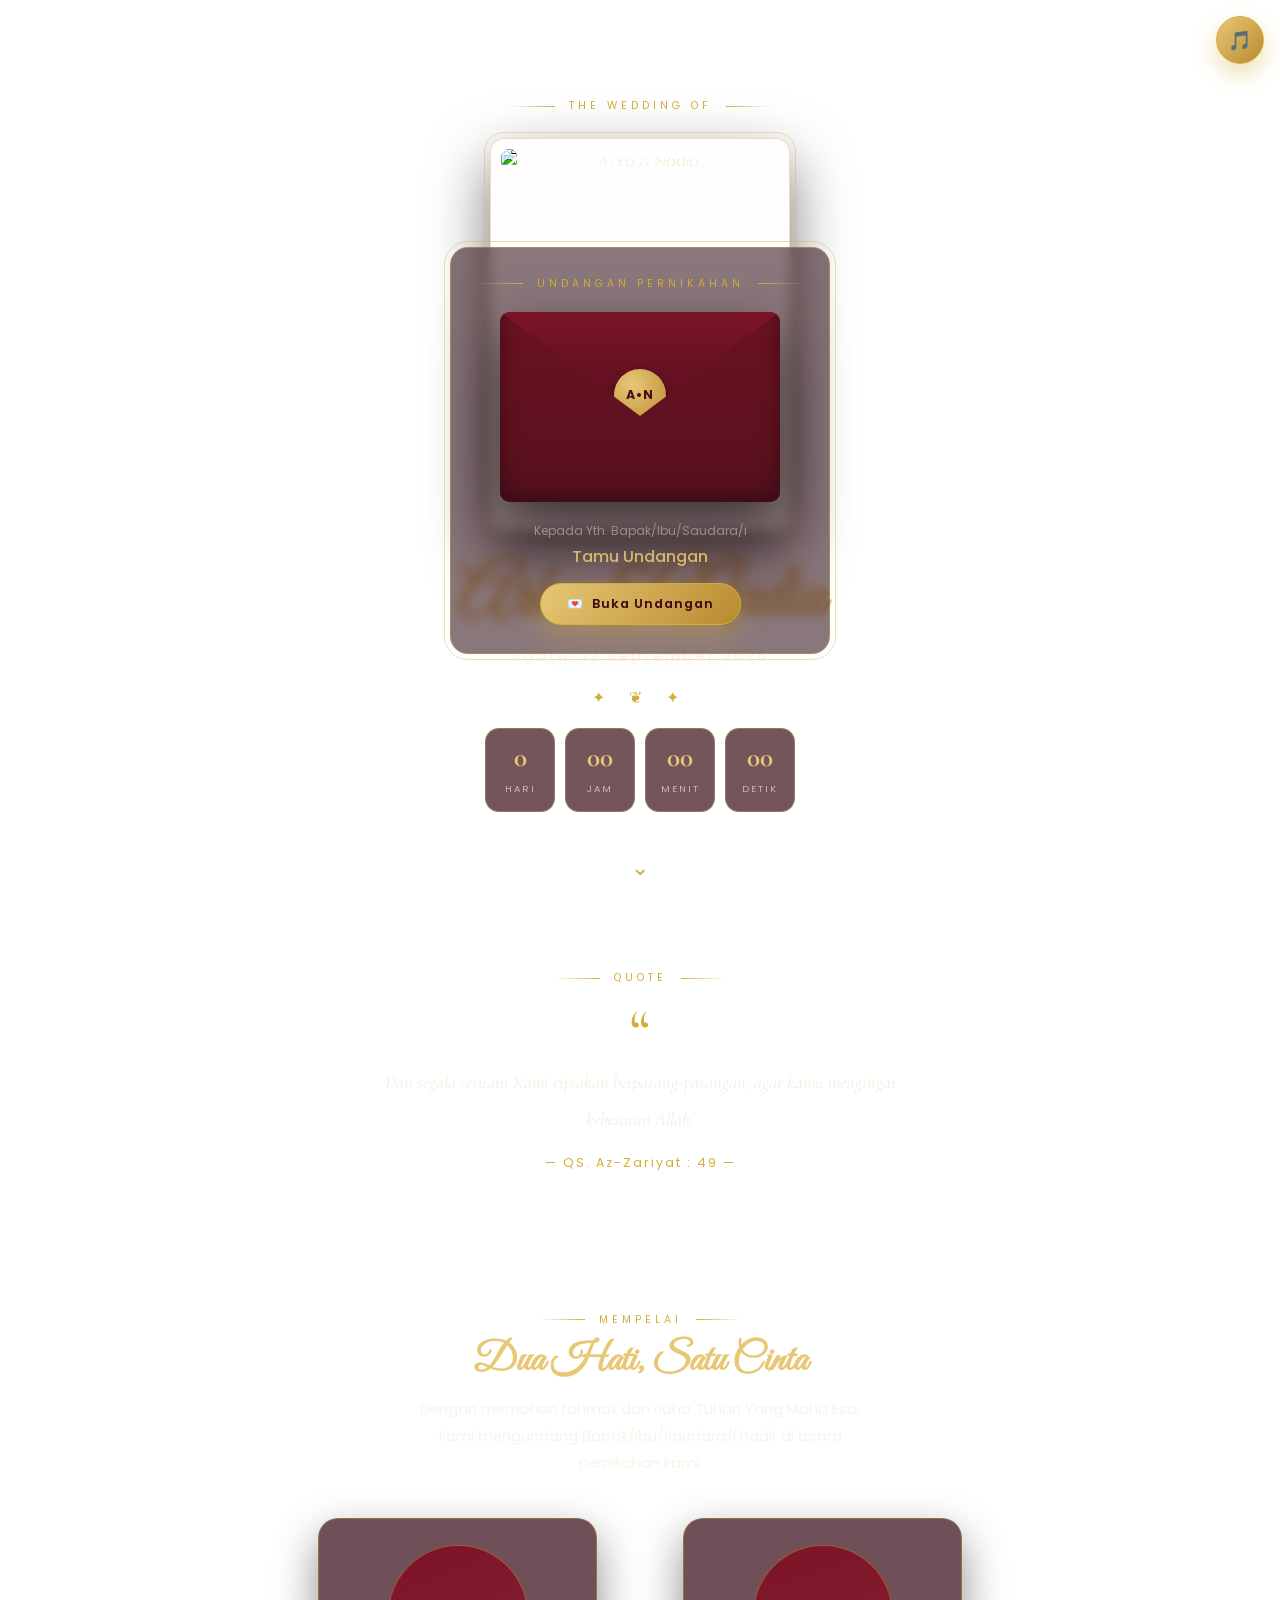
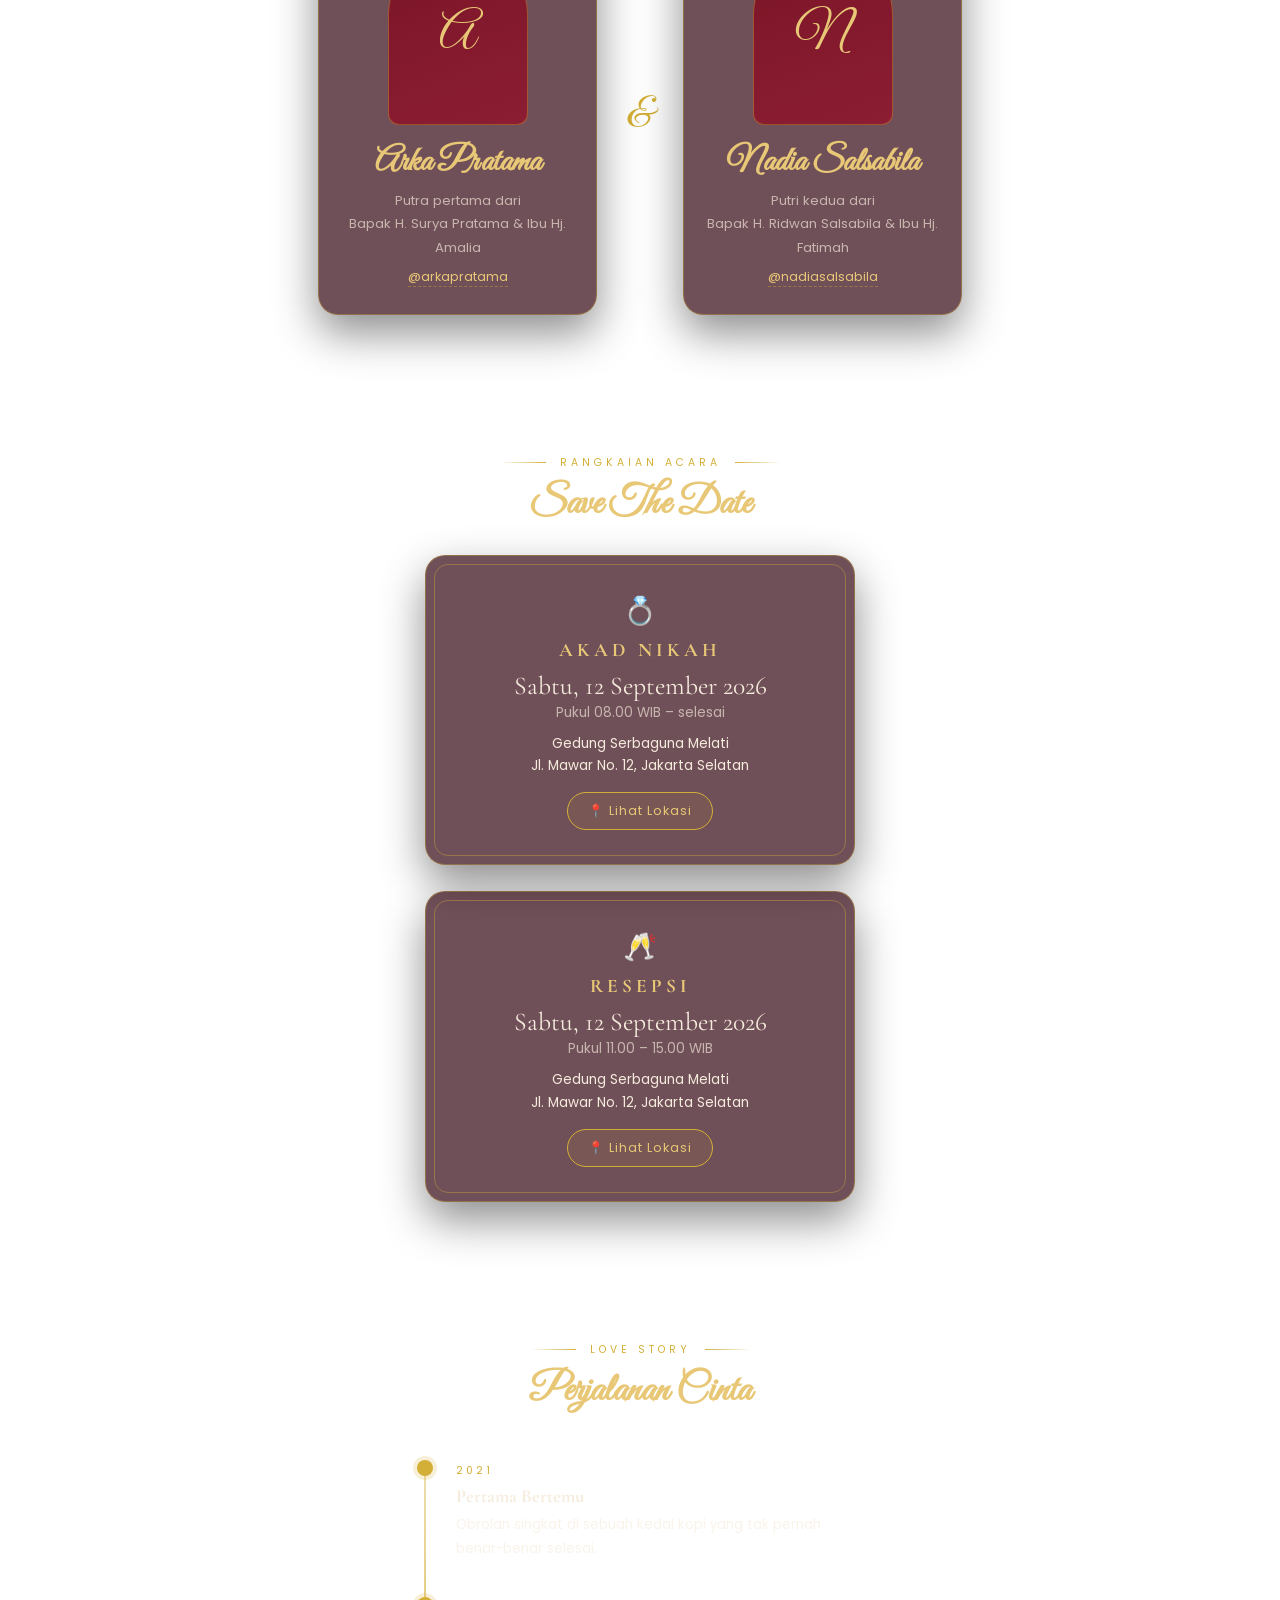
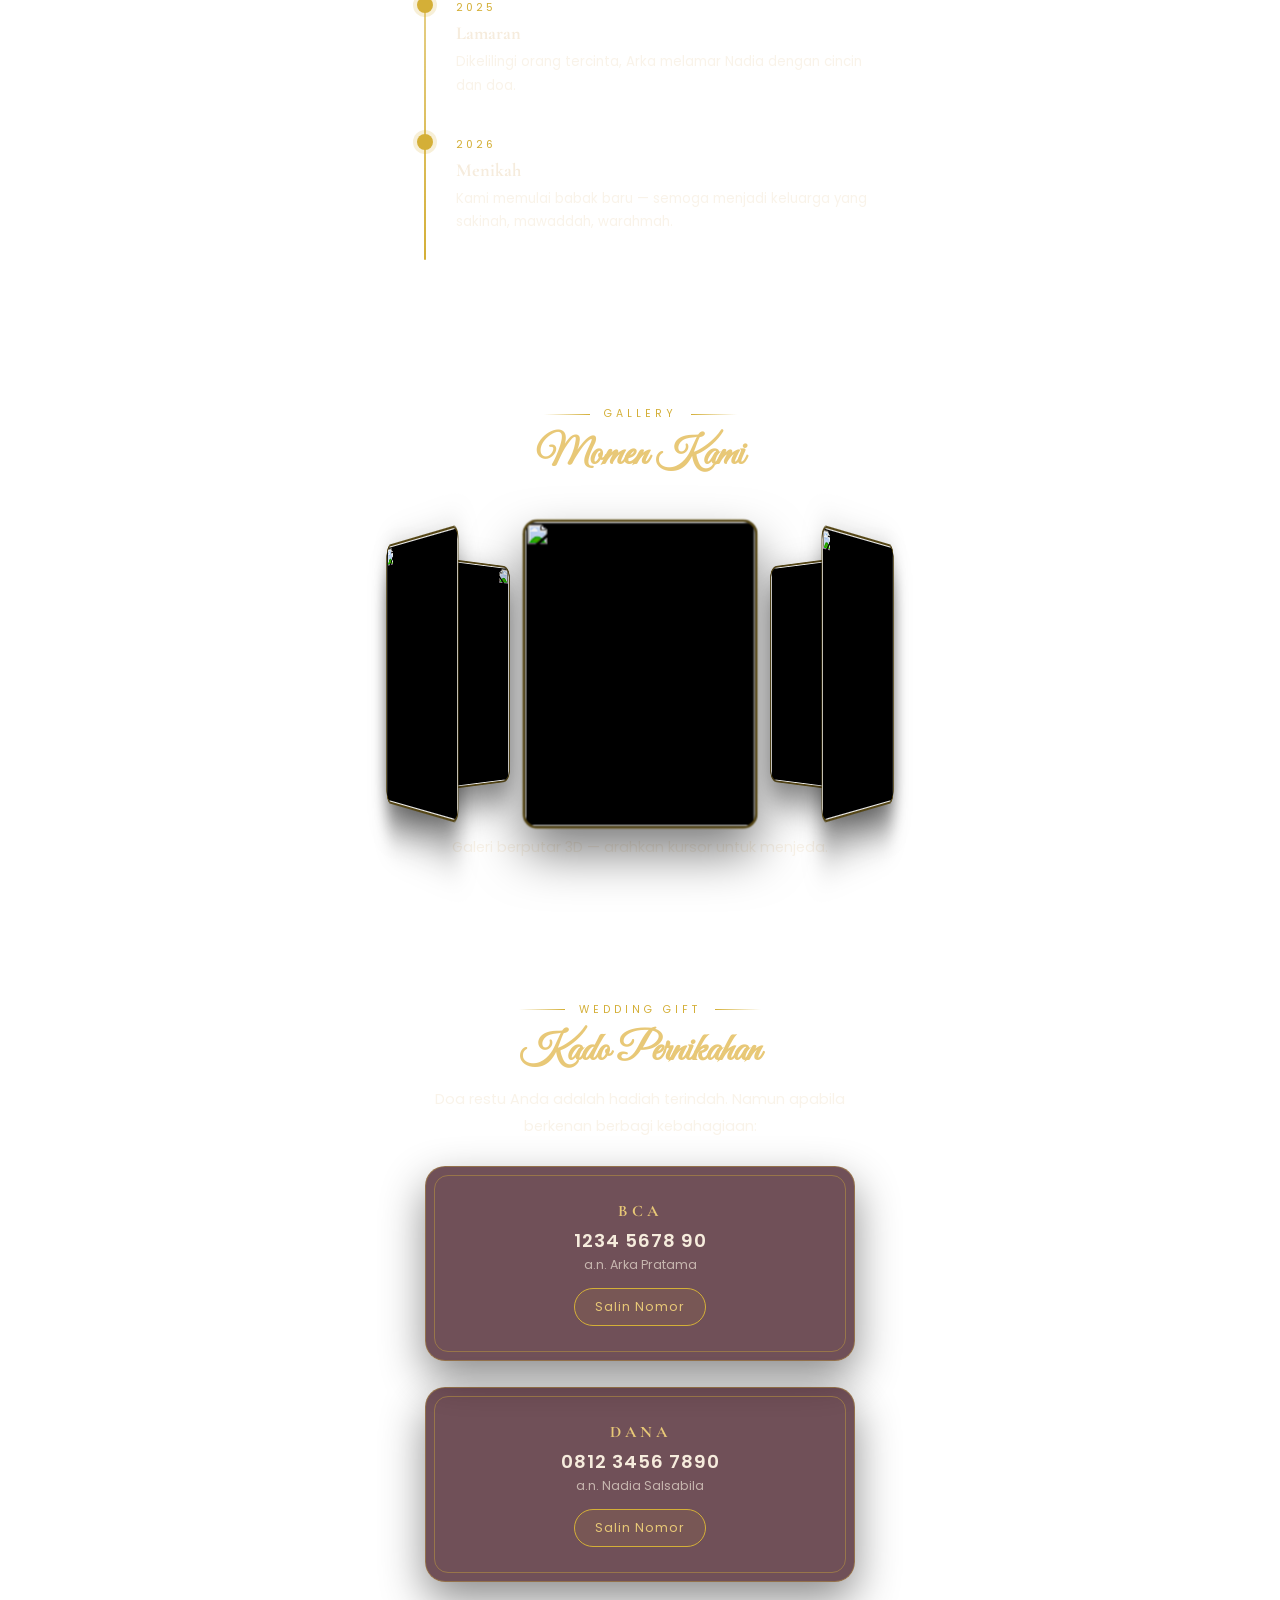
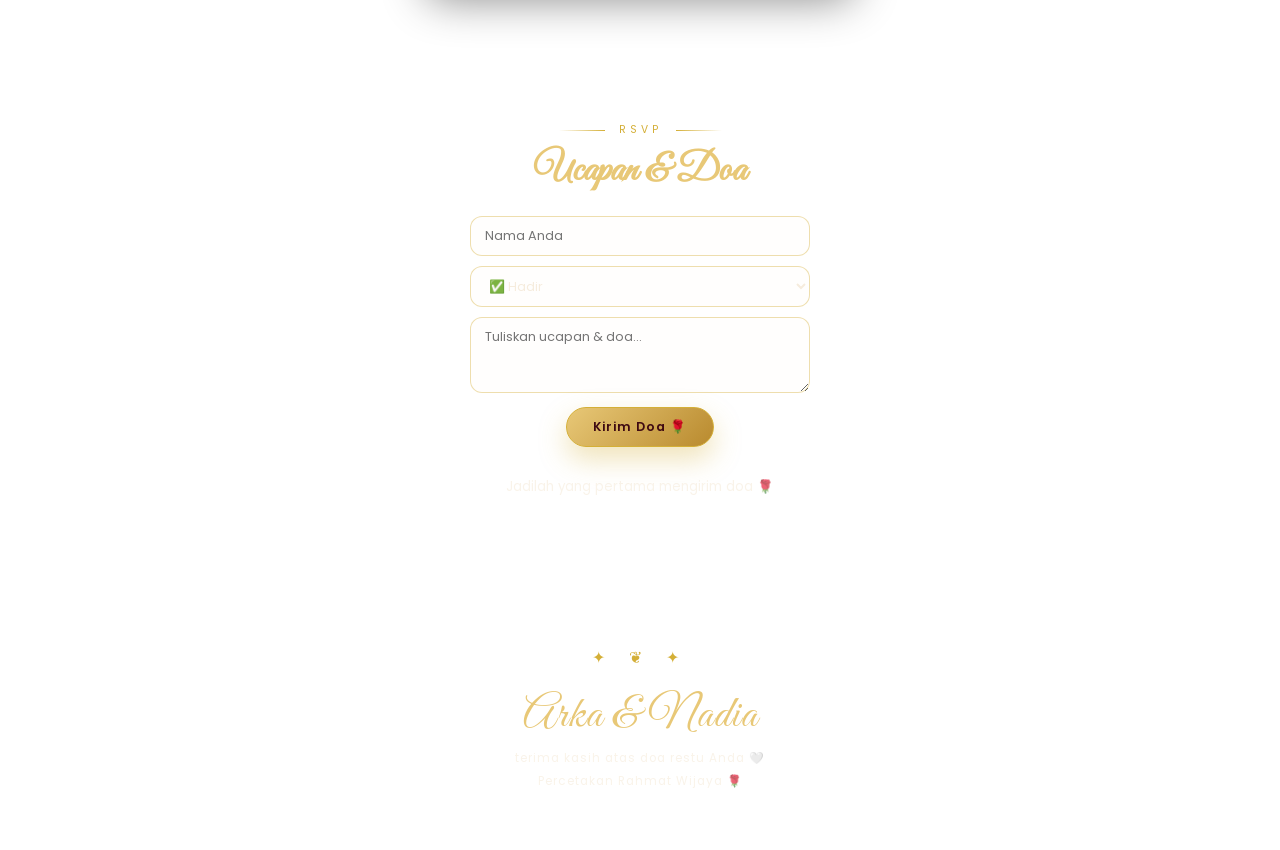
==== index.html @ 7af0b631 "Add files via upload" ====
<!DOCTYPE html>
<html lang="id">
<head>
  <meta charset="UTF-8">
  <meta name="viewport" content="width=device-width, initial-scale=1.0">
  <title>The Wedding of Arka & Nadia — Undangan Maroon</title>
  <link rel="icon" type="image/jpeg" href="assets/logo1.jpeg">
  <link rel="preconnect" href="https://fonts.googleapis.com">
  <link rel="preconnect" href="https://fonts.gstatic.com" crossorigin>
  <link href="https://fonts.googleapis.com/css2?family=Great+Vibes&family=Cormorant+Garamond:ital,wght@0,400;0,500;0,600;1,400&family=Poppins:wght@300;400;500&display=swap" rel="stylesheet">
  <link rel="stylesheet" href="style.css">
  <style>
/* GANTI BACKGROUND — timpa semua background lama */
body,
.cover,
.envelope,
.home,
.section-cover {
    background: url('assets/b4.png') center/cover no-repeat !important;
}
</style>
</head>
<body class="locked">

  <div class="petals" id="petals"></div>
  <button class="music-btn" id="musicBtn" title="Musik">🎵</button>

  <!-- ============ COVER: AMPLOP 3D ============ -->
  <div class="cover" id="cover">
    <div class="cover-frame">
      <p class="label">Undangan Pernikahan</p>
      <div class="envelope">
        <div class="env-back"></div>
        <div class="env-card">
          <p class="env-pre">The Wedding Of</p>
          <p class="script env-names">Arka &amp; Nadia</p>
          <p class="env-date">12 • 09 • 2026</p>
        </div>
        <div class="env-flap"><span class="seal">A•N</span></div>
        <div class="env-front"></div>
      </div>
      <div class="cover-to">
        <p>Kepada Yth. Bapak/Ibu/Saudara/i</p>
        <p class="guest-name" id="guestName">Tamu Undangan</p>
      </div>
      <button class="btn-gold" id="openBtn">💌&nbsp; Buka Undangan</button>
    </div>
  </div>

  <!-- ============ HERO ============ -->
  <header class="hero" id="home">
    <p class="label reveal">The Wedding Of</p>
    <div class="photo3d reveal" data-tilt>
      <img src="assets/fto1.png" alt="Arka & Nadia">
    </div>
    <h1 class="script hero-names reveal">Arka &amp; Nadia</h1>
    <p class="hero-date reveal">Sabtu, 12 September 2026</p>
    <div class="ornament reveal">✦ ❦ ✦</div>
    <div class="countdown reveal">
      <div><b id="cd-d">0</b><span>Hari</span></div>
      <div><b id="cd-h">0</b><span>Jam</span></div>
      <div><b id="cd-m">0</b><span>Menit</span></div>
      <div><b id="cd-s">0</b><span>Detik</span></div>
    </div>
    <a href="#quote" class="scroll-hint">⌄</a>
  </header>

  <!-- ============ QUOTE ============ -->
  <section class="section" id="quote">
    <p class="label reveal">Quote</p>
    <div class="quote-mark reveal">“</div>
    <p class="quote-text reveal">Dan segala sesuatu Kami ciptakan berpasang-pasangan,
      agar kamu mengingat kebesaran Allah.</p>
    <p class="quote-sign reveal">— QS. Az-Zariyat : 49 —</p>
  </section>

  <!-- ============ MEMPELAI ============ -->
  <section class="section" id="mempelai">
    <p class="label reveal">Mempelai</p>
    <h2 class="script title reveal">Dua Hati, Satu Cinta</h2>
    <p class="sub reveal">Dengan memohon rahmat dan ridha Tuhan Yang Maha Esa,
      kami mengundang Bapak/Ibu/Saudara/i hadir di acara pernikahan kami:</p>
    <div class="couple-grid">
      <div class="card couple-card reveal" data-tilt>
        <div class="mono-arch"><span>A</span></div>
        <h3 class="script">Arka Pratama</h3>
        <p>Putra pertama dari<br>Bapak H. Surya Pratama &amp; Ibu Hj. Amalia</p>
        <a class="ig" href="#" target="_blank">@arkapratama</a>
      </div>
      <span class="amp reveal">&amp;</span>
      <div class="card couple-card reveal" data-tilt>
        <div class="mono-arch"><span>N</span></div>
        <h3 class="script">Nadia Salsabila</h3>
        <p>Putri kedua dari<br>Bapak H. Ridwan Salsabila &amp; Ibu Hj. Fatimah</p>
        <a class="ig" href="#" target="_blank">@nadiasalsabila</a>
      </div>
    </div>
  </section>

  <!-- ============ ACARA ============ -->
  <section class="section" id="acara">
    <p class="label reveal">Rangkaian Acara</p>
    <h2 class="script title reveal">Save The Date</h2>
    <div class="event-card reveal" data-tilt>
      <div class="event-icon">💍</div>
      <h3>Akad Nikah</h3>
      <p class="event-date">Sabtu, 12 September 2026</p>
      <p class="event-time">Pukul 08.00 WIB – selesai</p>
      <p class="event-place">Gedung Serbaguna Melati<br>Jl. Mawar No. 12, Jakarta Selatan</p>
      <a class="btn-ghost" href="https://maps.google.com/?q=Jakarta+Selatan" target="_blank">📍 Lihat Lokasi</a>
    </div>
    <div class="event-card reveal" data-tilt>
      <div class="event-icon">🥂</div>
      <h3>Resepsi</h3>
      <p class="event-date">Sabtu, 12 September 2026</p>
      <p class="event-time">Pukul 11.00 – 15.00 WIB</p>
      <p class="event-place">Gedung Serbaguna Melati<br>Jl. Mawar No. 12, Jakarta Selatan</p>
      <a class="btn-ghost" href="https://maps.google.com/?q=Jakarta+Selatan" target="_blank">📍 Lihat Lokasi</a>
    </div>
  </section>

  <!-- ============ CERITA ============ -->
  <section class="section" id="cerita">
    <p class="label reveal">Love Story</p>
    <h2 class="script title reveal">Perjalanan Cinta</h2>
    <div class="timeline">
      <div class="t-item reveal"><span class="t-year">2021</span>
        <h4>Pertama Bertemu</h4><p>Obrolan singkat di sebuah kedai kopi yang tak pernah benar-benar selesai.</p></div>
      <div class="t-item reveal"><span class="t-year">2025</span>
        <h4>Lamaran</h4><p>Dikelilingi orang tercinta, Arka melamar Nadia dengan cincin dan doa.</p></div>
      <div class="t-item reveal"><span class="t-year">2026</span>
        <h4>Menikah</h4><p>Kami memulai babak baru — semoga menjadi keluarga yang sakinah, mawaddah, warahmah.</p></div>
    </div>
  </section>

  <!-- ============ GALERI 3D BERPUTAR ============ -->
  <section class="section" id="galeri">
    <p class="label reveal">Gallery</p>
    <h2 class="script title reveal">Momen Kami</h2>
    <div class="ring-wrap reveal">
      <div class="ring">
        <figure style="--i:0"><img src="assets/fto2.jpg" alt=""></figure>
        <figure style="--i:1"><img src="assets/fto3.jpg" alt=""></figure>
        <figure style="--i:2"><img src="assets/fto4.jpg" alt=""></figure>
        <figure style="--i:3"><img src="assets/fto5.jpg" alt=""></figure>
        <figure style="--i:4"><img src="assets/fto6.jpg" alt=""></figure>
        <figure style="--i:5"><img src="assets/fto7.jpg" alt=""></figure>
      </div>
    </div>
    <p class="sub reveal">Galeri berputar 3D — arahkan kursor untuk menjeda.</p>
  </section>

  <!-- ============ KADO ============ -->
  <section class="section" id="kado">
    <p class="label reveal">Wedding Gift</p>
    <h2 class="script title reveal">Kado Pernikahan</h2>
    <p class="sub reveal">Doa restu Anda adalah hadiah terindah. Namun apabila berkenan berbagi kebahagiaan:</p>
    <div class="event-card gift-card reveal" data-tilt>
      <p class="gift-bank">BCA</p><p class="gift-num">1234 5678 90</p>
      <p class="gift-name">a.n. Arka Pratama</p>
      <button class="btn-ghost copy" data-copy="1234567890">Salin Nomor</button>
    </div>
    <div class="event-card gift-card reveal" data-tilt>
      <p class="gift-bank">DANA</p><p class="gift-num">0812 3456 7890</p>
      <p class="gift-name">a.n. Nadia Salsabila</p>
      <button class="btn-ghost copy" data-copy="081234567890">Salin Nomor</button>
    </div>
  </section>

  <!-- ============ UCAPAN & DOA ============ -->
  <section class="section" id="ucapan">
    <p class="label reveal">RSVP</p>
    <h2 class="script title reveal">Ucapan &amp; Doa</h2>
    <form class="wish-form reveal" id="wishForm">
      <input id="w-name" placeholder="Nama Anda" maxlength="40" required>
      <select id="w-attend">
        <option value="Hadir">✅ Hadir</option>
        <option value="Tidak Hadir">❌ Berhalangan</option>
      </select>
      <textarea id="w-msg" rows="3" placeholder="Tuliskan ucapan & doa…" maxlength="300" required></textarea>
      <button class="btn-gold" type="submit">Kirim Doa 🌹</button>
    </form>
    <div class="wish-list" id="wishList"></div>
  </section>

  <footer>
    <div class="ornament">✦ ❦ ✦</div>
    <p class="script foot-names">Arka &amp; Nadia</p>
    <p>terima kasih atas doa restu Anda 🤍</p>
     <p class="credit">


    <a href="Percetakan Rahmat Wijaya" target="_blank">Percetakan Rahmat Wijaya</a> 🌹
  </p>
  </footer>

  <div class="toast" id="toast"></div>
  <!-- GANTI src dengan lagu pilihanmu -->
  <audio id="bgm" loop preload="auto"
    src="assets/audio1.mp3"></audio>
  <script src="script.js"></script>
  <!-- filter penajam foto -->
<svg width="0" height="0" style="position:absolute">
  <filter id="sharpen">
    <feConvolveMatrix order="3" preserveAlpha="true"
      kernelMatrix="0 -0.5 0 -0.5 3 -0.5 0 -0.5 0"/>
  </filter>
</svg>
</body>
</html>
---- style.css ----
/* =========================================================
   style.css — Undangan Digital MAROON 3D 🌹
   Tema: Maroon elegan + gold (ala video senarai.vite)
   ========================================================= */
:root{
  --dark:#2a0810; --maroon:#5a0f1f; --maroon-2:#7a1526; --wine:#8c1d33;
  --gold:#d4af37; --gold-2:#e8c877; --gold-dim:rgba(212,175,55,.4);
  --ivory:#f6ecdd; --muted:rgba(246,236,221,.65);
  /* variabel kompatibilitas halaman amin/admin */
  --p100:#3a0d18; --p200:#5a0f1f; --p300:#8c1d33; --p400:#b04a63;
  --p500:#d4af37; --p600:#e8c877; --rose:#c9a24b; --ink:#f6ecdd;
  --line:rgba(212,175,55,.35); --card:rgba(58,13,24,.72);
  --shadow:0 18px 44px rgba(0,0,0,.45);
}
*{margin:0;padding:0;box-sizing:border-box}
html{scroll-behavior:smooth}
body{
  font-family:'Poppins',sans-serif;color:var(--ivory);
  background:linear-gradient(180deg,#3f0a12,var(--dark) 55%,#1c050a);
  overflow-x:hidden;
}
body::before{content:'';position:fixed;inset:0;
  background:url('assets/b4.png') center/cover;opacity:.14;pointer-events:none;z-index:-1}
body.locked{overflow:hidden}
img{max-width:100%;display:block}
a{color:inherit;text-decoration:none}
button{font-family:inherit;cursor:pointer}
.script{font-family:'Great Vibes',cursive;color:var(--gold-2)}

.section{max-width:700px;margin:0 auto;padding:80px 22px;text-align:center}
.title{font-size:2.9rem;margin:8px 0 10px}
.sub{color:var(--muted);font-size:.9rem;line-height:1.9;max-width:460px;margin:0 auto}
.label{display:flex;align-items:center;justify-content:center;gap:14px;
  color:var(--gold);letter-spacing:4px;font-size:.66rem;text-transform:uppercase}
.label::before,.label::after{content:'';width:46px;height:1px}
.label::before{background:linear-gradient(90deg,transparent,var(--gold))}
.label::after{background:linear-gradient(90deg,var(--gold),transparent)}
.ornament{color:var(--gold);letter-spacing:10px;margin:18px 0}

.btn-gold{
  background:linear-gradient(135deg,var(--gold-2),#b98a2e);color:#3f0a12;font-weight:600;
  border:1px solid var(--gold);padding:13px 32px;border-radius:999px;font-size:.88rem;
  letter-spacing:1px;box-shadow:0 12px 28px rgba(212,175,55,.35);transition:.25s;
}
.btn-gold:hover{transform:translateY(-3px);box-shadow:0 16px 34px rgba(212,175,55,.5)}
.btn-ghost{
  display:inline-block;margin-top:14px;padding:9px 20px;border:1px solid var(--gold);
  border-radius:999px;color:var(--gold-2);background:rgba(212,175,55,.08);
  font-size:.78rem;letter-spacing:1px;transition:.25s;
}
.btn-ghost:hover{background:var(--gold);color:#3f0a12}
.card{background:var(--card);backdrop-filter:blur(8px);border:1px solid var(--line);
  border-radius:20px;box-shadow:var(--shadow);padding:26px 20px}

/* ---------- reveal 3D ---------- */
.reveal{opacity:0;transform:perspective(900px) rotateX(14deg) translateY(36px);
  transition:opacity .9s ease,transform .9s ease}
.reveal.visible{opacity:1;transform:none}

/* ---------- COVER amplop 3D ---------- */
.cover{position:fixed;inset:0;z-index:100;display:flex;align-items:center;justify-content:center;
  background:radial-gradient(1100px 600px at 50% -10%,var(--maroon-2),#3f0a12 60%,#22060c);
  transition:opacity .9s,visibility .9s}
.cover-frame{position:relative;padding:32px 22px;width:min(430px,94vw);text-align:center;
  border:1px solid var(--gold-dim);outline:1px solid var(--gold-dim);outline-offset:6px;
  border-radius:18px;background:rgba(42,8,16,.55);backdrop-filter:blur(6px)}
.cover-to{margin:22px 0;font-size:.8rem;color:var(--muted)}
.guest-name{font-size:1.05rem;font-weight:500;color:var(--gold-2);margin-top:4px}

.envelope{position:relative;width:min(340px,88vw);height:220px;margin:26px auto;perspective:900px}
.env-back{position:absolute;inset:0;background:#4a0d1a;border-radius:10px;box-shadow:0 24px 60px rgba(0,0,0,.55)}
.env-card{position:absolute;left:7%;right:7%;top:8%;bottom:8%;background:var(--ivory);border-radius:8px;
  z-index:2;display:flex;flex-direction:column;align-items:center;justify-content:center;gap:4px;
  box-shadow:0 6px 18px rgba(0,0,0,.35);transition:transform .9s cubic-bezier(.2,.7,.3,1) .45s}
.env-pre{font-size:.6rem;letter-spacing:3px;text-transform:uppercase;color:var(--wine)}
.env-names{font-size:1.9rem;color:var(--maroon)}
.env-date{font-size:.7rem;letter-spacing:3px;color:#8a6a2f}
.env-flap{position:absolute;left:0;right:0;top:0;height:55%;z-index:5;border-radius:10px 10px 0 0;
  background:linear-gradient(180deg,var(--maroon-2),var(--maroon));
  clip-path:polygon(0 0,100% 0,50% 100%);transform-origin:top center;transition:transform .8s ease}
.seal{position:absolute;left:50%;top:80%;transform:translate(-50%,-50%);width:52px;height:52px;
  border-radius:50%;background:radial-gradient(circle at 35% 30%,var(--gold-2),#b98a2e);
  color:#4a0d1a;font-weight:700;font-size:.78rem;letter-spacing:1px;
  display:flex;align-items:center;justify-content:center;box-shadow:0 4px 10px rgba(0,0,0,.4)}
.env-front{position:absolute;inset:0;z-index:4;border-radius:10px;
  background:linear-gradient(180deg,#6b1220,#57101e);
  clip-path:polygon(0 0,50% 42%,100% 0,100% 100%,0 100%);
  box-shadow:inset 0 -8px 20px rgba(0,0,0,.35)}
.cover.opening .env-flap{transform:rotateX(180deg);z-index:1}
.cover.opening .env-card{transform:translateY(-112%)}
.cover.opened{opacity:0;visibility:hidden;pointer-events:none}

/* ---------- HERO ---------- */
.hero{min-height:100vh;min-height:100svh;display:flex;flex-direction:column;
  align-items:center;justify-content:center;text-align:center;padding:70px 20px 60px;position:relative}
.photo3d{width:min(300px,80vw);margin:24px auto 12px;padding:10px;border-radius:14px;
  background:rgba(246,236,221,.05);border:1px solid var(--gold-dim);
  outline:1px solid var(--gold-dim);outline-offset:5px;
  box-shadow:0 24px 60px rgba(0,0,0,.55);transition:transform .3s ease;transform-style:preserve-3d}
.photo3d img{border-radius:8px;width:100%;aspect-ratio:3/4;object-fit:cover}
.hero-names{font-size:clamp(3rem,10vw,4.6rem);margin-top:10px}
.hero-date{letter-spacing:3px;color:var(--muted);font-size:.9rem}
.scroll-hint{position:absolute;bottom:16px;left:50%;transform:translateX(-50%);
  font-size:1.4rem;color:var(--gold);animation:bounce 1.6s infinite}
@keyframes bounce{50%{transform:translate(-50%,8px)}}

.countdown{display:flex;gap:10px;justify-content:center;flex-wrap:wrap}
.countdown div{min-width:70px;padding:12px 6px;border-radius:14px;
  background:rgba(58,13,24,.7);border:1px solid var(--gold-dim);backdrop-filter:blur(6px)}
.countdown b{display:block;font-family:'Cormorant Garamond',serif;font-size:1.7rem;color:var(--gold-2)}
.countdown span{font-size:.6rem;letter-spacing:2px;text-transform:uppercase;color:var(--muted)}

/* ---------- quote ---------- */
.quote-mark{font-family:'Cormorant Garamond',serif;font-size:4rem;color:var(--gold);line-height:1;margin-top:14px}
.quote-text{font-family:'Cormorant Garamond',serif;font-style:italic;font-size:1.15rem;line-height:2;max-width:520px;margin:0 auto}
.quote-sign{margin-top:16px;font-size:.78rem;color:var(--gold);letter-spacing:2px}

/* ---------- mempelai ---------- */
.couple-grid{display:flex;flex-direction:column;gap:30px;align-items:center;margin-top:40px}
.couple-card{max-width:320px;width:100%}
.mono-arch{width:140px;height:180px;margin:0 auto 16px;border-radius:90px 90px 14px 14px;
  background:linear-gradient(160deg,var(--maroon-2),var(--wine));
  border:1px solid var(--gold-dim);display:flex;align-items:center;justify-content:center}
.mono-arch span{font-family:'Great Vibes',cursive;font-size:3.2rem;color:var(--gold-2)}
.couple-card h3{font-size:2.1rem}
.couple-card p{font-size:.82rem;color:var(--muted);line-height:1.8;margin-top:6px}
.ig{display:inline-block;margin-top:8px;font-size:.78rem;color:var(--gold-2);border-bottom:1px dashed var(--gold-dim)}
.amp{font-family:'Great Vibes',cursive;font-size:2.6rem;color:var(--gold)}
@media(min-width:640px){.couple-grid{flex-direction:row;justify-content:center}}

/* ---------- acara & kado ---------- */
.event-card{position:relative;background:rgba(58,13,24,.72);border:1px solid var(--line);
  border-radius:20px;padding:34px 22px;box-shadow:var(--shadow);max-width:430px;margin:26px auto 0}
.event-card::before{content:'';position:absolute;inset:8px;border:1px solid var(--gold-dim);
  border-radius:14px;pointer-events:none}
.event-icon{font-size:1.7rem}
.event-card h3{font-family:'Cormorant Garamond',serif;letter-spacing:4px;text-transform:uppercase;
  color:var(--gold-2);font-size:1.2rem;margin-top:6px}
.event-date{font-family:'Cormorant Garamond',serif;font-size:1.6rem;margin-top:8px}
.event-time{font-size:.84rem;color:var(--muted);margin-top:2px}
.event-place{font-size:.84rem;margin-top:10px;line-height:1.7}
.gift-bank{font-family:'Cormorant Garamond',serif;font-weight:700;letter-spacing:4px;color:var(--gold-2)}
.gift-num{font-size:1.15rem;letter-spacing:1px;margin:6px 0 2px;font-weight:600}
.gift-name{font-size:.78rem;color:var(--muted)}

/* ---------- timeline ---------- */
.timeline{margin:40px auto 0;max-width:460px;text-align:left;position:relative}
.timeline::before{content:'';position:absolute;left:14px;top:6px;bottom:6px;width:2px;
  background:linear-gradient(var(--gold-dim),var(--gold));border-radius:2px}
.t-item{position:relative;padding:0 0 32px 46px}
.t-item::before{content:'';position:absolute;left:7px;top:4px;width:16px;height:16px;border-radius:50%;
  background:var(--gold);box-shadow:0 0 0 4px rgba(212,175,55,.2)}
.t-year{font-size:.68rem;letter-spacing:3px;color:var(--gold)}
.t-item h4{font-family:'Cormorant Garamond',serif;font-size:1.15rem;margin:4px 0 6px}
.t-item p{font-size:.83rem;color:var(--muted);line-height:1.8}

/* ---------- GALERI RING 3D ---------- */
.ring-wrap{perspective:1200px;height:320px;margin-top:34px;display:flex;justify-content:center;align-items:center}
.ring{position:relative;width:190px;height:250px;transform-style:preserve-3d;
  animation:ringSpin 20s linear infinite}
.ring-wrap:hover .ring{animation-play-state:paused}
.ring figure{position:absolute;inset:0;border-radius:12px;overflow:hidden;
  border:2px solid var(--gold-dim);box-shadow:0 20px 40px rgba(0,0,0,.5);background:#000;
  transform:rotateY(calc(var(--i) * 60deg)) translateZ(230px)}
.ring img{width:100%;height:100%;object-fit:cover;opacity:.95}
@keyframes ringSpin{from{transform:rotateY(0)}to{transform:rotateY(360deg)}}

/* ---------- footer & nav ---------- */
footer{padding:60px 20px 130px;text-align:center}
.foot-names{font-size:2.8rem;margin-top:6px}
footer p{font-size:.74rem;color:var(--muted);margin-top:6px;letter-spacing:1px}
.bottom-nav{position:fixed;left:50%;transform:translateX(-50%);bottom:14px;z-index:80;
  display:flex;gap:4px;background:rgba(42,8,16,.88);backdrop-filter:blur(14px);
  border:1px solid var(--gold-dim);border-radius:999px;padding:7px 9px;
  box-shadow:0 12px 30px rgba(0,0,0,.5)}
.bottom-nav a{display:flex;flex-direction:column;align-items:center;gap:2px;font-size:1rem;
  padding:6px 13px;border-radius:999px;color:var(--muted);transition:.25s}
.bottom-nav a span{font-size:.56rem;letter-spacing:1px;text-transform:uppercase}
.bottom-nav a:hover{background:linear-gradient(135deg,var(--gold-2),#b98a2e);color:#3f0a12}

/* ---------- musik, partikel, toast ---------- */
.music-btn{position:fixed;right:16px;top:16px;z-index:90;width:48px;height:48px;border-radius:50%;
  border:1px solid var(--gold);font-size:19px;color:#3f0a12;
  background:linear-gradient(135deg,var(--gold-2),#b98a2e);box-shadow:0 10px 22px rgba(212,175,55,.4)}
.music-btn.playing{animation:spin 4s linear infinite}
@keyframes spin{to{transform:rotate(360deg)}}
.petals{position:fixed;inset:0;pointer-events:none;z-index:55;overflow:hidden}
.petals span{position:absolute;top:-6%;color:var(--gold-2);text-shadow:0 0 8px rgba(212,175,55,.8);
  animation:fall linear infinite}
@keyframes fall{to{transform:translateY(112vh) rotate(360deg)}}
.toast{position:fixed;left:50%;bottom:92px;transform:translate(-50%,16px);z-index:95;
  background:var(--gold);color:#3f0a12;font-weight:600;padding:10px 24px;border-radius:999px;
  font-size:.82rem;opacity:0;pointer-events:none;transition:.35s;box-shadow:0 10px 24px rgba(0,0,0,.4)}
.toast.show{opacity:1;transform:translate(-50%,0)}

/* ---------- form ucapan & kompatibilitas amin/admin ---------- */
.wish-form{display:flex;flex-direction:column;gap:12px;text-align:left;max-width:460px;margin:24px auto 0}
.wish-form input,.wish-form select,.wish-form textarea{
  border:1px solid var(--gold-dim);border-radius:14px;padding:12px 16px;font-family:inherit;
  font-size:.88rem;background:rgba(246,236,221,.07);color:var(--ivory);outline:none;transition:.25s}
.wish-form input:focus,.wish-form textarea:focus{border-color:var(--gold);
  box-shadow:0 0 0 4px rgba(212,175,55,.15)}
.wish-form select option{color:#3f0a12}
.wish-form .btn-gold{align-self:center;margin-top:4px}
.btn-main{background:linear-gradient(135deg,var(--gold-2),#b98a2e);border:1px solid var(--gold);
  color:#3f0a12;font-weight:600;padding:13px 30px;border-radius:999px;font-size:.9rem;
  box-shadow:0 10px 26px rgba(212,175,55,.35)}
.wish-list{margin-top:30px;display:flex;flex-direction:column;gap:14px;text-align:left;max-width:520px;margin-inline:auto}
.wish{background:var(--card);border:1px solid var(--line);border-radius:16px;padding:16px 18px;box-shadow:var(--shadow)}
.wish-head{display:flex;justify-content:space-between;align-items:center;gap:10px}
.wish-head b{color:var(--gold-2)}
.badge{font-size:.65rem;padding:4px 10px;border-radius:999px;letter-spacing:1px;white-space:nowrap}
.badge.yes{background:rgba(47,158,95,.18);color:#7fd8a5}
.badge.no{background:rgba(208,82,82,.18);color:#eb9a9a}
.wish p{font-size:.85rem;line-height:1.8;margin-top:8px}
.wish small{display:block;margin-top:8px;color:var(--muted);font-size:.68rem}
.empty{font-size:.83rem;color:var(--muted);text-align:center}
.amin-page{max-width:560px;margin:0 auto;padding:70px 20px 130px;text-align:center}
.back-link{display:inline-block;font-size:.8rem;color:var(--gold-2);margin-bottom:26px;
  border:1px solid var(--line);padding:8px 18px;border-radius:999px;background:var(--card)}
.amin-title{font-size:3rem}
.amin-box{margin:34px 0 26px;padding:34px 20px}
.amin-count{font-size:.85rem;color:var(--muted);margin-bottom:18px}
.amin-count b{color:var(--gold-2);font-size:1.1rem}
.amin-btn{width:130px;height:130px;border-radius:50%;border:1px solid var(--gold);color:#3f0a12;font-weight:600;
  background:radial-gradient(circle at 30% 30%,var(--gold-2),#b98a2e);
  font-size:1.15rem;letter-spacing:1px;box-shadow:0 16px 36px rgba(212,175,55,.4);transition:transform .2s}
.amin-btn:active{transform:scale(.92)}
.amin-btn.pop{animation:pop .45s ease}
@keyframes pop{40%{transform:scale(1.15)}}
.amin-hint{font-size:.74rem;color:var(--muted);margin-top:14px}
.float-amin{position:fixed;bottom:-50px;z-index:65;color:var(--gold-2);
  font-family:'Great Vibes',cursive;pointer-events:none;animation:rise ease-in forwards}
@keyframes rise{to{transform:translateY(-115vh) rotate(12deg);opacity:0}}
/* ============ FIX UKURAN: lebih ramping & proporsional ============ */

/* ruang kiri-kanan section lebih lega */
.section{padding:70px 28px}

/* judul sedikit dikecilkan */
.title{font-size:2.5rem}

/* form ucapan: lebih sempit, tidak mentepet layar */
.wish-form{
  width:min(100%, 340px);   /* sebelumnya 460px → sekarang max 340px */
  max-width:340px;
  margin:20px auto 0;
  gap:10px;
}

/* input / select / textarea lebih kecil */
.wish-form input,
.wish-form select,
.wish-form textarea{
  width:100%;
  padding:10px 14px;      /* sebelumnya 12px 16px */
  font-size:.8rem;        /* sebelumnya .88rem */
  border-radius:12px;
}
.wish-form textarea{min-height:74px;resize:vertical}

/* tombol "Kirim Doa" lebih mungil */
.wish-form .btn-gold,
.wish-form button[type="submit"]{
  padding:10px 26px;      /* sebelumnya 13px 32px */
  font-size:.78rem;
}

/* daftar ucapan ikut ramping */
.wish-list{width:min(100%,340px);margin-inline:auto}
footer{padding:60px 20px 60px;text-align:center}   /* sebelumnya 130px → 60px */
.bottom-nav{display:none !important}
footer{padding:60px 20px 60px;text-align:center}
/* ============ FIX COVER: stabil & rapi ============ */

/* sembunyikan partikel selama cover tampil → tidak bergerak-gerak */
body.locked .petals{display:none}

/* cegah scroll horizontal */
html{overflow-x:hidden}

/* cover bisa scroll kalau layar kecil, frame benar-benar di tengah */
.cover{overflow:auto;padding:24px 16px}
.cover-frame{
  margin:auto;                 /* pusat sempurna */
  width:100%;
  max-width:380px;             /* tidak kelebaran / terpotong */
  padding:28px 18px;
  border-radius:18px;
  outline-offset:5px;
}

/* amplop & teks lebih proporsional */
.envelope{width:min(280px,78vw);height:190px;margin:20px auto}
.env-names{font-size:1.7rem}
.cover-to{margin:18px 0 14px;font-size:.75rem}
.guest-name{font-size:1rem}
.btn-gold{padding:11px 26px;font-size:.8rem}
/* foto lebih tajam, kontras, dan cerah */
.photo3d img,
.polaroid img,
.ring img{
  filter:url(#sharpen) contrast(1.08) saturate(1.06) brightness(1.03);
}
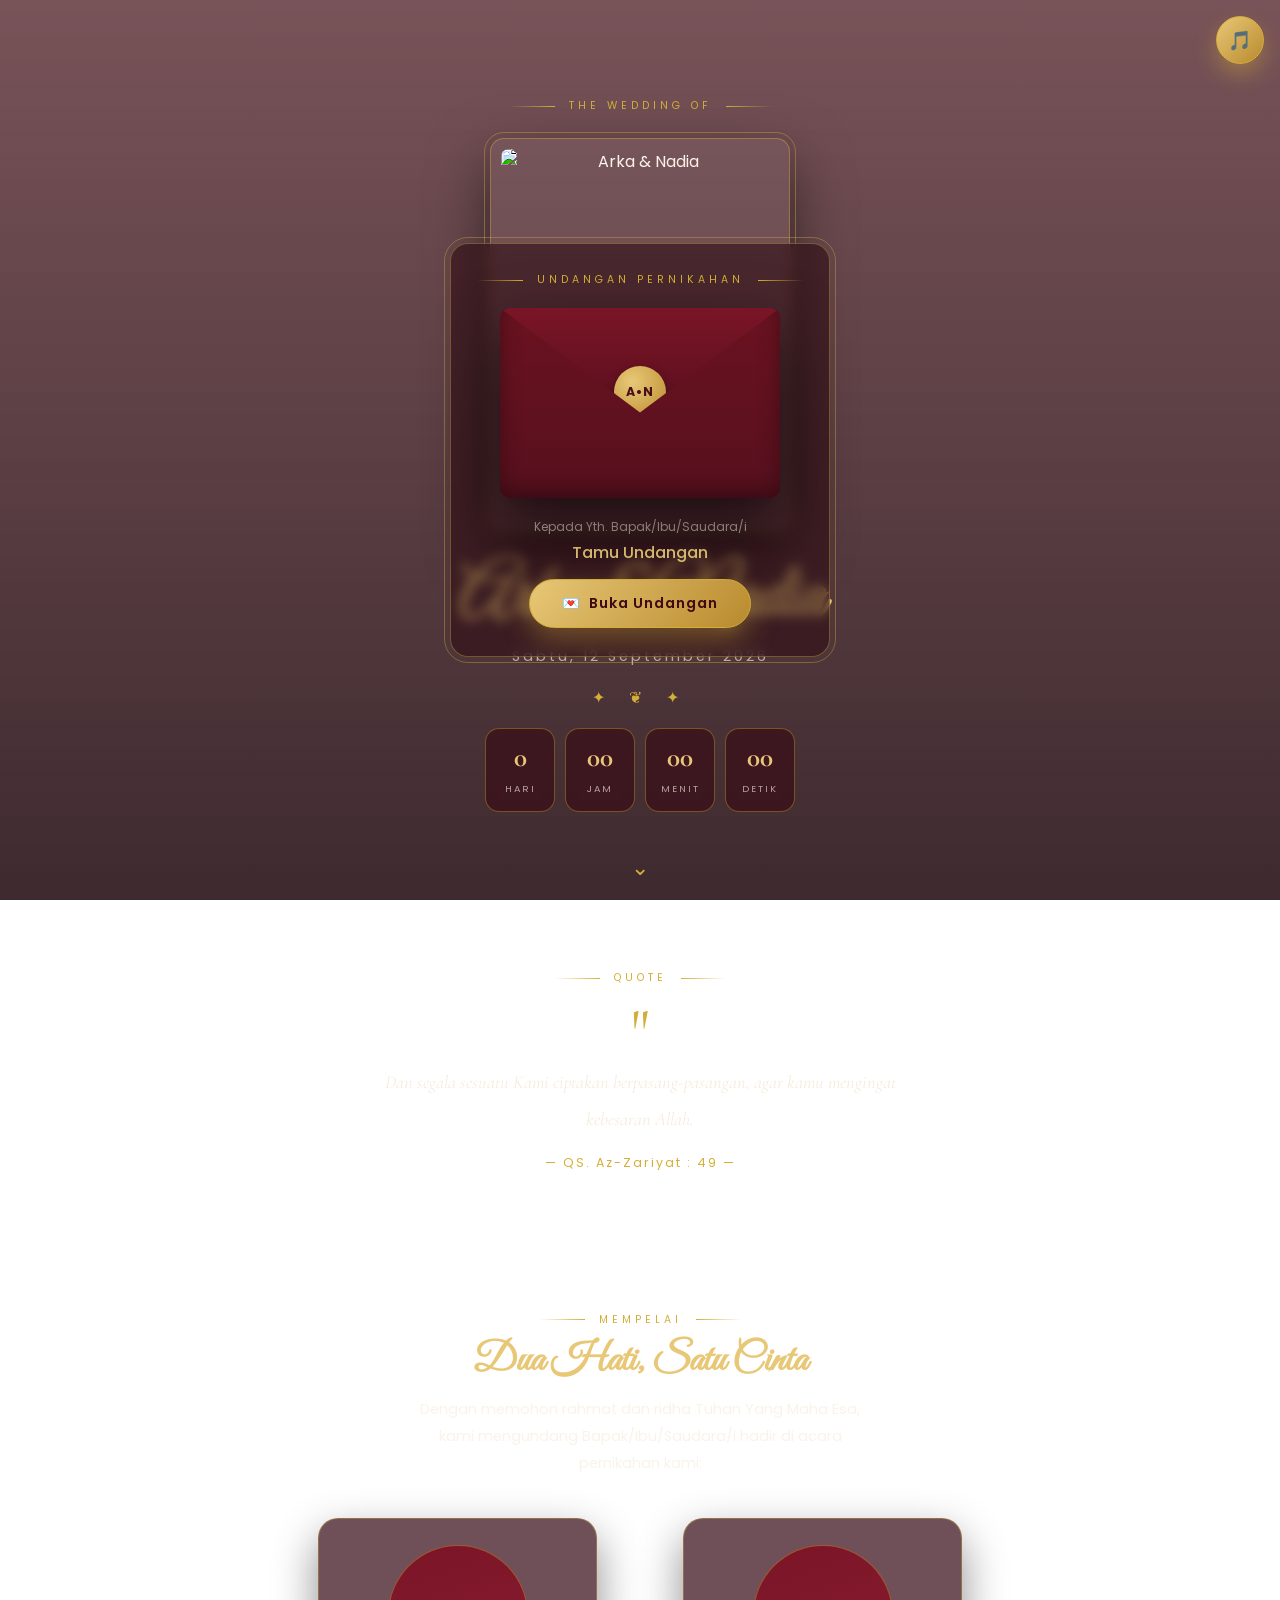
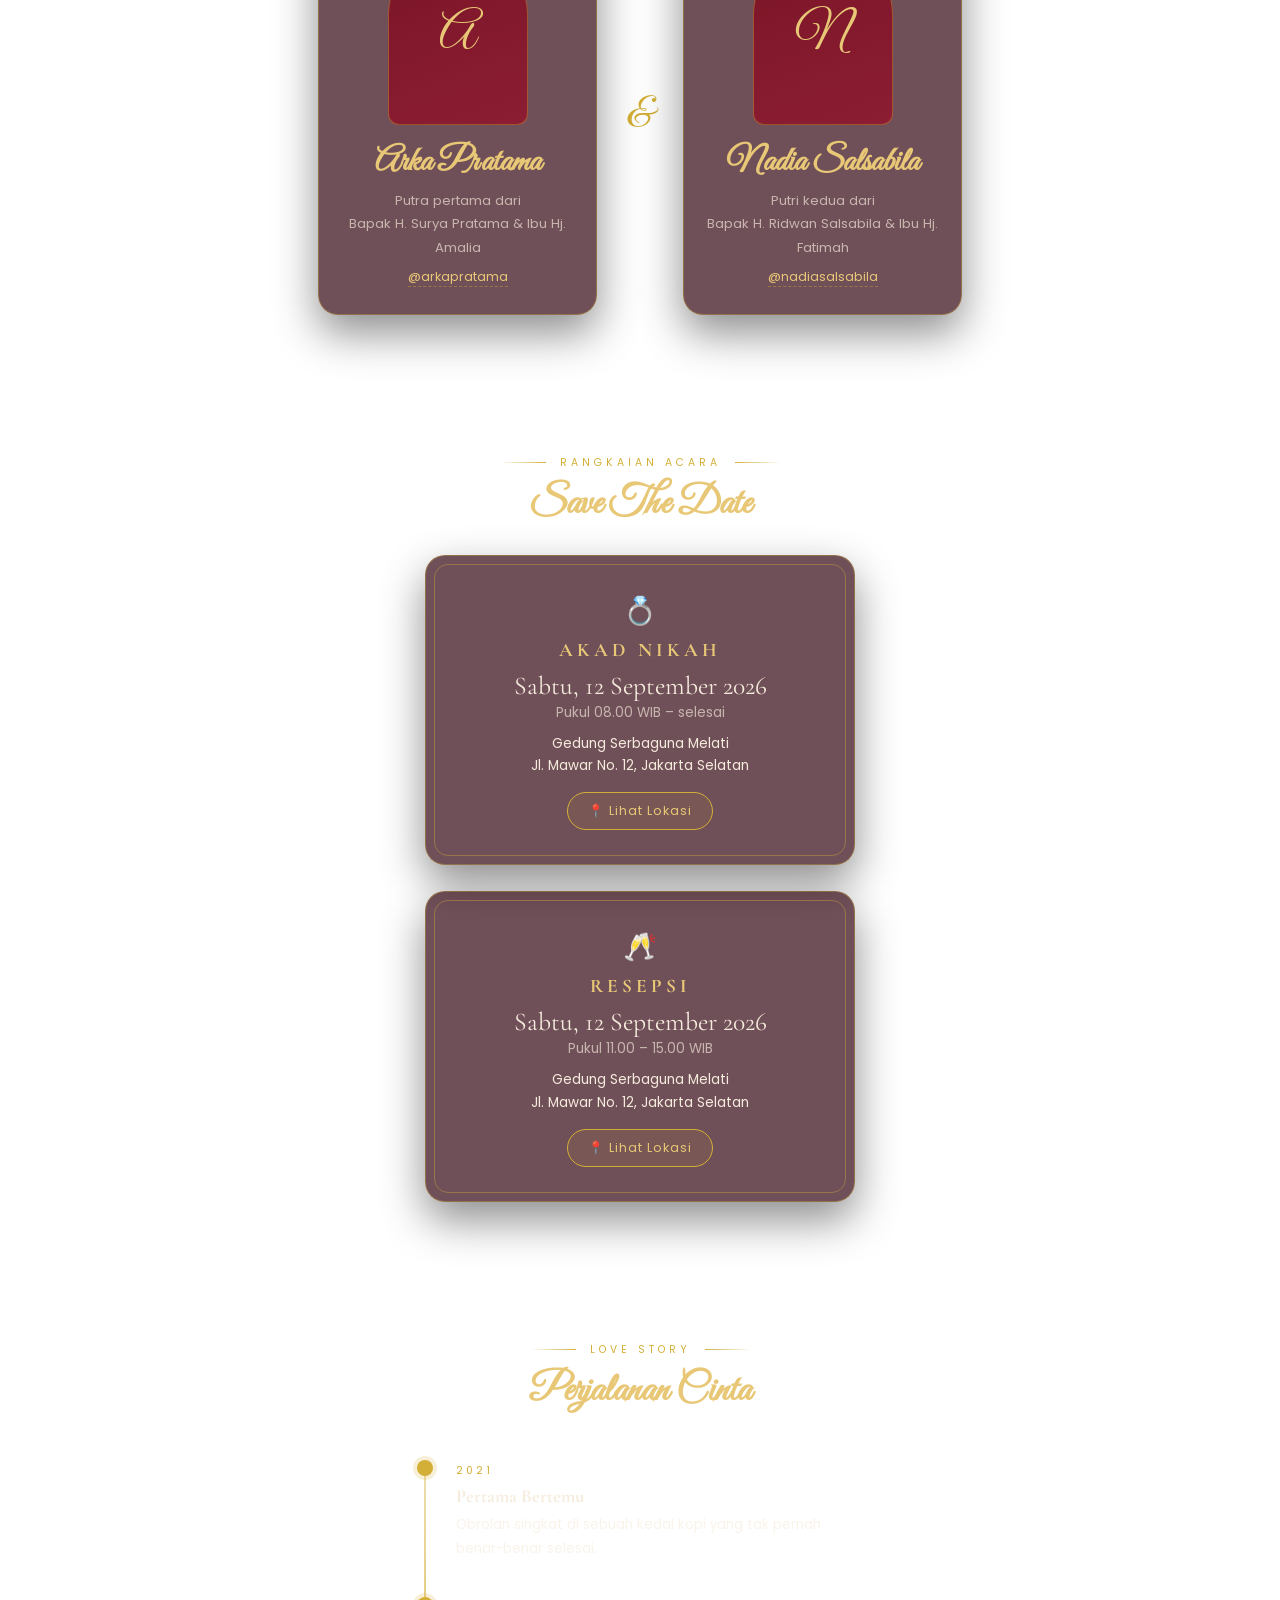
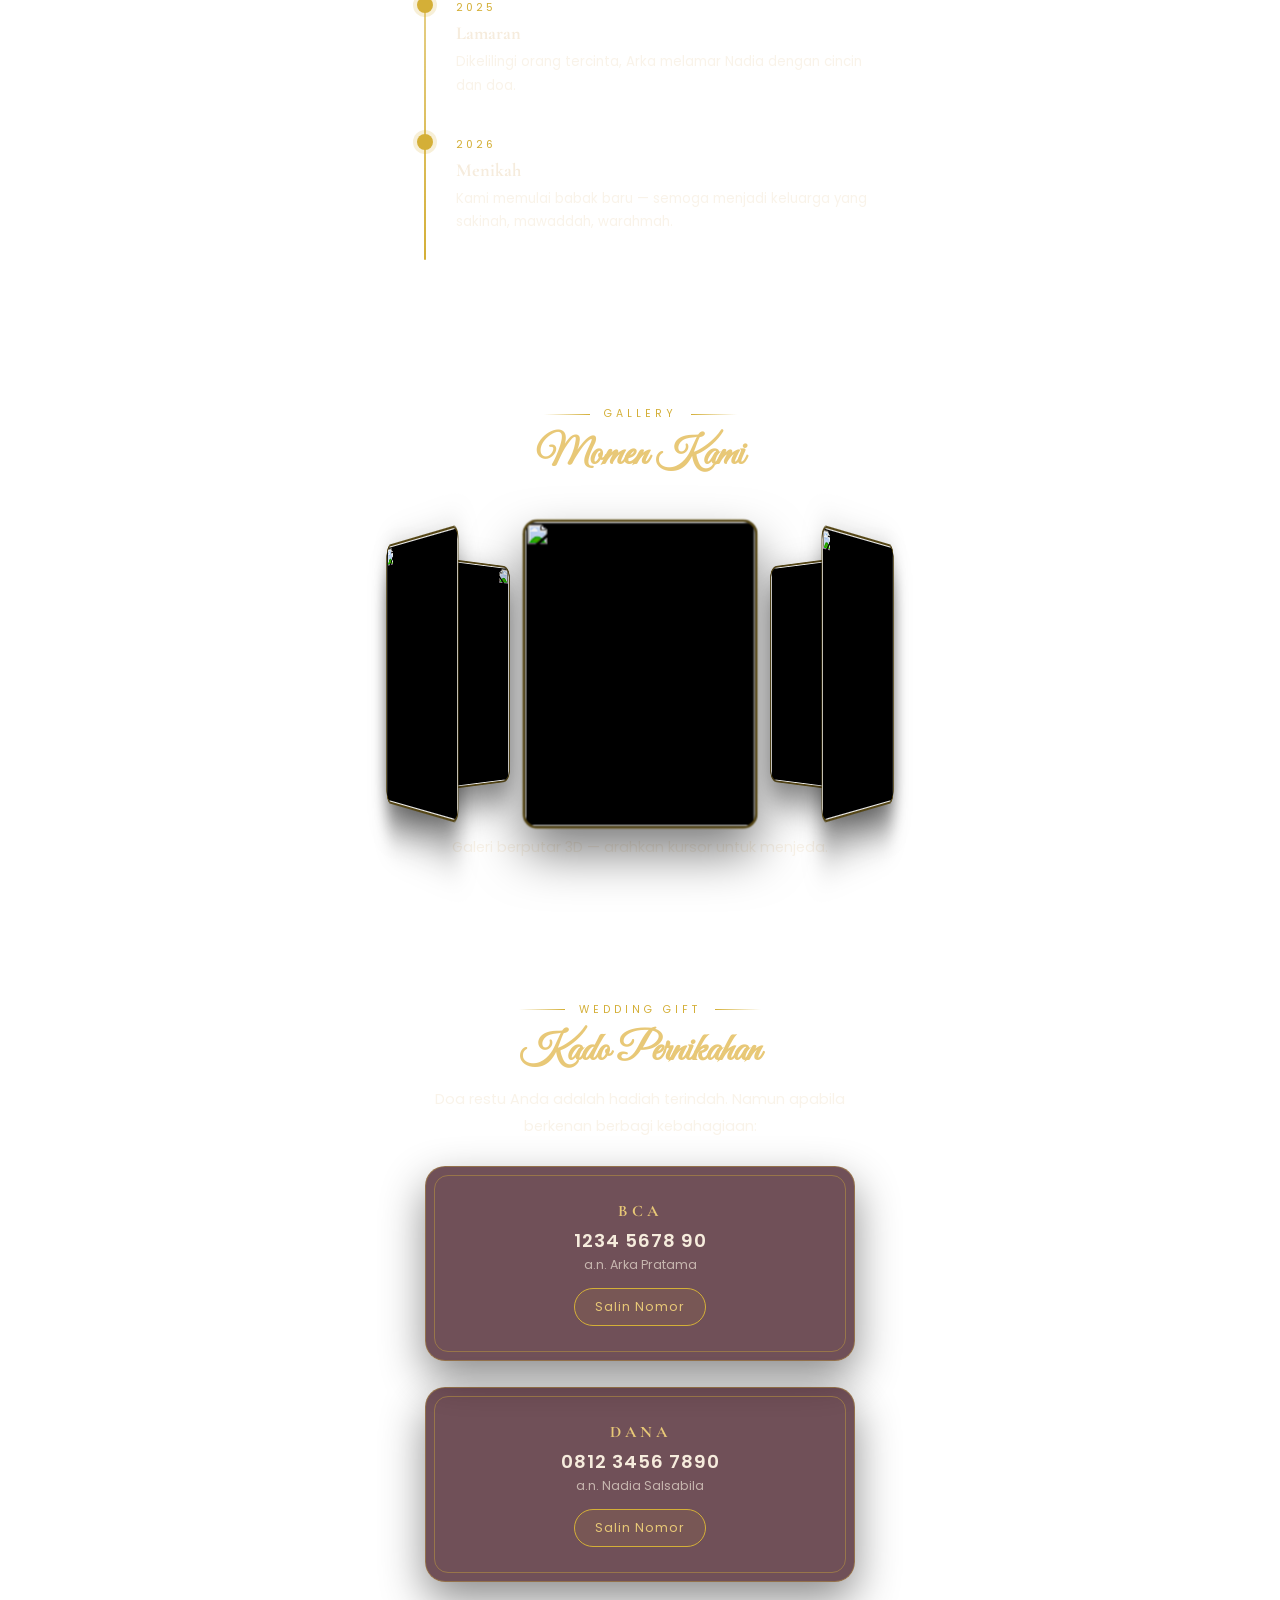
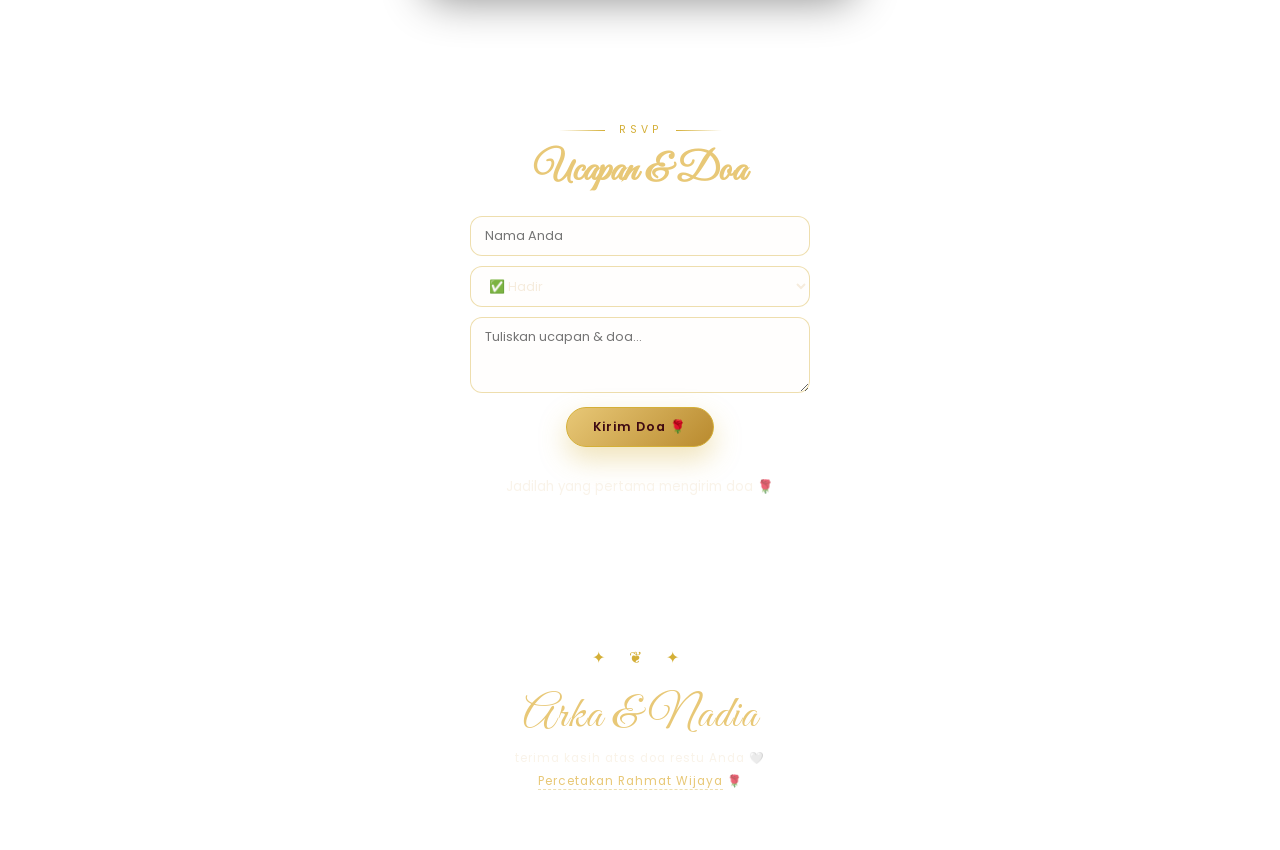
==== commit ca19bee8: "Add files via upload" ====
--- a/index.html
+++ b/index.html
@@ -68,7 +68,7 @@
   <!-- ============ QUOTE ============ -->
   <section class="section" id="quote">
     <p class="label reveal">Quote</p>
-    <div class="quote-mark reveal">“</div>
+    <div class="quote-mark reveal">"</div>
     <p class="quote-text reveal">Dan segala sesuatu Kami ciptakan berpasang-pasangan,
       agar kamu mengingat kebesaran Allah.</p>
     <p class="quote-sign reveal">— QS. Az-Zariyat : 49 —</p>
@@ -187,24 +187,19 @@
     <div class="ornament">✦ ❦ ✦</div>
     <p class="script foot-names">Arka &amp; Nadia</p>
     <p>terima kasih atas doa restu Anda 🤍</p>
-     <p class="credit">
-
-
-    <a href="Percetakan Rahmat Wijaya" target="_blank">Percetakan Rahmat Wijaya</a> 🌹
-  </p>
+    <p class="credit">
+      <a href="https://percetakanrahmatwijaya.com" target="_blank">Percetakan Rahmat Wijaya</a> 🌹
+    </p>
   </footer>
 
   <div class="toast" id="toast"></div>
-  <!-- GANTI src dengan lagu pilihanmu -->
-  <audio id="bgm" loop preload="auto"
-    src="assets/audio1.mp3"></audio>
+  <audio id="bgm" loop preload="auto" src="assets/audio1.mp3"></audio>
   <script src="script.js"></script>
-  <!-- filter penajam foto -->
-<svg width="0" height="0" style="position:absolute">
-  <filter id="sharpen">
-    <feConvolveMatrix order="3" preserveAlpha="true"
-      kernelMatrix="0 -0.5 0 -0.5 3 -0.5 0 -0.5 0"/>
-  </filter>
-</svg>
+  <svg width="0" height="0" style="position:absolute">
+    <filter id="sharpen">
+      <feConvolveMatrix order="3" preserveAlpha="true"
+        kernelMatrix="0 -0.5 0 -0.5 3 -0.5 0 -0.5 0"/>
+    </filter>
+  </svg>
 </body>
 </html>
--- a/style.css
+++ b/style.css
@@ -1,304 +1,1027 @@
 /* =========================================================
    style.css — Undangan Digital MAROON 3D 🌹
-   Tema: Maroon elegan + gold (ala video senarai.vite)
+   Tema: Maroon elegan + gold
    ========================================================= */
-:root{
-  --dark:#2a0810; --maroon:#5a0f1f; --maroon-2:#7a1526; --wine:#8c1d33;
-  --gold:#d4af37; --gold-2:#e8c877; --gold-dim:rgba(212,175,55,.4);
-  --ivory:#f6ecdd; --muted:rgba(246,236,221,.65);
-  /* variabel kompatibilitas halaman amin/admin */
-  --p100:#3a0d18; --p200:#5a0f1f; --p300:#8c1d33; --p400:#b04a63;
-  --p500:#d4af37; --p600:#e8c877; --rose:#c9a24b; --ink:#f6ecdd;
-  --line:rgba(212,175,55,.35); --card:rgba(58,13,24,.72);
-  --shadow:0 18px 44px rgba(0,0,0,.45);
-}
-*{margin:0;padding:0;box-sizing:border-box}
-html{scroll-behavior:smooth}
-body{
-  font-family:'Poppins',sans-serif;color:var(--ivory);
-  background:linear-gradient(180deg,#3f0a12,var(--dark) 55%,#1c050a);
-  overflow-x:hidden;
-}
-body::before{content:'';position:fixed;inset:0;
-  background:url('assets/b4.png') center/cover;opacity:.14;pointer-events:none;z-index:-1}
-body.locked{overflow:hidden}
-img{max-width:100%;display:block}
-a{color:inherit;text-decoration:none}
-button{font-family:inherit;cursor:pointer}
-.script{font-family:'Great Vibes',cursive;color:var(--gold-2)}
-
-.section{max-width:700px;margin:0 auto;padding:80px 22px;text-align:center}
-.title{font-size:2.9rem;margin:8px 0 10px}
-.sub{color:var(--muted);font-size:.9rem;line-height:1.9;max-width:460px;margin:0 auto}
-.label{display:flex;align-items:center;justify-content:center;gap:14px;
-  color:var(--gold);letter-spacing:4px;font-size:.66rem;text-transform:uppercase}
-.label::before,.label::after{content:'';width:46px;height:1px}
-.label::before{background:linear-gradient(90deg,transparent,var(--gold))}
-.label::after{background:linear-gradient(90deg,var(--gold),transparent)}
-.ornament{color:var(--gold);letter-spacing:10px;margin:18px 0}
-
-.btn-gold{
-  background:linear-gradient(135deg,var(--gold-2),#b98a2e);color:#3f0a12;font-weight:600;
-  border:1px solid var(--gold);padding:13px 32px;border-radius:999px;font-size:.88rem;
-  letter-spacing:1px;box-shadow:0 12px 28px rgba(212,175,55,.35);transition:.25s;
-}
-.btn-gold:hover{transform:translateY(-3px);box-shadow:0 16px 34px rgba(212,175,55,.5)}
-.btn-ghost{
-  display:inline-block;margin-top:14px;padding:9px 20px;border:1px solid var(--gold);
-  border-radius:999px;color:var(--gold-2);background:rgba(212,175,55,.08);
-  font-size:.78rem;letter-spacing:1px;transition:.25s;
-}
-.btn-ghost:hover{background:var(--gold);color:#3f0a12}
-.card{background:var(--card);backdrop-filter:blur(8px);border:1px solid var(--line);
-  border-radius:20px;box-shadow:var(--shadow);padding:26px 20px}
-
-/* ---------- reveal 3D ---------- */
-.reveal{opacity:0;transform:perspective(900px) rotateX(14deg) translateY(36px);
-  transition:opacity .9s ease,transform .9s ease}
-.reveal.visible{opacity:1;transform:none}
-
-/* ---------- COVER amplop 3D ---------- */
-.cover{position:fixed;inset:0;z-index:100;display:flex;align-items:center;justify-content:center;
-  background:radial-gradient(1100px 600px at 50% -10%,var(--maroon-2),#3f0a12 60%,#22060c);
-  transition:opacity .9s,visibility .9s}
-.cover-frame{position:relative;padding:32px 22px;width:min(430px,94vw);text-align:center;
-  border:1px solid var(--gold-dim);outline:1px solid var(--gold-dim);outline-offset:6px;
-  border-radius:18px;background:rgba(42,8,16,.55);backdrop-filter:blur(6px)}
-.cover-to{margin:22px 0;font-size:.8rem;color:var(--muted)}
-.guest-name{font-size:1.05rem;font-weight:500;color:var(--gold-2);margin-top:4px}
-
-.envelope{position:relative;width:min(340px,88vw);height:220px;margin:26px auto;perspective:900px}
-.env-back{position:absolute;inset:0;background:#4a0d1a;border-radius:10px;box-shadow:0 24px 60px rgba(0,0,0,.55)}
-.env-card{position:absolute;left:7%;right:7%;top:8%;bottom:8%;background:var(--ivory);border-radius:8px;
-  z-index:2;display:flex;flex-direction:column;align-items:center;justify-content:center;gap:4px;
-  box-shadow:0 6px 18px rgba(0,0,0,.35);transition:transform .9s cubic-bezier(.2,.7,.3,1) .45s}
-.env-pre{font-size:.6rem;letter-spacing:3px;text-transform:uppercase;color:var(--wine)}
-.env-names{font-size:1.9rem;color:var(--maroon)}
-.env-date{font-size:.7rem;letter-spacing:3px;color:#8a6a2f}
-.env-flap{position:absolute;left:0;right:0;top:0;height:55%;z-index:5;border-radius:10px 10px 0 0;
-  background:linear-gradient(180deg,var(--maroon-2),var(--maroon));
-  clip-path:polygon(0 0,100% 0,50% 100%);transform-origin:top center;transition:transform .8s ease}
-.seal{position:absolute;left:50%;top:80%;transform:translate(-50%,-50%);width:52px;height:52px;
-  border-radius:50%;background:radial-gradient(circle at 35% 30%,var(--gold-2),#b98a2e);
-  color:#4a0d1a;font-weight:700;font-size:.78rem;letter-spacing:1px;
-  display:flex;align-items:center;justify-content:center;box-shadow:0 4px 10px rgba(0,0,0,.4)}
-.env-front{position:absolute;inset:0;z-index:4;border-radius:10px;
-  background:linear-gradient(180deg,#6b1220,#57101e);
-  clip-path:polygon(0 0,50% 42%,100% 0,100% 100%,0 100%);
-  box-shadow:inset 0 -8px 20px rgba(0,0,0,.35)}
-.cover.opening .env-flap{transform:rotateX(180deg);z-index:1}
-.cover.opening .env-card{transform:translateY(-112%)}
-.cover.opened{opacity:0;visibility:hidden;pointer-events:none}
-
-/* ---------- HERO ---------- */
-.hero{min-height:100vh;min-height:100svh;display:flex;flex-direction:column;
-  align-items:center;justify-content:center;text-align:center;padding:70px 20px 60px;position:relative}
-.photo3d{width:min(300px,80vw);margin:24px auto 12px;padding:10px;border-radius:14px;
-  background:rgba(246,236,221,.05);border:1px solid var(--gold-dim);
-  outline:1px solid var(--gold-dim);outline-offset:5px;
-  box-shadow:0 24px 60px rgba(0,0,0,.55);transition:transform .3s ease;transform-style:preserve-3d}
-.photo3d img{border-radius:8px;width:100%;aspect-ratio:3/4;object-fit:cover}
-.hero-names{font-size:clamp(3rem,10vw,4.6rem);margin-top:10px}
-.hero-date{letter-spacing:3px;color:var(--muted);font-size:.9rem}
-.scroll-hint{position:absolute;bottom:16px;left:50%;transform:translateX(-50%);
-  font-size:1.4rem;color:var(--gold);animation:bounce 1.6s infinite}
-@keyframes bounce{50%{transform:translate(-50%,8px)}}
-
-.countdown{display:flex;gap:10px;justify-content:center;flex-wrap:wrap}
-.countdown div{min-width:70px;padding:12px 6px;border-radius:14px;
-  background:rgba(58,13,24,.7);border:1px solid var(--gold-dim);backdrop-filter:blur(6px)}
-.countdown b{display:block;font-family:'Cormorant Garamond',serif;font-size:1.7rem;color:var(--gold-2)}
-.countdown span{font-size:.6rem;letter-spacing:2px;text-transform:uppercase;color:var(--muted)}
-
-/* ---------- quote ---------- */
-.quote-mark{font-family:'Cormorant Garamond',serif;font-size:4rem;color:var(--gold);line-height:1;margin-top:14px}
-.quote-text{font-family:'Cormorant Garamond',serif;font-style:italic;font-size:1.15rem;line-height:2;max-width:520px;margin:0 auto}
-.quote-sign{margin-top:16px;font-size:.78rem;color:var(--gold);letter-spacing:2px}
-
-/* ---------- mempelai ---------- */
-.couple-grid{display:flex;flex-direction:column;gap:30px;align-items:center;margin-top:40px}
-.couple-card{max-width:320px;width:100%}
-.mono-arch{width:140px;height:180px;margin:0 auto 16px;border-radius:90px 90px 14px 14px;
-  background:linear-gradient(160deg,var(--maroon-2),var(--wine));
-  border:1px solid var(--gold-dim);display:flex;align-items:center;justify-content:center}
-.mono-arch span{font-family:'Great Vibes',cursive;font-size:3.2rem;color:var(--gold-2)}
-.couple-card h3{font-size:2.1rem}
-.couple-card p{font-size:.82rem;color:var(--muted);line-height:1.8;margin-top:6px}
-.ig{display:inline-block;margin-top:8px;font-size:.78rem;color:var(--gold-2);border-bottom:1px dashed var(--gold-dim)}
-.amp{font-family:'Great Vibes',cursive;font-size:2.6rem;color:var(--gold)}
-@media(min-width:640px){.couple-grid{flex-direction:row;justify-content:center}}
-
-/* ---------- acara & kado ---------- */
-.event-card{position:relative;background:rgba(58,13,24,.72);border:1px solid var(--line);
-  border-radius:20px;padding:34px 22px;box-shadow:var(--shadow);max-width:430px;margin:26px auto 0}
-.event-card::before{content:'';position:absolute;inset:8px;border:1px solid var(--gold-dim);
-  border-radius:14px;pointer-events:none}
-.event-icon{font-size:1.7rem}
-.event-card h3{font-family:'Cormorant Garamond',serif;letter-spacing:4px;text-transform:uppercase;
-  color:var(--gold-2);font-size:1.2rem;margin-top:6px}
-.event-date{font-family:'Cormorant Garamond',serif;font-size:1.6rem;margin-top:8px}
-.event-time{font-size:.84rem;color:var(--muted);margin-top:2px}
-.event-place{font-size:.84rem;margin-top:10px;line-height:1.7}
-.gift-bank{font-family:'Cormorant Garamond',serif;font-weight:700;letter-spacing:4px;color:var(--gold-2)}
-.gift-num{font-size:1.15rem;letter-spacing:1px;margin:6px 0 2px;font-weight:600}
-.gift-name{font-size:.78rem;color:var(--muted)}
-
-/* ---------- timeline ---------- */
-.timeline{margin:40px auto 0;max-width:460px;text-align:left;position:relative}
-.timeline::before{content:'';position:absolute;left:14px;top:6px;bottom:6px;width:2px;
-  background:linear-gradient(var(--gold-dim),var(--gold));border-radius:2px}
-.t-item{position:relative;padding:0 0 32px 46px}
-.t-item::before{content:'';position:absolute;left:7px;top:4px;width:16px;height:16px;border-radius:50%;
-  background:var(--gold);box-shadow:0 0 0 4px rgba(212,175,55,.2)}
-.t-year{font-size:.68rem;letter-spacing:3px;color:var(--gold)}
-.t-item h4{font-family:'Cormorant Garamond',serif;font-size:1.15rem;margin:4px 0 6px}
-.t-item p{font-size:.83rem;color:var(--muted);line-height:1.8}
-
-/* ---------- GALERI RING 3D ---------- */
-.ring-wrap{perspective:1200px;height:320px;margin-top:34px;display:flex;justify-content:center;align-items:center}
-.ring{position:relative;width:190px;height:250px;transform-style:preserve-3d;
-  animation:ringSpin 20s linear infinite}
-.ring-wrap:hover .ring{animation-play-state:paused}
-.ring figure{position:absolute;inset:0;border-radius:12px;overflow:hidden;
-  border:2px solid var(--gold-dim);box-shadow:0 20px 40px rgba(0,0,0,.5);background:#000;
-  transform:rotateY(calc(var(--i) * 60deg)) translateZ(230px)}
-.ring img{width:100%;height:100%;object-fit:cover;opacity:.95}
-@keyframes ringSpin{from{transform:rotateY(0)}to{transform:rotateY(360deg)}}
-
-/* ---------- footer & nav ---------- */
-footer{padding:60px 20px 130px;text-align:center}
-.foot-names{font-size:2.8rem;margin-top:6px}
-footer p{font-size:.74rem;color:var(--muted);margin-top:6px;letter-spacing:1px}
-.bottom-nav{position:fixed;left:50%;transform:translateX(-50%);bottom:14px;z-index:80;
-  display:flex;gap:4px;background:rgba(42,8,16,.88);backdrop-filter:blur(14px);
-  border:1px solid var(--gold-dim);border-radius:999px;padding:7px 9px;
-  box-shadow:0 12px 30px rgba(0,0,0,.5)}
-.bottom-nav a{display:flex;flex-direction:column;align-items:center;gap:2px;font-size:1rem;
-  padding:6px 13px;border-radius:999px;color:var(--muted);transition:.25s}
-.bottom-nav a span{font-size:.56rem;letter-spacing:1px;text-transform:uppercase}
-.bottom-nav a:hover{background:linear-gradient(135deg,var(--gold-2),#b98a2e);color:#3f0a12}
-
-/* ---------- musik, partikel, toast ---------- */
-.music-btn{position:fixed;right:16px;top:16px;z-index:90;width:48px;height:48px;border-radius:50%;
-  border:1px solid var(--gold);font-size:19px;color:#3f0a12;
-  background:linear-gradient(135deg,var(--gold-2),#b98a2e);box-shadow:0 10px 22px rgba(212,175,55,.4)}
-.music-btn.playing{animation:spin 4s linear infinite}
-@keyframes spin{to{transform:rotate(360deg)}}
-.petals{position:fixed;inset:0;pointer-events:none;z-index:55;overflow:hidden}
-.petals span{position:absolute;top:-6%;color:var(--gold-2);text-shadow:0 0 8px rgba(212,175,55,.8);
-  animation:fall linear infinite}
-@keyframes fall{to{transform:translateY(112vh) rotate(360deg)}}
-.toast{position:fixed;left:50%;bottom:92px;transform:translate(-50%,16px);z-index:95;
-  background:var(--gold);color:#3f0a12;font-weight:600;padding:10px 24px;border-radius:999px;
-  font-size:.82rem;opacity:0;pointer-events:none;transition:.35s;box-shadow:0 10px 24px rgba(0,0,0,.4)}
-.toast.show{opacity:1;transform:translate(-50%,0)}
-
-/* ---------- form ucapan & kompatibilitas amin/admin ---------- */
-.wish-form{display:flex;flex-direction:column;gap:12px;text-align:left;max-width:460px;margin:24px auto 0}
-.wish-form input,.wish-form select,.wish-form textarea{
-  border:1px solid var(--gold-dim);border-radius:14px;padding:12px 16px;font-family:inherit;
-  font-size:.88rem;background:rgba(246,236,221,.07);color:var(--ivory);outline:none;transition:.25s}
-.wish-form input:focus,.wish-form textarea:focus{border-color:var(--gold);
-  box-shadow:0 0 0 4px rgba(212,175,55,.15)}
-.wish-form select option{color:#3f0a12}
-.wish-form .btn-gold{align-self:center;margin-top:4px}
-.btn-main{background:linear-gradient(135deg,var(--gold-2),#b98a2e);border:1px solid var(--gold);
-  color:#3f0a12;font-weight:600;padding:13px 30px;border-radius:999px;font-size:.9rem;
-  box-shadow:0 10px 26px rgba(212,175,55,.35)}
-.wish-list{margin-top:30px;display:flex;flex-direction:column;gap:14px;text-align:left;max-width:520px;margin-inline:auto}
-.wish{background:var(--card);border:1px solid var(--line);border-radius:16px;padding:16px 18px;box-shadow:var(--shadow)}
-.wish-head{display:flex;justify-content:space-between;align-items:center;gap:10px}
-.wish-head b{color:var(--gold-2)}
-.badge{font-size:.65rem;padding:4px 10px;border-radius:999px;letter-spacing:1px;white-space:nowrap}
-.badge.yes{background:rgba(47,158,95,.18);color:#7fd8a5}
-.badge.no{background:rgba(208,82,82,.18);color:#eb9a9a}
-.wish p{font-size:.85rem;line-height:1.8;margin-top:8px}
-.wish small{display:block;margin-top:8px;color:var(--muted);font-size:.68rem}
-.empty{font-size:.83rem;color:var(--muted);text-align:center}
-.amin-page{max-width:560px;margin:0 auto;padding:70px 20px 130px;text-align:center}
-.back-link{display:inline-block;font-size:.8rem;color:var(--gold-2);margin-bottom:26px;
-  border:1px solid var(--line);padding:8px 18px;border-radius:999px;background:var(--card)}
-.amin-title{font-size:3rem}
-.amin-box{margin:34px 0 26px;padding:34px 20px}
-.amin-count{font-size:.85rem;color:var(--muted);margin-bottom:18px}
-.amin-count b{color:var(--gold-2);font-size:1.1rem}
-.amin-btn{width:130px;height:130px;border-radius:50%;border:1px solid var(--gold);color:#3f0a12;font-weight:600;
-  background:radial-gradient(circle at 30% 30%,var(--gold-2),#b98a2e);
-  font-size:1.15rem;letter-spacing:1px;box-shadow:0 16px 36px rgba(212,175,55,.4);transition:transform .2s}
-.amin-btn:active{transform:scale(.92)}
-.amin-btn.pop{animation:pop .45s ease}
-@keyframes pop{40%{transform:scale(1.15)}}
-.amin-hint{font-size:.74rem;color:var(--muted);margin-top:14px}
-.float-amin{position:fixed;bottom:-50px;z-index:65;color:var(--gold-2);
-  font-family:'Great Vibes',cursive;pointer-events:none;animation:rise ease-in forwards}
-@keyframes rise{to{transform:translateY(-115vh) rotate(12deg);opacity:0}}
-/* ============ FIX UKURAN: lebih ramping & proporsional ============ */
-
-/* ruang kiri-kanan section lebih lega */
-.section{padding:70px 28px}
-
-/* judul sedikit dikecilkan */
-.title{font-size:2.5rem}
-
-/* form ucapan: lebih sempit, tidak mentepet layar */
-.wish-form{
-  width:min(100%, 340px);   /* sebelumnya 460px → sekarang max 340px */
-  max-width:340px;
-  margin:20px auto 0;
-  gap:10px;
-}
-
-/* input / select / textarea lebih kecil */
+
+/* ============ VARIABLES ============ */
+:root {
+  --dark: #2a0810;
+  --maroon: #5a0f1f;
+  --maroon-2: #7a1526;
+  --wine: #8c1d33;
+  --gold: #d4af37;
+  --gold-2: #e8c877;
+  --gold-dim: rgba(212, 175, 55, .4);
+  --ivory: #f6ecdd;
+  --muted: rgba(246, 236, 221, .65);
+  --p100: #3a0d18;
+  --p200: #5a0f1f;
+  --p300: #8c1d33;
+  --p400: #b04a63;
+  --p500: #d4af37;
+  --p600: #e8c877;
+  --rose: #c9a24b;
+  --ink: #f6ecdd;
+  --line: rgba(212, 175, 55, .35);
+  --card: rgba(58, 13, 24, .72);
+  --shadow: 0 18px 44px rgba(0, 0, 0, .45);
+}
+
+/* ============ RESET & BASE ============ */
+* {
+  margin: 0;
+  padding: 0;
+  box-sizing: border-box;
+}
+
+html {
+  scroll-behavior: smooth;
+  overflow-x: hidden;
+}
+
+body {
+  font-family: 'Poppins', sans-serif;
+  color: var(--ivory);
+  background: linear-gradient(180deg, #3f0a12, var(--dark) 55%, #1c050a);
+  overflow-x: hidden;
+}
+
+body::before {
+  content: '';
+  position: fixed;
+  inset: 0;
+  background: url('assets/b4.png') center/cover no-repeat;
+  opacity: .18;
+  pointer-events: none;
+  z-index: -1;
+}
+
+body.locked {
+  overflow: hidden;
+}
+
+img {
+  max-width: 100%;
+  display: block;
+}
+
+a {
+  color: inherit;
+  text-decoration: none;
+}
+
+button {
+  font-family: inherit;
+  cursor: pointer;
+}
+
+.script {
+  font-family: 'Great Vibes', cursive;
+  color: var(--gold-2);
+}
+
+/* ============ LAYOUT ============ */
+.section {
+  max-width: 700px;
+  margin: 0 auto;
+  padding: 70px 28px;
+  text-align: center;
+}
+
+.title {
+  font-size: 2.5rem;
+  margin: 8px 0 10px;
+}
+
+.sub {
+  color: var(--muted);
+  font-size: .9rem;
+  line-height: 1.9;
+  max-width: 460px;
+  margin: 0 auto;
+}
+
+.label {
+  display: flex;
+  align-items: center;
+  justify-content: center;
+  gap: 14px;
+  color: var(--gold);
+  letter-spacing: 4px;
+  font-size: .66rem;
+  text-transform: uppercase;
+}
+
+.label::before,
+.label::after {
+  content: '';
+  width: 46px;
+  height: 1px;
+}
+
+.label::before {
+  background: linear-gradient(90deg, transparent, var(--gold));
+}
+
+.label::after {
+  background: linear-gradient(90deg, var(--gold), transparent);
+}
+
+.ornament {
+  color: var(--gold);
+  letter-spacing: 10px;
+  margin: 18px 0;
+}
+
+/* ============ BUTTONS ============ */
+.btn-gold {
+  background: linear-gradient(135deg, var(--gold-2), #b98a2e);
+  color: #3f0a12;
+  font-weight: 600;
+  border: 1px solid var(--gold);
+  padding: 13px 32px;
+  border-radius: 999px;
+  font-size: .88rem;
+  letter-spacing: 1px;
+  box-shadow: 0 12px 28px rgba(212, 175, 55, .35);
+  transition: .25s;
+}
+
+.btn-gold:hover {
+  transform: translateY(-3px);
+  box-shadow: 0 16px 34px rgba(212, 175, 55, .5);
+}
+
+.btn-ghost {
+  display: inline-block;
+  margin-top: 14px;
+  padding: 9px 20px;
+  border: 1px solid var(--gold);
+  border-radius: 999px;
+  color: var(--gold-2);
+  background: rgba(212, 175, 55, .08);
+  font-size: .78rem;
+  letter-spacing: 1px;
+  transition: .25s;
+}
+
+.btn-ghost:hover {
+  background: var(--gold);
+  color: #3f0a12;
+}
+
+.btn-main {
+  background: linear-gradient(135deg, var(--gold-2), #b98a2e);
+  border: 1px solid var(--gold);
+  color: #3f0a12;
+  font-weight: 600;
+  padding: 13px 30px;
+  border-radius: 999px;
+  font-size: .9rem;
+  box-shadow: 0 10px 26px rgba(212, 175, 55, .35);
+}
+
+.card {
+  background: var(--card);
+  backdrop-filter: blur(8px);
+  border: 1px solid var(--line);
+  border-radius: 20px;
+  box-shadow: var(--shadow);
+  padding: 26px 20px;
+}
+
+/* ============ REVEAL 3D ============ */
+.reveal {
+  opacity: 0;
+  transform: perspective(900px) rotateX(14deg) translateY(36px);
+  transition: opacity .9s ease, transform .9s ease;
+}
+
+.reveal.visible {
+  opacity: 1;
+  transform: none;
+}
+
+/* ============ COVER AMPLOP 3D ============ */
+.cover {
+  position: fixed;
+  inset: 0;
+  z-index: 100;
+  display: flex;
+  align-items: center;
+  justify-content: center;
+  background: 
+    linear-gradient(180deg, rgba(63, 10, 18, .85), rgba(42, 8, 16, .92)),
+    url('assets/b4.png') center/cover no-repeat;
+  transition: opacity .9s, visibility .9s;
+  overflow: auto;
+  padding: 24px 16px;
+}
+
+.cover-frame {
+  position: relative;
+  padding: 28px 18px;
+  width: 100%;
+  max-width: 380px;
+  margin: auto;
+  text-align: center;
+  border: 1px solid var(--gold-dim);
+  outline: 1px solid var(--gold-dim);
+  outline-offset: 5px;
+  border-radius: 18px;
+  background: rgba(42, 8, 16, .55);
+  backdrop-filter: blur(6px);
+}
+
+.cover-to {
+  margin: 18px 0 14px;
+  font-size: .75rem;
+  color: var(--muted);
+}
+
+.guest-name {
+  font-size: 1rem;
+  font-weight: 500;
+  color: var(--gold-2);
+  margin-top: 4px;
+}
+
+.envelope {
+  position: relative;
+  width: min(280px, 78vw);
+  height: 190px;
+  margin: 20px auto;
+  perspective: 900px;
+}
+
+.env-back {
+  position: absolute;
+  inset: 0;
+  background: #4a0d1a;
+  border-radius: 10px;
+  box-shadow: 0 24px 60px rgba(0, 0, 0, .55);
+}
+
+.env-card {
+  position: absolute;
+  left: 7%;
+  right: 7%;
+  top: 8%;
+  bottom: 8%;
+  background: var(--ivory);
+  border-radius: 8px;
+  z-index: 2;
+  display: flex;
+  flex-direction: column;
+  align-items: center;
+  justify-content: center;
+  gap: 4px;
+  box-shadow: 0 6px 18px rgba(0, 0, 0, .35);
+  transition: transform .9s cubic-bezier(.2, .7, .3, 1) .45s;
+}
+
+.env-pre {
+  font-size: .6rem;
+  letter-spacing: 3px;
+  text-transform: uppercase;
+  color: var(--wine);
+}
+
+.env-names {
+  font-size: 1.7rem;
+  color: var(--maroon);
+}
+
+.env-date {
+  font-size: .7rem;
+  letter-spacing: 3px;
+  color: #8a6a2f;
+}
+
+.env-flap {
+  position: absolute;
+  left: 0;
+  right: 0;
+  top: 0;
+  height: 55%;
+  z-index: 5;
+  border-radius: 10px 10px 0 0;
+  background: linear-gradient(180deg, var(--maroon-2), var(--maroon));
+  clip-path: polygon(0 0, 100% 0, 50% 100%);
+  transform-origin: top center;
+  transition: transform .8s ease;
+}
+
+.seal {
+  position: absolute;
+  left: 50%;
+  top: 80%;
+  transform: translate(-50%, -50%);
+  width: 52px;
+  height: 52px;
+  border-radius: 50%;
+  background: radial-gradient(circle at 35% 30%, var(--gold-2), #b98a2e);
+  color: #4a0d1a;
+  font-weight: 700;
+  font-size: .78rem;
+  letter-spacing: 1px;
+  display: flex;
+  align-items: center;
+  justify-content: center;
+  box-shadow: 0 4px 10px rgba(0, 0, 0, .4);
+}
+
+.env-front {
+  position: absolute;
+  inset: 0;
+  z-index: 4;
+  border-radius: 10px;
+  background: linear-gradient(180deg, #6b1220, #57101e);
+  clip-path: polygon(0 0, 50% 42%, 100% 0, 100% 100%, 0 100%);
+  box-shadow: inset 0 -8px 20px rgba(0, 0, 0, .35);
+}
+
+.cover.opening .env-flap {
+  transform: rotateX(180deg);
+  z-index: 1;
+}
+
+.cover.opening .env-card {
+  transform: translateY(-112%);
+}
+
+.cover.opened {
+  opacity: 0;
+  visibility: hidden;
+  pointer-events: none;
+}
+
+body.locked .petals {
+  display: none;
+}
+
+/* ============ HERO ============ */
+.hero {
+  min-height: 100vh;
+  min-height: 100svh;
+  display: flex;
+  flex-direction: column;
+  align-items: center;
+  justify-content: center;
+  text-align: center;
+  padding: 70px 20px 60px;
+  position: relative;
+  background: 
+    linear-gradient(180deg, rgba(63, 10, 18, .7), rgba(28, 5, 10, .85)),
+    url('assets/b4.png') center/cover no-repeat;
+}
+
+.photo3d {
+  width: min(300px, 80vw);
+  margin: 24px auto 12px;
+  padding: 10px;
+  border-radius: 14px;
+  background: rgba(246, 236, 221, .05);
+  border: 1px solid var(--gold-dim);
+  outline: 1px solid var(--gold-dim);
+  outline-offset: 5px;
+  box-shadow: 0 24px 60px rgba(0, 0, 0, .55);
+  transition: transform .3s ease;
+  transform-style: preserve-3d;
+}
+
+.photo3d img {
+  border-radius: 8px;
+  width: 100%;
+  aspect-ratio: 3/4;
+  object-fit: cover;
+}
+
+.hero-names {
+  font-size: clamp(3rem, 10vw, 4.6rem);
+  margin-top: 10px;
+}
+
+.hero-date {
+  letter-spacing: 3px;
+  color: var(--muted);
+  font-size: .9rem;
+}
+
+.scroll-hint {
+  position: absolute;
+  bottom: 16px;
+  left: 50%;
+  transform: translateX(-50%);
+  font-size: 1.4rem;
+  color: var(--gold);
+  animation: bounce 1.6s infinite;
+}
+
+@keyframes bounce {
+  50% {
+    transform: translate(-50%, 8px);
+  }
+}
+
+/* ============ COUNTDOWN ============ */
+.countdown {
+  display: flex;
+  gap: 10px;
+  justify-content: center;
+  flex-wrap: wrap;
+}
+
+.countdown div {
+  min-width: 70px;
+  padding: 12px 6px;
+  border-radius: 14px;
+  background: rgba(58, 13, 24, .7);
+  border: 1px solid var(--gold-dim);
+  backdrop-filter: blur(6px);
+}
+
+.countdown b {
+  display: block;
+  font-family: 'Cormorant Garamond', serif;
+  font-size: 1.7rem;
+  color: var(--gold-2);
+}
+
+.countdown span {
+  font-size: .6rem;
+  letter-spacing: 2px;
+  text-transform: uppercase;
+  color: var(--muted);
+}
+
+/* ============ QUOTE ============ */
+.quote-mark {
+  font-family: 'Cormorant Garamond', serif;
+  font-size: 4rem;
+  color: var(--gold);
+  line-height: 1;
+  margin-top: 14px;
+}
+
+.quote-text {
+  font-family: 'Cormorant Garamond', serif;
+  font-style: italic;
+  font-size: 1.15rem;
+  line-height: 2;
+  max-width: 520px;
+  margin: 0 auto;
+}
+
+.quote-sign {
+  margin-top: 16px;
+  font-size: .78rem;
+  color: var(--gold);
+  letter-spacing: 2px;
+}
+
+/* ============ MEMPELAI ============ */
+.couple-grid {
+  display: flex;
+  flex-direction: column;
+  gap: 30px;
+  align-items: center;
+  margin-top: 40px;
+}
+
+.couple-card {
+  max-width: 320px;
+  width: 100%;
+}
+
+.mono-arch {
+  width: 140px;
+  height: 180px;
+  margin: 0 auto 16px;
+  border-radius: 90px 90px 14px 14px;
+  background: linear-gradient(160deg, var(--maroon-2), var(--wine));
+  border: 1px solid var(--gold-dim);
+  display: flex;
+  align-items: center;
+  justify-content: center;
+}
+
+.mono-arch span {
+  font-family: 'Great Vibes', cursive;
+  font-size: 3.2rem;
+  color: var(--gold-2);
+}
+
+.couple-card h3 {
+  font-size: 2.1rem;
+}
+
+.couple-card p {
+  font-size: .82rem;
+  color: var(--muted);
+  line-height: 1.8;
+  margin-top: 6px;
+}
+
+.ig {
+  display: inline-block;
+  margin-top: 8px;
+  font-size: .78rem;
+  color: var(--gold-2);
+  border-bottom: 1px dashed var(--gold-dim);
+}
+
+.amp {
+  font-family: 'Great Vibes', cursive;
+  font-size: 2.6rem;
+  color: var(--gold);
+}
+
+@media (min-width: 640px) {
+  .couple-grid {
+    flex-direction: row;
+    justify-content: center;
+  }
+}
+
+/* ============ ACARA & KADO ============ */
+.event-card {
+  position: relative;
+  background: rgba(58, 13, 24, .72);
+  border: 1px solid var(--line);
+  border-radius: 20px;
+  padding: 34px 22px;
+  box-shadow: var(--shadow);
+  max-width: 430px;
+  margin: 26px auto 0;
+}
+
+.event-card::before {
+  content: '';
+  position: absolute;
+  inset: 8px;
+  border: 1px solid var(--gold-dim);
+  border-radius: 14px;
+  pointer-events: none;
+}
+
+.event-icon {
+  font-size: 1.7rem;
+}
+
+.event-card h3 {
+  font-family: 'Cormorant Garamond', serif;
+  letter-spacing: 4px;
+  text-transform: uppercase;
+  color: var(--gold-2);
+  font-size: 1.2rem;
+  margin-top: 6px;
+}
+
+.event-date {
+  font-family: 'Cormorant Garamond', serif;
+  font-size: 1.6rem;
+  margin-top: 8px;
+}
+
+.event-time {
+  font-size: .84rem;
+  color: var(--muted);
+  margin-top: 2px;
+}
+
+.event-place {
+  font-size: .84rem;
+  margin-top: 10px;
+  line-height: 1.7;
+}
+
+.gift-bank {
+  font-family: 'Cormorant Garamond', serif;
+  font-weight: 700;
+  letter-spacing: 4px;
+  color: var(--gold-2);
+}
+
+.gift-num {
+  font-size: 1.15rem;
+  letter-spacing: 1px;
+  margin: 6px 0 2px;
+  font-weight: 600;
+}
+
+.gift-name {
+  font-size: .78rem;
+  color: var(--muted);
+}
+
+/* ============ TIMELINE ============ */
+.timeline {
+  margin: 40px auto 0;
+  max-width: 460px;
+  text-align: left;
+  position: relative;
+}
+
+.timeline::before {
+  content: '';
+  position: absolute;
+  left: 14px;
+  top: 6px;
+  bottom: 6px;
+  width: 2px;
+  background: linear-gradient(var(--gold-dim), var(--gold));
+  border-radius: 2px;
+}
+
+.t-item {
+  position: relative;
+  padding: 0 0 32px 46px;
+}
+
+.t-item::before {
+  content: '';
+  position: absolute;
+  left: 7px;
+  top: 4px;
+  width: 16px;
+  height: 16px;
+  border-radius: 50%;
+  background: var(--gold);
+  box-shadow: 0 0 0 4px rgba(212, 175, 55, .2);
+}
+
+.t-year {
+  font-size: .68rem;
+  letter-spacing: 3px;
+  color: var(--gold);
+}
+
+.t-item h4 {
+  font-family: 'Cormorant Garamond', serif;
+  font-size: 1.15rem;
+  margin: 4px 0 6px;
+}
+
+.t-item p {
+  font-size: .83rem;
+  color: var(--muted);
+  line-height: 1.8;
+}
+
+/* ============ GALERI RING 3D ============ */
+.ring-wrap {
+  perspective: 1200px;
+  height: 320px;
+  margin-top: 34px;
+  display: flex;
+  justify-content: center;
+  align-items: center;
+}
+
+.ring {
+  position: relative;
+  width: 190px;
+  height: 250px;
+  transform-style: preserve-3d;
+  animation: ringSpin 20s linear infinite;
+}
+
+.ring-wrap:hover .ring {
+  animation-play-state: paused;
+}
+
+.ring figure {
+  position: absolute;
+  inset: 0;
+  border-radius: 12px;
+  overflow: hidden;
+  border: 2px solid var(--gold-dim);
+  box-shadow: 0 20px 40px rgba(0, 0, 0, .5);
+  background: #000;
+  transform: rotateY(calc(var(--i) * 60deg)) translateZ(230px);
+}
+
+.ring img {
+  width: 100%;
+  height: 100%;
+  object-fit: cover;
+  opacity: .95;
+}
+
+@keyframes ringSpin {
+  from {
+    transform: rotateY(0);
+  }
+  to {
+    transform: rotateY(360deg);
+  }
+}
+
+/* ============ FOOTER ============ */
+footer {
+  padding: 60px 20px;
+  text-align: center;
+}
+
+.foot-names {
+  font-size: 2.8rem;
+  margin-top: 6px;
+}
+
+footer p {
+  font-size: .74rem;
+  color: var(--muted);
+  margin-top: 6px;
+  letter-spacing: 1px;
+}
+
+.credit a {
+  color: var(--gold-2);
+  border-bottom: 1px dashed var(--gold-dim);
+}
+
+/* ============ MUSIK & PARTIKEL ============ */
+.music-btn {
+  position: fixed;
+  right: 16px;
+  top: 16px;
+  z-index: 90;
+  width: 48px;
+  height: 48px;
+  border-radius: 50%;
+  border: 1px solid var(--gold);
+  font-size: 19px;
+  color: #3f0a12;
+  background: linear-gradient(135deg, var(--gold-2), #b98a2e);
+  box-shadow: 0 10px 22px rgba(212, 175, 55, .4);
+}
+
+.music-btn.playing {
+  animation: spin 4s linear infinite;
+}
+
+@keyframes spin {
+  to {
+    transform: rotate(360deg);
+  }
+}
+
+.petals {
+  position: fixed;
+  inset: 0;
+  pointer-events: none;
+  z-index: 55;
+  overflow: hidden;
+}
+
+.petals span {
+  position: absolute;
+  top: -6%;
+  color: var(--gold-2);
+  text-shadow: 0 0 8px rgba(212, 175, 55, .8);
+  animation: fall linear infinite;
+}
+
+@keyframes fall {
+  to {
+    transform: translateY(112vh) rotate(360deg);
+  }
+}
+
+/* ============ TOAST ============ */
+.toast {
+  position: fixed;
+  left: 50%;
+  bottom: 92px;
+  transform: translate(-50%, 16px);
+  z-index: 95;
+  background: var(--gold);
+  color: #3f0a12;
+  font-weight: 600;
+  padding: 10px 24px;
+  border-radius: 999px;
+  font-size: .82rem;
+  opacity: 0;
+  pointer-events: none;
+  transition: .35s;
+  box-shadow: 0 10px 24px rgba(0, 0, 0, .4);
+}
+
+.toast.show {
+  opacity: 1;
+  transform: translate(-50%, 0);
+}
+
+/* ============ FORM UCAPAN ============ */
+.wish-form {
+  display: flex;
+  flex-direction: column;
+  gap: 10px;
+  text-align: left;
+  width: min(100%, 340px);
+  max-width: 340px;
+  margin: 20px auto 0;
+}
+
 .wish-form input,
 .wish-form select,
-.wish-form textarea{
-  width:100%;
-  padding:10px 14px;      /* sebelumnya 12px 16px */
-  font-size:.8rem;        /* sebelumnya .88rem */
-  border-radius:12px;
-}
-.wish-form textarea{min-height:74px;resize:vertical}
-
-/* tombol "Kirim Doa" lebih mungil */
+.wish-form textarea {
+  border: 1px solid var(--gold-dim);
+  border-radius: 12px;
+  padding: 10px 14px;
+  font-family: inherit;
+  font-size: .8rem;
+  background: rgba(246, 236, 221, .07);
+  color: var(--ivory);
+  outline: none;
+  transition: .25s;
+}
+
+.wish-form input:focus,
+.wish-form textarea:focus {
+  border-color: var(--gold);
+  box-shadow: 0 0 0 4px rgba(212, 175, 55, .15);
+}
+
+.wish-form select option {
+  color: #3f0a12;
+}
+
+.wish-form textarea {
+  min-height: 74px;
+  resize: vertical;
+}
+
 .wish-form .btn-gold,
-.wish-form button[type="submit"]{
-  padding:10px 26px;      /* sebelumnya 13px 32px */
-  font-size:.78rem;
-}
-
-/* daftar ucapan ikut ramping */
-.wish-list{width:min(100%,340px);margin-inline:auto}
-footer{padding:60px 20px 60px;text-align:center}   /* sebelumnya 130px → 60px */
-.bottom-nav{display:none !important}
-footer{padding:60px 20px 60px;text-align:center}
-/* ============ FIX COVER: stabil & rapi ============ */
-
-/* sembunyikan partikel selama cover tampil → tidak bergerak-gerak */
-body.locked .petals{display:none}
-
-/* cegah scroll horizontal */
-html{overflow-x:hidden}
-
-/* cover bisa scroll kalau layar kecil, frame benar-benar di tengah */
-.cover{overflow:auto;padding:24px 16px}
-.cover-frame{
-  margin:auto;                 /* pusat sempurna */
-  width:100%;
-  max-width:380px;             /* tidak kelebaran / terpotong */
-  padding:28px 18px;
-  border-radius:18px;
-  outline-offset:5px;
-}
-
-/* amplop & teks lebih proporsional */
-.envelope{width:min(280px,78vw);height:190px;margin:20px auto}
-.env-names{font-size:1.7rem}
-.cover-to{margin:18px 0 14px;font-size:.75rem}
-.guest-name{font-size:1rem}
-.btn-gold{padding:11px 26px;font-size:.8rem}
-/* foto lebih tajam, kontras, dan cerah */
+.wish-form button[type="submit"] {
+  padding: 10px 26px;
+  font-size: .78rem;
+  align-self: center;
+  margin-top: 4px;
+}
+
+/* ============ WISH LIST ============ */
+.wish-list {
+  margin-top: 30px;
+  display: flex;
+  flex-direction: column;
+  gap: 14px;
+  text-align: left;
+  width: min(100%, 340px);
+  max-width: 340px;
+  margin-inline: auto;
+}
+
+.wish {
+  background: var(--card);
+  border: 1px solid var(--line);
+  border-radius: 16px;
+  padding: 16px 18px;
+  box-shadow: var(--shadow);
+}
+
+.wish-head {
+  display: flex;
+  justify-content: space-between;
+  align-items: center;
+  gap: 10px;
+}
+
+.wish-head b {
+  color: var(--gold-2);
+}
+
+.badge {
+  font-size: .65rem;
+  padding: 4px 10px;
+  border-radius: 999px;
+  letter-spacing: 1px;
+  white-space: nowrap;
+}
+
+.badge.yes {
+  background: rgba(47, 158, 95, .18);
+  color: #7fd8a5;
+}
+
+.badge.no {
+  background: rgba(208, 82, 82, .18);
+  color: #eb9a9a;
+}
+
+.wish p {
+  font-size: .85rem;
+  line-height: 1.8;
+  margin-top: 8px;
+}
+
+.wish small {
+  display: block;
+  margin-top: 8px;
+  color: var(--muted);
+  font-size: .68rem;
+}
+
+.empty {
+  font-size: .83rem;
+  color: var(--muted);
+  text-align: center;
+}
+
+/* ============ FOTO FILTER ============ */
 .photo3d img,
 .polaroid img,
-.ring img{
-  filter:url(#sharpen) contrast(1.08) saturate(1.06) brightness(1.03);
+.ring img {
+  filter: url(#sharpen) contrast(1.08) saturate(1.06) brightness(1.03);
+}
+
+/* ============ AMIN PAGE ============ */
+.amin-page {
+  max-width: 560px;
+  margin: 0 auto;
+  padding: 70px 20px 130px;
+  text-align: center;
+}
+
+.back-link {
+  display: inline-block;
+  font-size: .8rem;
+  color: var(--gold-2);
+  margin-bottom: 26px;
+  border: 1px solid var(--line);
+  padding: 8px 18px;
+  border-radius: 999px;
+  background: var(--card);
+}
+
+.amin-title {
+  font-size: 3rem;
+}
+
+.amin-box {
+  margin: 34px 0 26px;
+  padding: 34px 20px;
+}
+
+.amin-count {
+  font-size: .85rem;
+  color: var(--muted);
+  margin-bottom: 18px;
+}
+
+.amin-count b {
+  color: var(--gold-2);
+  font-size: 1.1rem;
+}
+
+.amin-btn {
+  width: 130px;
+  height: 130px;
+  border-radius: 50%;
+  border: 1px solid var(--gold);
+  color: #3f0a12;
+  font-weight: 600;
+  background: radial-gradient(circle at 30% 30%, var(--gold-2), #b98a2e);
+  font-size: 1.15rem;
+  letter-spacing: 1px;
+  box-shadow: 0 16px 36px rgba(212, 175, 55, .4);
+  transition: transform .2s;
+}
+
+.amin-btn:active {
+  transform: scale(.92);
+}
+
+.amin-btn.pop {
+  animation: pop .45s ease;
+}
+
+@keyframes pop {
+  40% {
+    transform: scale(1.15);
+  }
+}
+
+.amin-hint {
+  font-size: .74rem;
+  color: var(--muted);
+  margin-top: 14px;
+}
+
+.float-amin {
+  position: fixed;
+  bottom: -50px;
+  z-index: 65;
+  color: var(--gold-2);
+  font-family: 'Great Vibes', cursive;
+  pointer-events: none;
+  animation: rise ease-in forwards;
+}
+
+@keyframes rise {
+  to {
+    transform: translateY(-115vh) rotate(12deg);
+    opacity: 0;
+  }
 }
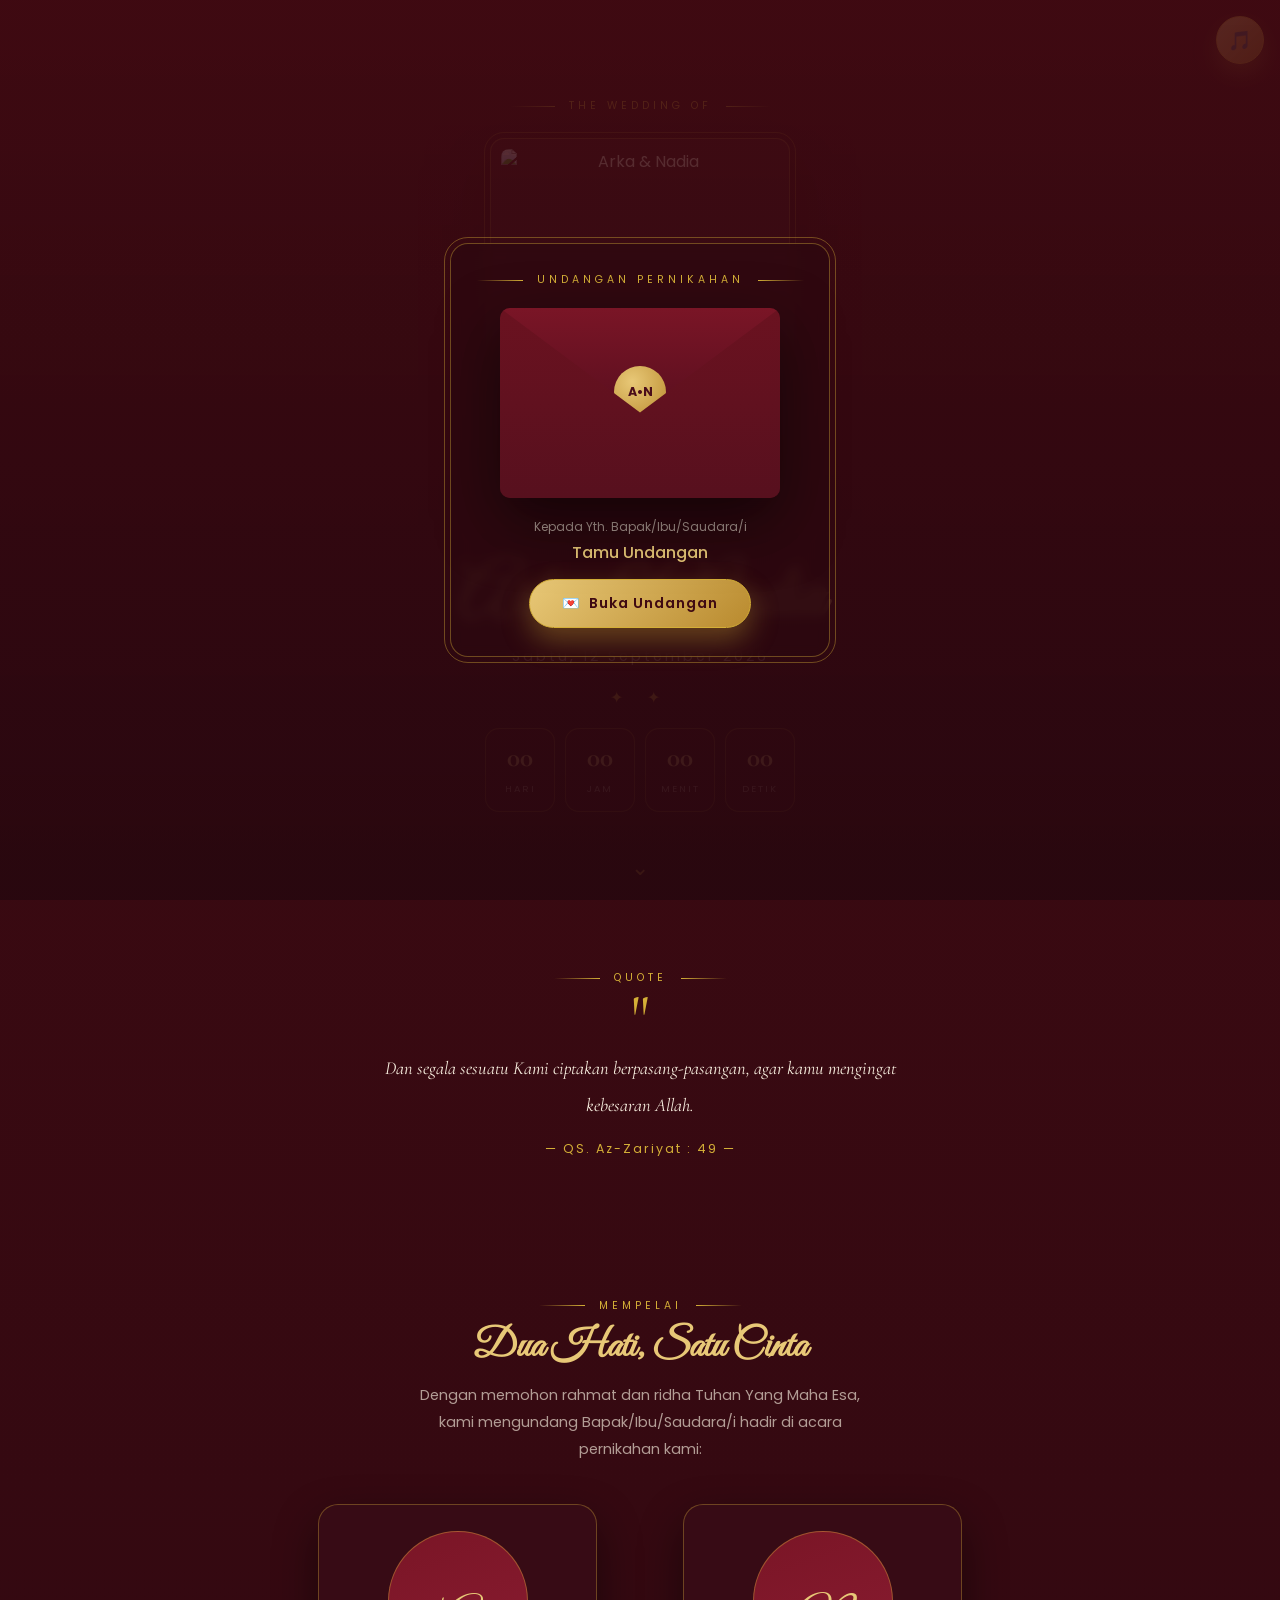
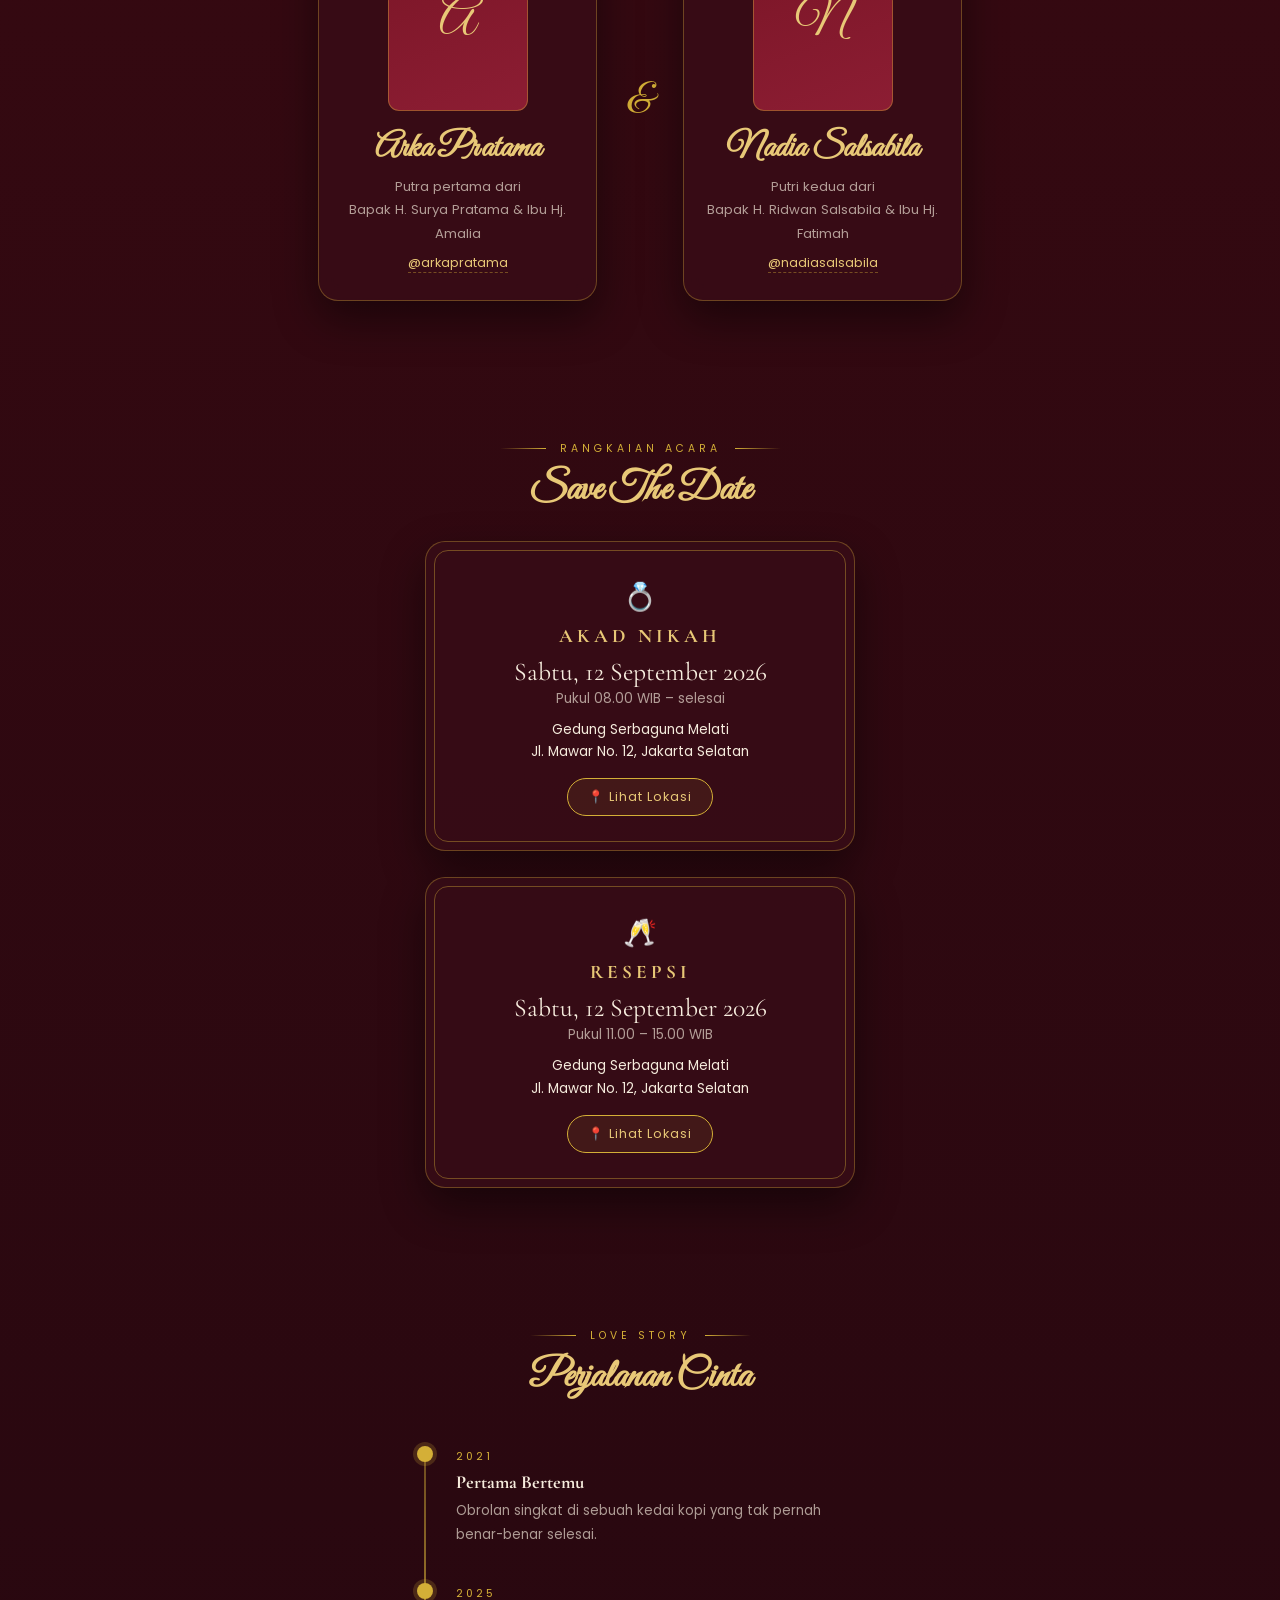
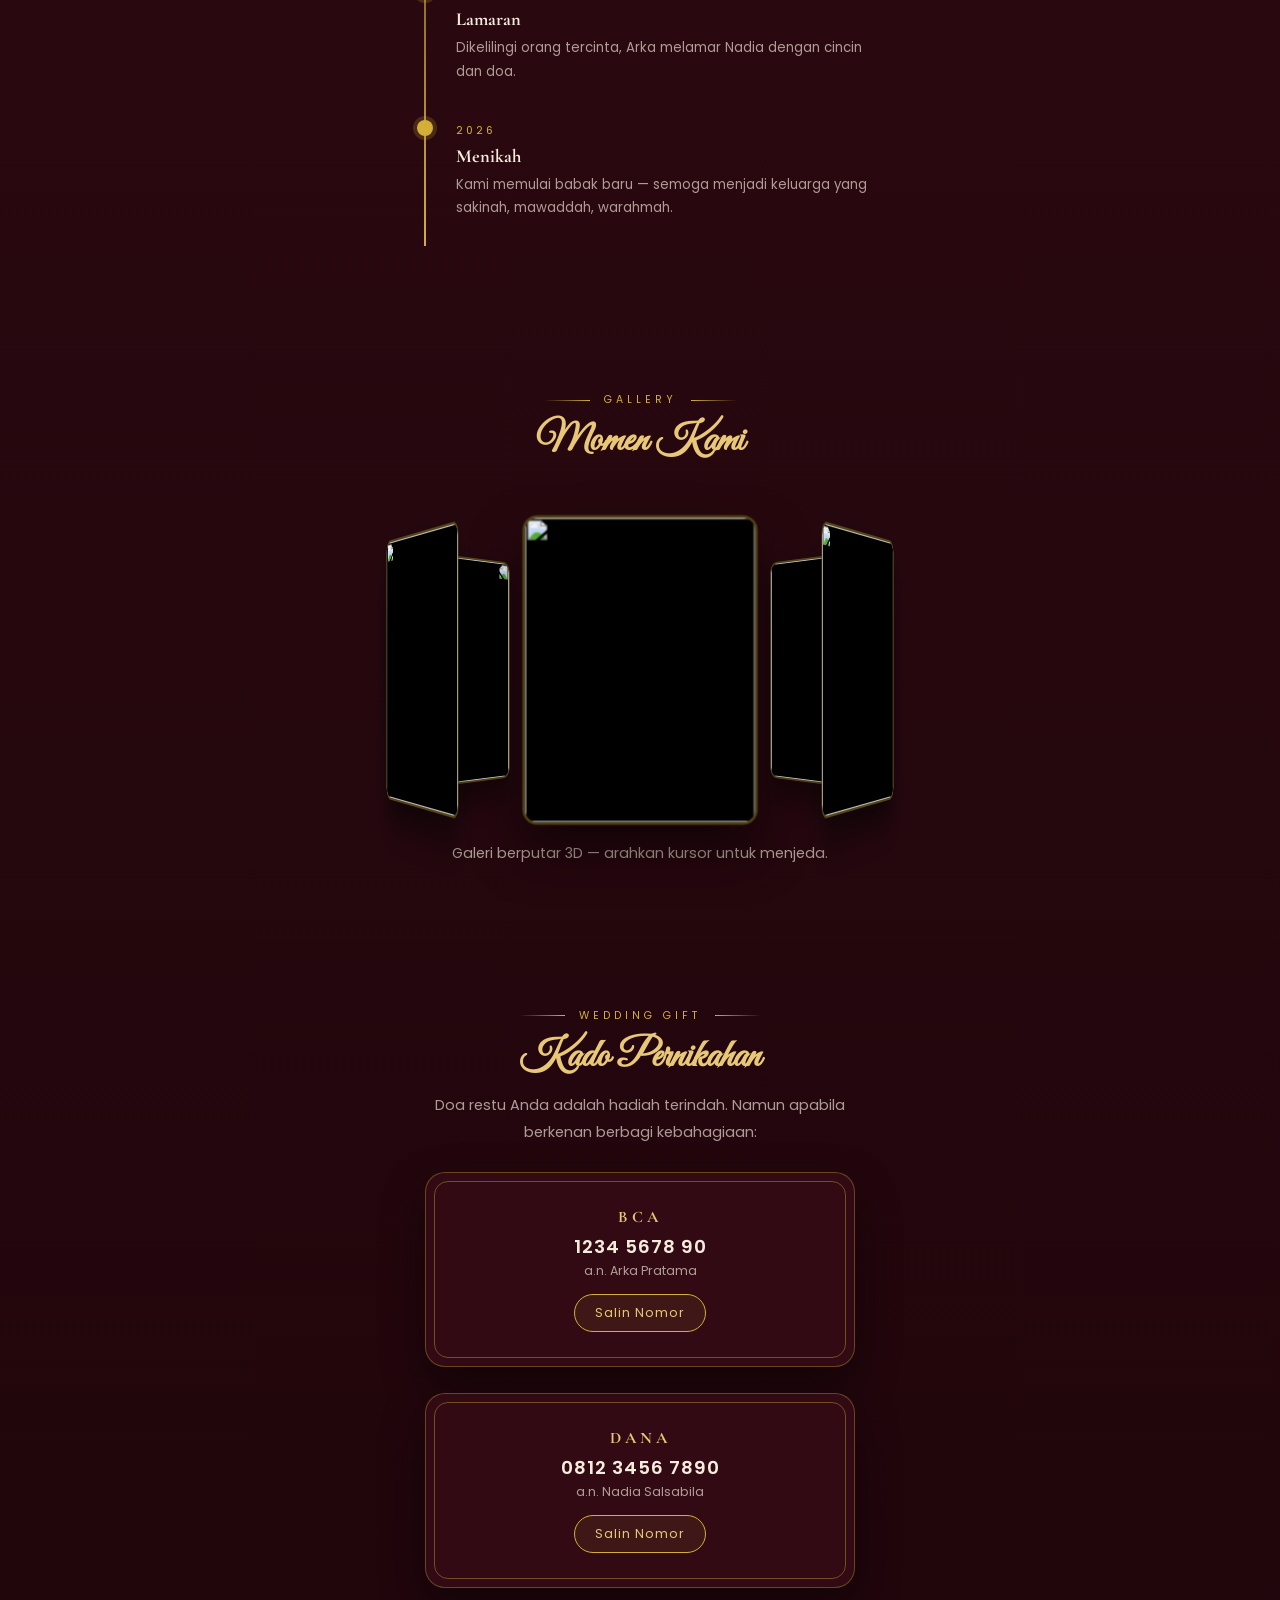
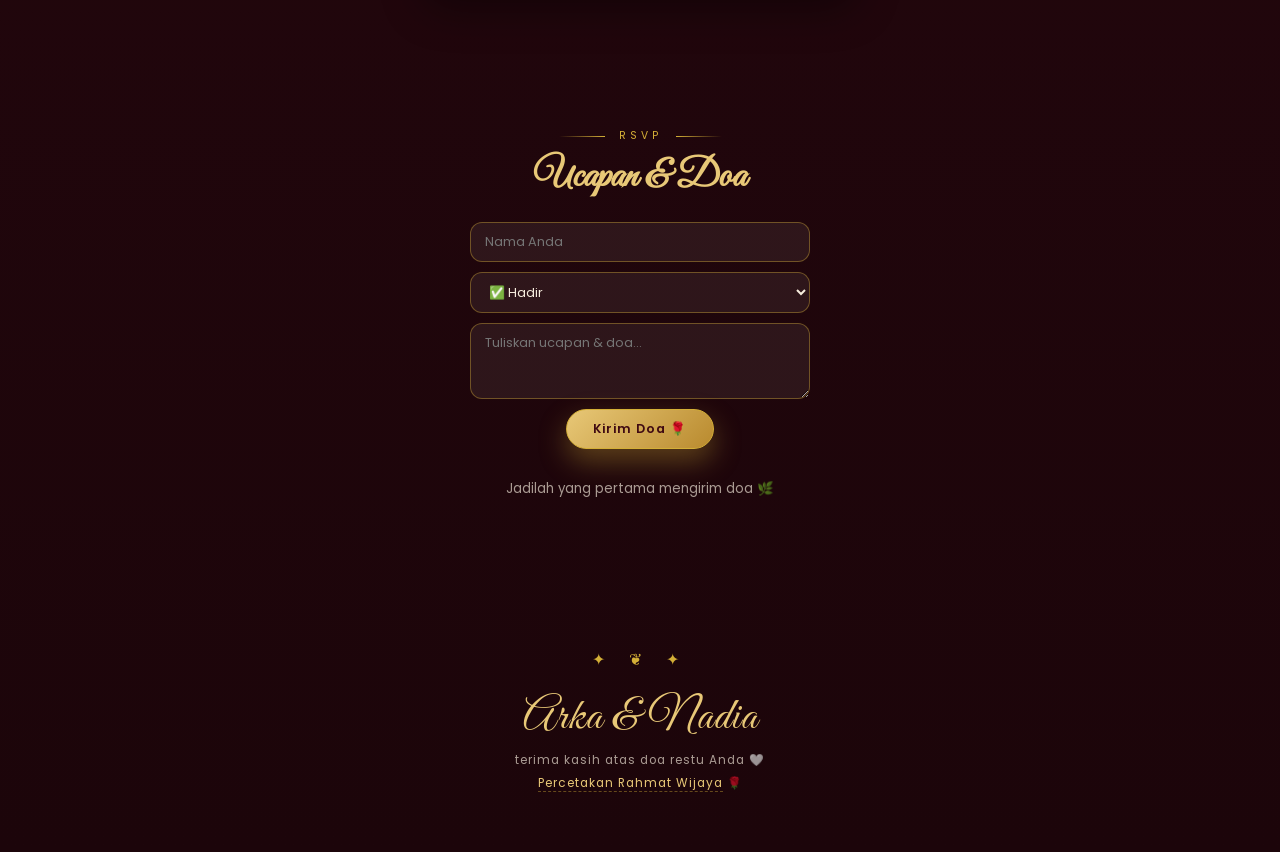
==== commit fa90eb64: "weeding-arkanadia" ====
--- a/index.html
+++ b/index.html
@@ -1,205 +1,176 @@
 <!DOCTYPE html>
 <html lang="id">
 <head>
-  <meta charset="UTF-8">
-  <meta name="viewport" content="width=device-width, initial-scale=1.0">
-  <title>The Wedding of Arka & Nadia — Undangan Maroon</title>
-  <link rel="icon" type="image/jpeg" href="assets/logo1.jpeg">
-  <link rel="preconnect" href="https://fonts.googleapis.com">
-  <link rel="preconnect" href="https://fonts.gstatic.com" crossorigin>
-  <link href="https://fonts.googleapis.com/css2?family=Great+Vibes&family=Cormorant+Garamond:ital,wght@0,400;0,500;0,600;1,400&family=Poppins:wght@300;400;500&display=swap" rel="stylesheet">
-  <link rel="stylesheet" href="style.css">
-  <style>
-/* GANTI BACKGROUND — timpa semua background lama */
-body,
-.cover,
-.envelope,
-.home,
-.section-cover {
-    background: url('assets/b4.png') center/cover no-repeat !important;
-}
-</style>
+<meta charset="UTF-8">
+<meta name="viewport" content="width=device-width, initial-scale=1.0">
+<title>The Wedding of Arka & Nadia</title>
+<link rel="icon" type="image/jpeg" href="assets/logo1.jpeg">
+<link href="https://fonts.googleapis.com/css2?family=Great+Vibes&family=Cormorant+Garamond:ital,wght@0,400;0,500;0,600;1,400&family=Poppins:wght@300;400;500&display=swap" rel="stylesheet">
+<link rel="stylesheet" href="style.css">
 </head>
 <body class="locked">
 
-  <div class="petals" id="petals"></div>
-  <button class="music-btn" id="musicBtn" title="Musik">🎵</button>
+<div class="petals" id="petals"></div>
+<button class="music-btn" id="musicBtn" title="Musik">🎵</button>
 
-  <!-- ============ COVER: AMPLOP 3D ============ -->
-  <div class="cover" id="cover">
-    <div class="cover-frame">
-      <p class="label">Undangan Pernikahan</p>
-      <div class="envelope">
-        <div class="env-back"></div>
-        <div class="env-card">
-          <p class="env-pre">The Wedding Of</p>
-          <p class="script env-names">Arka &amp; Nadia</p>
-          <p class="env-date">12 • 09 • 2026</p>
-        </div>
-        <div class="env-flap"><span class="seal">A•N</span></div>
-        <div class="env-front"></div>
+<!-- ===== COVER AMPLOP 3D ===== -->
+<div class="cover" id="cover">
+  <div class="cover-frame">
+    <p class="label">Undangan Pernikahan</p>
+    <div class="envelope">
+      <div class="env-back"></div>
+      <div class="env-card">
+        <p class="env-pre">The Wedding Of</p>
+        <p class="script env-names">Arka &amp; Nadia</p>
+        <p class="env-date">12 • 09 • 2026</p>
       </div>
-      <div class="cover-to">
-        <p>Kepada Yth. Bapak/Ibu/Saudara/i</p>
-        <p class="guest-name" id="guestName">Tamu Undangan</p>
-      </div>
-      <button class="btn-gold" id="openBtn">💌&nbsp; Buka Undangan</button>
+      <div class="env-flap"><span class="seal">A•N</span></div>
+      <div class="env-front"></div>
+    </div>
+    <div class="cover-to">
+      <p>Kepada Yth. Bapak/Ibu/Saudara/i</p>
+      <p class="guest-name" id="guestName">Tamu Undangan</p>
+    </div>
+    <button class="btn-gold" id="openBtn">💌&nbsp; Buka Undangan</button>
+  </div>
+</div>
+
+<!-- ===== HERO ===== -->
+<header class="hero" id="home">
+  <p class="label reveal">The Wedding Of</p>
+  <div class="photo3d reveal"><img src="assets/fto1.png" alt="Arka & Nadia"></div>
+  <h1 class="script hero-names reveal">Arka &amp; Nadia</h1>
+  <p class="hero-date reveal">Sabtu, 12 September 2026</p>
+  <div class="ornament reveal">✦  ✦</div>
+  <div class="countdown reveal">
+    <div><b id="cd-d">0</b><span>Hari</span></div>
+    <div><b id="cd-h">0</b><span>Jam</span></div>
+    <div><b id="cd-m">0</b><span>Menit</span></div>
+    <div><b id="cd-s">0</b><span>Detik</span></div>
+  </div>
+  <a href="#quote" class="scroll-hint">⌄</a>
+</header>
+
+<!-- ===== QUOTE ===== -->
+<section class="section" id="quote">
+  <p class="label reveal">Quote</p>
+  <div class="quote-mark reveal">"</div>
+  <p class="quote-text reveal">Dan segala sesuatu Kami ciptakan berpasang-pasangan, agar kamu mengingat kebesaran Allah.</p>
+  <p class="quote-sign reveal">— QS. Az-Zariyat : 49 —</p>
+</section>
+
+<!-- ===== MEMPELAI ===== -->
+<section class="section" id="mempelai">
+  <p class="label reveal">Mempelai</p>
+  <h2 class="script title reveal">Dua Hati, Satu Cinta</h2>
+  <p class="sub reveal">Dengan memohon rahmat dan ridha Tuhan Yang Maha Esa, kami mengundang Bapak/Ibu/Saudara/i hadir di acara pernikahan kami:</p>
+  <div class="couple-grid">
+    <div class="card couple-card reveal">
+      <div class="mono-arch"><span>A</span></div>
+      <h3 class="script">Arka Pratama</h3>
+      <p>Putra pertama dari<br>Bapak H. Surya Pratama &amp; Ibu Hj. Amalia</p>
+      <a class="ig" href="#" target="_blank">@arkapratama</a>
+    </div>
+    <span class="amp reveal">&amp;</span>
+    <div class="card couple-card reveal">
+      <div class="mono-arch"><span>N</span></div>
+      <h3 class="script">Nadia Salsabila</h3>
+      <p>Putri kedua dari<br>Bapak H. Ridwan Salsabila &amp; Ibu Hj. Fatimah</p>
+      <a class="ig" href="#" target="_blank">@nadiasalsabila</a>
     </div>
   </div>
+</section>
 
-  <!-- ============ HERO ============ -->
-  <header class="hero" id="home">
-    <p class="label reveal">The Wedding Of</p>
-    <div class="photo3d reveal" data-tilt>
-      <img src="assets/fto1.png" alt="Arka & Nadia">
+<!-- ===== ACARA ===== -->
+<section class="section" id="acara">
+  <p class="label reveal">Rangkaian Acara</p>
+  <h2 class="script title reveal">Save The Date</h2>
+  <div class="event-card reveal">
+    <div class="event-icon">💍</div><h3>Akad Nikah</h3>
+    <p class="event-date">Sabtu, 12 September 2026</p>
+    <p class="event-time">Pukul 08.00 WIB – selesai</p>
+    <p class="event-place">Gedung Serbaguna Melati<br>Jl. Mawar No. 12, Jakarta Selatan</p>
+    <a class="btn-ghost" href="https://maps.google.com/?q=Jakarta+Selatan" target="_blank">📍 Lihat Lokasi</a>
+  </div>
+  <div class="event-card reveal">
+    <div class="event-icon">🥂</div><h3>Resepsi</h3>
+    <p class="event-date">Sabtu, 12 September 2026</p>
+    <p class="event-time">Pukul 11.00 – 15.00 WIB</p>
+    <p class="event-place">Gedung Serbaguna Melati<br>Jl. Mawar No. 12, Jakarta Selatan</p>
+    <a class="btn-ghost" href="https://maps.google.com/?q=Jakarta+Selatan" target="_blank">📍 Lihat Lokasi</a>
+  </div>
+</section>
+
+<!-- ===== CERITA ===== -->
+<section class="section" id="cerita">
+  <p class="label reveal">Love Story</p>
+  <h2 class="script title reveal">Perjalanan Cinta</h2>
+  <div class="timeline">
+    <div class="t-item reveal"><span class="t-year">2021</span><h4>Pertama Bertemu</h4><p>Obrolan singkat di sebuah kedai kopi yang tak pernah benar-benar selesai.</p></div>
+    <div class="t-item reveal"><span class="t-year">2025</span><h4>Lamaran</h4><p>Dikelilingi orang tercinta, Arka melamar Nadia dengan cincin dan doa.</p></div>
+    <div class="t-item reveal"><span class="t-year">2026</span><h4>Menikah</h4><p>Kami memulai babak baru — semoga menjadi keluarga yang sakinah, mawaddah, warahmah.</p></div>
+  </div>
+</section>
+
+<!-- ===== GALERI 3D MUTER ===== -->
+<section class="section" id="galeri">
+  <p class="label reveal">Gallery</p>
+  <h2 class="script title reveal">Momen Kami</h2>
+  <div class="ring-wrap reveal">
+    <div class="ring">
+      <figure style="--i:0"><img src="assets/fto2.jpg" alt=""></figure>
+      <figure style="--i:1"><img src="assets/fto3.jpg" alt=""></figure>
+      <figure style="--i:2"><img src="assets/fto4.jpg" alt=""></figure>
+      <figure style="--i:3"><img src="assets/fto5.jpg" alt=""></figure>
+      <figure style="--i:4"><img src="assets/fto6.jpg" alt=""></figure>
+      <figure style="--i:5"><img src="assets/fto7.jpg" alt=""></figure>
     </div>
-    <h1 class="script hero-names reveal">Arka &amp; Nadia</h1>
-    <p class="hero-date reveal">Sabtu, 12 September 2026</p>
-    <div class="ornament reveal">✦ ❦ ✦</div>
-    <div class="countdown reveal">
-      <div><b id="cd-d">0</b><span>Hari</span></div>
-      <div><b id="cd-h">0</b><span>Jam</span></div>
-      <div><b id="cd-m">0</b><span>Menit</span></div>
-      <div><b id="cd-s">0</b><span>Detik</span></div>
-    </div>
-    <a href="#quote" class="scroll-hint">⌄</a>
-  </header>
+  </div>
+  <p class="sub reveal">Galeri berputar 3D — arahkan kursor untuk menjeda.</p>
+</section>
 
-  <!-- ============ QUOTE ============ -->
-  <section class="section" id="quote">
-    <p class="label reveal">Quote</p>
-    <div class="quote-mark reveal">"</div>
-    <p class="quote-text reveal">Dan segala sesuatu Kami ciptakan berpasang-pasangan,
-      agar kamu mengingat kebesaran Allah.</p>
-    <p class="quote-sign reveal">— QS. Az-Zariyat : 49 —</p>
-  </section>
+<!-- ===== KADO ===== -->
+<section class="section" id="kado">
+  <p class="label reveal">Wedding Gift</p>
+  <h2 class="script title reveal">Kado Pernikahan</h2>
+  <p class="sub reveal">Doa restu Anda adalah hadiah terindah. Namun apabila berkenan berbagi kebahagiaan:</p>
+  <div class="event-card reveal">
+    <p class="gift-bank">BCA</p><p class="gift-num">1234 5678 90</p>
+    <p class="gift-name">a.n. Arka Pratama</p>
+    <button class="btn-ghost copy" data-copy="1234567890">Salin Nomor</button>
+  </div>
+  <div class="event-card reveal">
+    <p class="gift-bank">DANA</p><p class="gift-num">0812 3456 7890</p>
+    <p class="gift-name">a.n. Nadia Salsabila</p>
+    <button class="btn-ghost copy" data-copy="081234567890">Salin Nomor</button>
+  </div>
+</section>
 
-  <!-- ============ MEMPELAI ============ -->
-  <section class="section" id="mempelai">
-    <p class="label reveal">Mempelai</p>
-    <h2 class="script title reveal">Dua Hati, Satu Cinta</h2>
-    <p class="sub reveal">Dengan memohon rahmat dan ridha Tuhan Yang Maha Esa,
-      kami mengundang Bapak/Ibu/Saudara/i hadir di acara pernikahan kami:</p>
-    <div class="couple-grid">
-      <div class="card couple-card reveal" data-tilt>
-        <div class="mono-arch"><span>A</span></div>
-        <h3 class="script">Arka Pratama</h3>
-        <p>Putra pertama dari<br>Bapak H. Surya Pratama &amp; Ibu Hj. Amalia</p>
-        <a class="ig" href="#" target="_blank">@arkapratama</a>
-      </div>
-      <span class="amp reveal">&amp;</span>
-      <div class="card couple-card reveal" data-tilt>
-        <div class="mono-arch"><span>N</span></div>
-        <h3 class="script">Nadia Salsabila</h3>
-        <p>Putri kedua dari<br>Bapak H. Ridwan Salsabila &amp; Ibu Hj. Fatimah</p>
-        <a class="ig" href="#" target="_blank">@nadiasalsabila</a>
-      </div>
-    </div>
-  </section>
+<!-- ===== UCAPAN ===== -->
+<section class="section" id="ucapan">
+  <p class="label reveal">RSVP</p>
+  <h2 class="script title reveal">Ucapan &amp; Doa</h2>
+  <form class="wish-form reveal" id="wishForm">
+    <input id="w-name" placeholder="Nama Anda" maxlength="40" required>
+    <select id="w-attend">
+      <option value="Hadir">✅ Hadir</option>
+      <option value="Tidak Hadir">❌ Berhalangan</option>
+    </select>
+    <textarea id="w-msg" rows="3" placeholder="Tuliskan ucapan & doa…" maxlength="300" required></textarea>
+    <button class="btn-gold" type="submit">Kirim Doa 🌹</button>
+  </form>
+  <div class="wish-list" id="wishList"></div>
+</section>
 
-  <!-- ============ ACARA ============ -->
-  <section class="section" id="acara">
-    <p class="label reveal">Rangkaian Acara</p>
-    <h2 class="script title reveal">Save The Date</h2>
-    <div class="event-card reveal" data-tilt>
-      <div class="event-icon">💍</div>
-      <h3>Akad Nikah</h3>
-      <p class="event-date">Sabtu, 12 September 2026</p>
-      <p class="event-time">Pukul 08.00 WIB – selesai</p>
-      <p class="event-place">Gedung Serbaguna Melati<br>Jl. Mawar No. 12, Jakarta Selatan</p>
-      <a class="btn-ghost" href="https://maps.google.com/?q=Jakarta+Selatan" target="_blank">📍 Lihat Lokasi</a>
-    </div>
-    <div class="event-card reveal" data-tilt>
-      <div class="event-icon">🥂</div>
-      <h3>Resepsi</h3>
-      <p class="event-date">Sabtu, 12 September 2026</p>
-      <p class="event-time">Pukul 11.00 – 15.00 WIB</p>
-      <p class="event-place">Gedung Serbaguna Melati<br>Jl. Mawar No. 12, Jakarta Selatan</p>
-      <a class="btn-ghost" href="https://maps.google.com/?q=Jakarta+Selatan" target="_blank">📍 Lihat Lokasi</a>
-    </div>
-  </section>
+<footer>
+  <div class="ornament">✦ ❦ ✦</div>
+  <p class="script foot-names">Arka &amp; Nadia</p>
+  <p>terima kasih atas doa restu Anda 🤍</p>
+  <p class="credit"><a href="https://percetakanrahmatwijaya.com" target="_blank">Percetakan Rahmat Wijaya</a> 🌹</p>
+</footer>
 
-  <!-- ============ CERITA ============ -->
-  <section class="section" id="cerita">
-    <p class="label reveal">Love Story</p>
-    <h2 class="script title reveal">Perjalanan Cinta</h2>
-    <div class="timeline">
-      <div class="t-item reveal"><span class="t-year">2021</span>
-        <h4>Pertama Bertemu</h4><p>Obrolan singkat di sebuah kedai kopi yang tak pernah benar-benar selesai.</p></div>
-      <div class="t-item reveal"><span class="t-year">2025</span>
-        <h4>Lamaran</h4><p>Dikelilingi orang tercinta, Arka melamar Nadia dengan cincin dan doa.</p></div>
-      <div class="t-item reveal"><span class="t-year">2026</span>
-        <h4>Menikah</h4><p>Kami memulai babak baru — semoga menjadi keluarga yang sakinah, mawaddah, warahmah.</p></div>
-    </div>
-  </section>
-
-  <!-- ============ GALERI 3D BERPUTAR ============ -->
-  <section class="section" id="galeri">
-    <p class="label reveal">Gallery</p>
-    <h2 class="script title reveal">Momen Kami</h2>
-    <div class="ring-wrap reveal">
-      <div class="ring">
-        <figure style="--i:0"><img src="assets/fto2.jpg" alt=""></figure>
-        <figure style="--i:1"><img src="assets/fto3.jpg" alt=""></figure>
-        <figure style="--i:2"><img src="assets/fto4.jpg" alt=""></figure>
-        <figure style="--i:3"><img src="assets/fto5.jpg" alt=""></figure>
-        <figure style="--i:4"><img src="assets/fto6.jpg" alt=""></figure>
-        <figure style="--i:5"><img src="assets/fto7.jpg" alt=""></figure>
-      </div>
-    </div>
-    <p class="sub reveal">Galeri berputar 3D — arahkan kursor untuk menjeda.</p>
-  </section>
-
-  <!-- ============ KADO ============ -->
-  <section class="section" id="kado">
-    <p class="label reveal">Wedding Gift</p>
-    <h2 class="script title reveal">Kado Pernikahan</h2>
-    <p class="sub reveal">Doa restu Anda adalah hadiah terindah. Namun apabila berkenan berbagi kebahagiaan:</p>
-    <div class="event-card gift-card reveal" data-tilt>
-      <p class="gift-bank">BCA</p><p class="gift-num">1234 5678 90</p>
-      <p class="gift-name">a.n. Arka Pratama</p>
-      <button class="btn-ghost copy" data-copy="1234567890">Salin Nomor</button>
-    </div>
-    <div class="event-card gift-card reveal" data-tilt>
-      <p class="gift-bank">DANA</p><p class="gift-num">0812 3456 7890</p>
-      <p class="gift-name">a.n. Nadia Salsabila</p>
-      <button class="btn-ghost copy" data-copy="081234567890">Salin Nomor</button>
-    </div>
-  </section>
-
-  <!-- ============ UCAPAN & DOA ============ -->
-  <section class="section" id="ucapan">
-    <p class="label reveal">RSVP</p>
-    <h2 class="script title reveal">Ucapan &amp; Doa</h2>
-    <form class="wish-form reveal" id="wishForm">
-      <input id="w-name" placeholder="Nama Anda" maxlength="40" required>
-      <select id="w-attend">
-        <option value="Hadir">✅ Hadir</option>
-        <option value="Tidak Hadir">❌ Berhalangan</option>
-      </select>
-      <textarea id="w-msg" rows="3" placeholder="Tuliskan ucapan & doa…" maxlength="300" required></textarea>
-      <button class="btn-gold" type="submit">Kirim Doa 🌹</button>
-    </form>
-    <div class="wish-list" id="wishList"></div>
-  </section>
-
-  <footer>
-    <div class="ornament">✦ ❦ ✦</div>
-    <p class="script foot-names">Arka &amp; Nadia</p>
-    <p>terima kasih atas doa restu Anda 🤍</p>
-    <p class="credit">
-      <a href="https://percetakanrahmatwijaya.com" target="_blank">Percetakan Rahmat Wijaya</a> 🌹
-    </p>
-  </footer>
-
-  <div class="toast" id="toast"></div>
-  <audio id="bgm" loop preload="auto" src="assets/audio1.mp3"></audio>
-  <script src="script.js"></script>
-  <svg width="0" height="0" style="position:absolute">
-    <filter id="sharpen">
-      <feConvolveMatrix order="3" preserveAlpha="true"
-        kernelMatrix="0 -0.5 0 -0.5 3 -0.5 0 -0.5 0"/>
-    </filter>
-  </svg>
+<div class="toast" id="toast"></div>
+<audio id="bgm" loop preload="auto" src="assets/audio1.mp3"></audio>
+<script src="script.js"></script>
 </body>
 </html>
--- a/style.css
+++ b/style.css
@@ -1,1027 +1,118 @@
-/* =========================================================
-   style.css — Undangan Digital MAROON 3D 🌹
-   Tema: Maroon elegan + gold
-   ========================================================= */
-
-/* ============ VARIABLES ============ */
-:root {
-  --dark: #2a0810;
-  --maroon: #5a0f1f;
-  --maroon-2: #7a1526;
-  --wine: #8c1d33;
-  --gold: #d4af37;
-  --gold-2: #e8c877;
-  --gold-dim: rgba(212, 175, 55, .4);
-  --ivory: #f6ecdd;
-  --muted: rgba(246, 236, 221, .65);
-  --p100: #3a0d18;
-  --p200: #5a0f1f;
-  --p300: #8c1d33;
-  --p400: #b04a63;
-  --p500: #d4af37;
-  --p600: #e8c877;
-  --rose: #c9a24b;
-  --ink: #f6ecdd;
-  --line: rgba(212, 175, 55, .35);
-  --card: rgba(58, 13, 24, .72);
-  --shadow: 0 18px 44px rgba(0, 0, 0, .45);
-}
-
-/* ============ RESET & BASE ============ */
-* {
-  margin: 0;
-  padding: 0;
-  box-sizing: border-box;
-}
-
-html {
-  scroll-behavior: smooth;
-  overflow-x: hidden;
-}
-
-body {
-  font-family: 'Poppins', sans-serif;
-  color: var(--ivory);
-  background: linear-gradient(180deg, #3f0a12, var(--dark) 55%, #1c050a);
-  overflow-x: hidden;
-}
-
-body::before {
-  content: '';
-  position: fixed;
-  inset: 0;
-  background: url('assets/b4.png') center/cover no-repeat;
-  opacity: .18;
-  pointer-events: none;
-  z-index: -1;
-}
-
-body.locked {
-  overflow: hidden;
-}
-
-img {
-  max-width: 100%;
-  display: block;
-}
-
-a {
-  color: inherit;
-  text-decoration: none;
-}
-
-button {
-  font-family: inherit;
-  cursor: pointer;
-}
-
-.script {
-  font-family: 'Great Vibes', cursive;
-  color: var(--gold-2);
-}
-
-/* ============ LAYOUT ============ */
-.section {
-  max-width: 700px;
-  margin: 0 auto;
-  padding: 70px 28px;
-  text-align: center;
-}
-
-.title {
-  font-size: 2.5rem;
-  margin: 8px 0 10px;
-}
-
-.sub {
-  color: var(--muted);
-  font-size: .9rem;
-  line-height: 1.9;
-  max-width: 460px;
-  margin: 0 auto;
-}
-
-.label {
-  display: flex;
-  align-items: center;
-  justify-content: center;
-  gap: 14px;
-  color: var(--gold);
-  letter-spacing: 4px;
-  font-size: .66rem;
-  text-transform: uppercase;
-}
-
-.label::before,
-.label::after {
-  content: '';
-  width: 46px;
-  height: 1px;
-}
-
-.label::before {
-  background: linear-gradient(90deg, transparent, var(--gold));
-}
-
-.label::after {
-  background: linear-gradient(90deg, var(--gold), transparent);
-}
-
-.ornament {
-  color: var(--gold);
-  letter-spacing: 10px;
-  margin: 18px 0;
-}
-
-/* ============ BUTTONS ============ */
-.btn-gold {
-  background: linear-gradient(135deg, var(--gold-2), #b98a2e);
-  color: #3f0a12;
-  font-weight: 600;
-  border: 1px solid var(--gold);
-  padding: 13px 32px;
-  border-radius: 999px;
-  font-size: .88rem;
-  letter-spacing: 1px;
-  box-shadow: 0 12px 28px rgba(212, 175, 55, .35);
-  transition: .25s;
-}
-
-.btn-gold:hover {
-  transform: translateY(-3px);
-  box-shadow: 0 16px 34px rgba(212, 175, 55, .5);
-}
-
-.btn-ghost {
-  display: inline-block;
-  margin-top: 14px;
-  padding: 9px 20px;
-  border: 1px solid var(--gold);
-  border-radius: 999px;
-  color: var(--gold-2);
-  background: rgba(212, 175, 55, .08);
-  font-size: .78rem;
-  letter-spacing: 1px;
-  transition: .25s;
-}
-
-.btn-ghost:hover {
-  background: var(--gold);
-  color: #3f0a12;
-}
-
-.btn-main {
-  background: linear-gradient(135deg, var(--gold-2), #b98a2e);
-  border: 1px solid var(--gold);
-  color: #3f0a12;
-  font-weight: 600;
-  padding: 13px 30px;
-  border-radius: 999px;
-  font-size: .9rem;
-  box-shadow: 0 10px 26px rgba(212, 175, 55, .35);
-}
-
-.card {
-  background: var(--card);
-  backdrop-filter: blur(8px);
-  border: 1px solid var(--line);
-  border-radius: 20px;
-  box-shadow: var(--shadow);
-  padding: 26px 20px;
-}
-
-/* ============ REVEAL 3D ============ */
-.reveal {
-  opacity: 0;
-  transform: perspective(900px) rotateX(14deg) translateY(36px);
-  transition: opacity .9s ease, transform .9s ease;
-}
-
-.reveal.visible {
-  opacity: 1;
-  transform: none;
-}
-
-/* ============ COVER AMPLOP 3D ============ */
-.cover {
-  position: fixed;
-  inset: 0;
-  z-index: 100;
-  display: flex;
-  align-items: center;
-  justify-content: center;
-  background: 
-    linear-gradient(180deg, rgba(63, 10, 18, .85), rgba(42, 8, 16, .92)),
-    url('assets/b4.png') center/cover no-repeat;
-  transition: opacity .9s, visibility .9s;
-  overflow: auto;
-  padding: 24px 16px;
-}
-
-.cover-frame {
-  position: relative;
-  padding: 28px 18px;
-  width: 100%;
-  max-width: 380px;
-  margin: auto;
-  text-align: center;
-  border: 1px solid var(--gold-dim);
-  outline: 1px solid var(--gold-dim);
-  outline-offset: 5px;
-  border-radius: 18px;
-  background: rgba(42, 8, 16, .55);
-  backdrop-filter: blur(6px);
-}
-
-.cover-to {
-  margin: 18px 0 14px;
-  font-size: .75rem;
-  color: var(--muted);
-}
-
-.guest-name {
-  font-size: 1rem;
-  font-weight: 500;
-  color: var(--gold-2);
-  margin-top: 4px;
-}
-
-.envelope {
-  position: relative;
-  width: min(280px, 78vw);
-  height: 190px;
-  margin: 20px auto;
-  perspective: 900px;
-}
-
-.env-back {
-  position: absolute;
-  inset: 0;
-  background: #4a0d1a;
-  border-radius: 10px;
-  box-shadow: 0 24px 60px rgba(0, 0, 0, .55);
-}
-
-.env-card {
-  position: absolute;
-  left: 7%;
-  right: 7%;
-  top: 8%;
-  bottom: 8%;
-  background: var(--ivory);
-  border-radius: 8px;
-  z-index: 2;
-  display: flex;
-  flex-direction: column;
-  align-items: center;
-  justify-content: center;
-  gap: 4px;
-  box-shadow: 0 6px 18px rgba(0, 0, 0, .35);
-  transition: transform .9s cubic-bezier(.2, .7, .3, 1) .45s;
-}
-
-.env-pre {
-  font-size: .6rem;
-  letter-spacing: 3px;
-  text-transform: uppercase;
-  color: var(--wine);
-}
-
-.env-names {
-  font-size: 1.7rem;
-  color: var(--maroon);
-}
-
-.env-date {
-  font-size: .7rem;
-  letter-spacing: 3px;
-  color: #8a6a2f;
-}
-
-.env-flap {
-  position: absolute;
-  left: 0;
-  right: 0;
-  top: 0;
-  height: 55%;
-  z-index: 5;
-  border-radius: 10px 10px 0 0;
-  background: linear-gradient(180deg, var(--maroon-2), var(--maroon));
-  clip-path: polygon(0 0, 100% 0, 50% 100%);
-  transform-origin: top center;
-  transition: transform .8s ease;
-}
-
-.seal {
-  position: absolute;
-  left: 50%;
-  top: 80%;
-  transform: translate(-50%, -50%);
-  width: 52px;
-  height: 52px;
-  border-radius: 50%;
-  background: radial-gradient(circle at 35% 30%, var(--gold-2), #b98a2e);
-  color: #4a0d1a;
-  font-weight: 700;
-  font-size: .78rem;
-  letter-spacing: 1px;
-  display: flex;
-  align-items: center;
-  justify-content: center;
-  box-shadow: 0 4px 10px rgba(0, 0, 0, .4);
-}
-
-.env-front {
-  position: absolute;
-  inset: 0;
-  z-index: 4;
-  border-radius: 10px;
-  background: linear-gradient(180deg, #6b1220, #57101e);
-  clip-path: polygon(0 0, 50% 42%, 100% 0, 100% 100%, 0 100%);
-  box-shadow: inset 0 -8px 20px rgba(0, 0, 0, .35);
-}
-
-.cover.opening .env-flap {
-  transform: rotateX(180deg);
-  z-index: 1;
-}
-
-.cover.opening .env-card {
-  transform: translateY(-112%);
-}
-
-.cover.opened {
-  opacity: 0;
-  visibility: hidden;
-  pointer-events: none;
-}
-
-body.locked .petals {
-  display: none;
-}
-
-/* ============ HERO ============ */
-.hero {
-  min-height: 100vh;
-  min-height: 100svh;
-  display: flex;
-  flex-direction: column;
-  align-items: center;
-  justify-content: center;
-  text-align: center;
-  padding: 70px 20px 60px;
-  position: relative;
-  background: 
-    linear-gradient(180deg, rgba(63, 10, 18, .7), rgba(28, 5, 10, .85)),
-    url('assets/b4.png') center/cover no-repeat;
-}
-
-.photo3d {
-  width: min(300px, 80vw);
-  margin: 24px auto 12px;
-  padding: 10px;
-  border-radius: 14px;
-  background: rgba(246, 236, 221, .05);
-  border: 1px solid var(--gold-dim);
-  outline: 1px solid var(--gold-dim);
-  outline-offset: 5px;
-  box-shadow: 0 24px 60px rgba(0, 0, 0, .55);
-  transition: transform .3s ease;
-  transform-style: preserve-3d;
-}
-
-.photo3d img {
-  border-radius: 8px;
-  width: 100%;
-  aspect-ratio: 3/4;
-  object-fit: cover;
-}
-
-.hero-names {
-  font-size: clamp(3rem, 10vw, 4.6rem);
-  margin-top: 10px;
-}
-
-.hero-date {
-  letter-spacing: 3px;
-  color: var(--muted);
-  font-size: .9rem;
-}
-
-.scroll-hint {
-  position: absolute;
-  bottom: 16px;
-  left: 50%;
-  transform: translateX(-50%);
-  font-size: 1.4rem;
-  color: var(--gold);
-  animation: bounce 1.6s infinite;
-}
-
-@keyframes bounce {
-  50% {
-    transform: translate(-50%, 8px);
-  }
-}
-
-/* ============ COUNTDOWN ============ */
-.countdown {
-  display: flex;
-  gap: 10px;
-  justify-content: center;
-  flex-wrap: wrap;
-}
-
-.countdown div {
-  min-width: 70px;
-  padding: 12px 6px;
-  border-radius: 14px;
-  background: rgba(58, 13, 24, .7);
-  border: 1px solid var(--gold-dim);
-  backdrop-filter: blur(6px);
-}
-
-.countdown b {
-  display: block;
-  font-family: 'Cormorant Garamond', serif;
-  font-size: 1.7rem;
-  color: var(--gold-2);
-}
-
-.countdown span {
-  font-size: .6rem;
-  letter-spacing: 2px;
-  text-transform: uppercase;
-  color: var(--muted);
-}
-
-/* ============ QUOTE ============ */
-.quote-mark {
-  font-family: 'Cormorant Garamond', serif;
-  font-size: 4rem;
-  color: var(--gold);
-  line-height: 1;
-  margin-top: 14px;
-}
-
-.quote-text {
-  font-family: 'Cormorant Garamond', serif;
-  font-style: italic;
-  font-size: 1.15rem;
-  line-height: 2;
-  max-width: 520px;
-  margin: 0 auto;
-}
-
-.quote-sign {
-  margin-top: 16px;
-  font-size: .78rem;
-  color: var(--gold);
-  letter-spacing: 2px;
-}
-
-/* ============ MEMPELAI ============ */
-.couple-grid {
-  display: flex;
-  flex-direction: column;
-  gap: 30px;
-  align-items: center;
-  margin-top: 40px;
-}
-
-.couple-card {
-  max-width: 320px;
-  width: 100%;
-}
-
-.mono-arch {
-  width: 140px;
-  height: 180px;
-  margin: 0 auto 16px;
-  border-radius: 90px 90px 14px 14px;
-  background: linear-gradient(160deg, var(--maroon-2), var(--wine));
-  border: 1px solid var(--gold-dim);
-  display: flex;
-  align-items: center;
-  justify-content: center;
-}
-
-.mono-arch span {
-  font-family: 'Great Vibes', cursive;
-  font-size: 3.2rem;
-  color: var(--gold-2);
-}
-
-.couple-card h3 {
-  font-size: 2.1rem;
-}
-
-.couple-card p {
-  font-size: .82rem;
-  color: var(--muted);
-  line-height: 1.8;
-  margin-top: 6px;
-}
-
-.ig {
-  display: inline-block;
-  margin-top: 8px;
-  font-size: .78rem;
-  color: var(--gold-2);
-  border-bottom: 1px dashed var(--gold-dim);
-}
-
-.amp {
-  font-family: 'Great Vibes', cursive;
-  font-size: 2.6rem;
-  color: var(--gold);
-}
-
-@media (min-width: 640px) {
-  .couple-grid {
-    flex-direction: row;
-    justify-content: center;
-  }
-}
-
-/* ============ ACARA & KADO ============ */
-.event-card {
-  position: relative;
-  background: rgba(58, 13, 24, .72);
-  border: 1px solid var(--line);
-  border-radius: 20px;
-  padding: 34px 22px;
-  box-shadow: var(--shadow);
-  max-width: 430px;
-  margin: 26px auto 0;
-}
-
-.event-card::before {
-  content: '';
-  position: absolute;
-  inset: 8px;
-  border: 1px solid var(--gold-dim);
-  border-radius: 14px;
-  pointer-events: none;
-}
-
-.event-icon {
-  font-size: 1.7rem;
-}
-
-.event-card h3 {
-  font-family: 'Cormorant Garamond', serif;
-  letter-spacing: 4px;
-  text-transform: uppercase;
-  color: var(--gold-2);
-  font-size: 1.2rem;
-  margin-top: 6px;
-}
-
-.event-date {
-  font-family: 'Cormorant Garamond', serif;
-  font-size: 1.6rem;
-  margin-top: 8px;
-}
-
-.event-time {
-  font-size: .84rem;
-  color: var(--muted);
-  margin-top: 2px;
-}
-
-.event-place {
-  font-size: .84rem;
-  margin-top: 10px;
-  line-height: 1.7;
-}
-
-.gift-bank {
-  font-family: 'Cormorant Garamond', serif;
-  font-weight: 700;
-  letter-spacing: 4px;
-  color: var(--gold-2);
-}
-
-.gift-num {
-  font-size: 1.15rem;
-  letter-spacing: 1px;
-  margin: 6px 0 2px;
-  font-weight: 600;
-}
-
-.gift-name {
-  font-size: .78rem;
-  color: var(--muted);
-}
-
-/* ============ TIMELINE ============ */
-.timeline {
-  margin: 40px auto 0;
-  max-width: 460px;
-  text-align: left;
-  position: relative;
-}
-
-.timeline::before {
-  content: '';
-  position: absolute;
-  left: 14px;
-  top: 6px;
-  bottom: 6px;
-  width: 2px;
-  background: linear-gradient(var(--gold-dim), var(--gold));
-  border-radius: 2px;
-}
-
-.t-item {
-  position: relative;
-  padding: 0 0 32px 46px;
-}
-
-.t-item::before {
-  content: '';
-  position: absolute;
-  left: 7px;
-  top: 4px;
-  width: 16px;
-  height: 16px;
-  border-radius: 50%;
-  background: var(--gold);
-  box-shadow: 0 0 0 4px rgba(212, 175, 55, .2);
-}
-
-.t-year {
-  font-size: .68rem;
-  letter-spacing: 3px;
-  color: var(--gold);
-}
-
-.t-item h4 {
-  font-family: 'Cormorant Garamond', serif;
-  font-size: 1.15rem;
-  margin: 4px 0 6px;
-}
-
-.t-item p {
-  font-size: .83rem;
-  color: var(--muted);
-  line-height: 1.8;
-}
-
-/* ============ GALERI RING 3D ============ */
-.ring-wrap {
-  perspective: 1200px;
-  height: 320px;
-  margin-top: 34px;
-  display: flex;
-  justify-content: center;
-  align-items: center;
-}
-
-.ring {
-  position: relative;
-  width: 190px;
-  height: 250px;
-  transform-style: preserve-3d;
-  animation: ringSpin 20s linear infinite;
-}
-
-.ring-wrap:hover .ring {
-  animation-play-state: paused;
-}
-
-.ring figure {
-  position: absolute;
-  inset: 0;
-  border-radius: 12px;
-  overflow: hidden;
-  border: 2px solid var(--gold-dim);
-  box-shadow: 0 20px 40px rgba(0, 0, 0, .5);
-  background: #000;
-  transform: rotateY(calc(var(--i) * 60deg)) translateZ(230px);
-}
-
-.ring img {
-  width: 100%;
-  height: 100%;
-  object-fit: cover;
-  opacity: .95;
-}
-
-@keyframes ringSpin {
-  from {
-    transform: rotateY(0);
-  }
-  to {
-    transform: rotateY(360deg);
-  }
-}
-
-/* ============ FOOTER ============ */
-footer {
-  padding: 60px 20px;
-  text-align: center;
-}
-
-.foot-names {
-  font-size: 2.8rem;
-  margin-top: 6px;
-}
-
-footer p {
-  font-size: .74rem;
-  color: var(--muted);
-  margin-top: 6px;
-  letter-spacing: 1px;
-}
-
-.credit a {
-  color: var(--gold-2);
-  border-bottom: 1px dashed var(--gold-dim);
-}
-
-/* ============ MUSIK & PARTIKEL ============ */
-.music-btn {
-  position: fixed;
-  right: 16px;
-  top: 16px;
-  z-index: 90;
-  width: 48px;
-  height: 48px;
-  border-radius: 50%;
-  border: 1px solid var(--gold);
-  font-size: 19px;
-  color: #3f0a12;
-  background: linear-gradient(135deg, var(--gold-2), #b98a2e);
-  box-shadow: 0 10px 22px rgba(212, 175, 55, .4);
-}
-
-.music-btn.playing {
-  animation: spin 4s linear infinite;
-}
-
-@keyframes spin {
-  to {
-    transform: rotate(360deg);
-  }
-}
-
-.petals {
-  position: fixed;
-  inset: 0;
-  pointer-events: none;
-  z-index: 55;
-  overflow: hidden;
-}
-
-.petals span {
-  position: absolute;
-  top: -6%;
-  color: var(--gold-2);
-  text-shadow: 0 0 8px rgba(212, 175, 55, .8);
-  animation: fall linear infinite;
-}
-
-@keyframes fall {
-  to {
-    transform: translateY(112vh) rotate(360deg);
-  }
-}
-
-/* ============ TOAST ============ */
-.toast {
-  position: fixed;
-  left: 50%;
-  bottom: 92px;
-  transform: translate(-50%, 16px);
-  z-index: 95;
-  background: var(--gold);
-  color: #3f0a12;
-  font-weight: 600;
-  padding: 10px 24px;
-  border-radius: 999px;
-  font-size: .82rem;
-  opacity: 0;
-  pointer-events: none;
-  transition: .35s;
-  box-shadow: 0 10px 24px rgba(0, 0, 0, .4);
-}
-
-.toast.show {
-  opacity: 1;
-  transform: translate(-50%, 0);
-}
-
-/* ============ FORM UCAPAN ============ */
-.wish-form {
-  display: flex;
-  flex-direction: column;
-  gap: 10px;
-  text-align: left;
-  width: min(100%, 340px);
-  max-width: 340px;
-  margin: 20px auto 0;
-}
-
-.wish-form input,
-.wish-form select,
-.wish-form textarea {
-  border: 1px solid var(--gold-dim);
-  border-radius: 12px;
-  padding: 10px 14px;
-  font-family: inherit;
-  font-size: .8rem;
-  background: rgba(246, 236, 221, .07);
-  color: var(--ivory);
-  outline: none;
-  transition: .25s;
-}
-
-.wish-form input:focus,
-.wish-form textarea:focus {
-  border-color: var(--gold);
-  box-shadow: 0 0 0 4px rgba(212, 175, 55, .15);
-}
-
-.wish-form select option {
-  color: #3f0a12;
-}
-
-.wish-form textarea {
-  min-height: 74px;
-  resize: vertical;
-}
-
-.wish-form .btn-gold,
-.wish-form button[type="submit"] {
-  padding: 10px 26px;
-  font-size: .78rem;
-  align-self: center;
-  margin-top: 4px;
-}
-
-/* ============ WISH LIST ============ */
-.wish-list {
-  margin-top: 30px;
-  display: flex;
-  flex-direction: column;
-  gap: 14px;
-  text-align: left;
-  width: min(100%, 340px);
-  max-width: 340px;
-  margin-inline: auto;
-}
-
-.wish {
-  background: var(--card);
-  border: 1px solid var(--line);
-  border-radius: 16px;
-  padding: 16px 18px;
-  box-shadow: var(--shadow);
-}
-
-.wish-head {
-  display: flex;
-  justify-content: space-between;
-  align-items: center;
-  gap: 10px;
-}
-
-.wish-head b {
-  color: var(--gold-2);
-}
-
-.badge {
-  font-size: .65rem;
-  padding: 4px 10px;
-  border-radius: 999px;
-  letter-spacing: 1px;
-  white-space: nowrap;
-}
-
-.badge.yes {
-  background: rgba(47, 158, 95, .18);
-  color: #7fd8a5;
-}
-
-.badge.no {
-  background: rgba(208, 82, 82, .18);
-  color: #eb9a9a;
-}
-
-.wish p {
-  font-size: .85rem;
-  line-height: 1.8;
-  margin-top: 8px;
-}
-
-.wish small {
-  display: block;
-  margin-top: 8px;
-  color: var(--muted);
-  font-size: .68rem;
-}
-
-.empty {
-  font-size: .83rem;
-  color: var(--muted);
-  text-align: center;
-}
-
-/* ============ FOTO FILTER ============ */
-.photo3d img,
-.polaroid img,
-.ring img {
-  filter: url(#sharpen) contrast(1.08) saturate(1.06) brightness(1.03);
-}
-
-/* ============ AMIN PAGE ============ */
-.amin-page {
-  max-width: 560px;
-  margin: 0 auto;
-  padding: 70px 20px 130px;
-  text-align: center;
-}
-
-.back-link {
-  display: inline-block;
-  font-size: .8rem;
-  color: var(--gold-2);
-  margin-bottom: 26px;
-  border: 1px solid var(--line);
-  padding: 8px 18px;
-  border-radius: 999px;
-  background: var(--card);
-}
-
-.amin-title {
-  font-size: 3rem;
-}
-
-.amin-box {
-  margin: 34px 0 26px;
-  padding: 34px 20px;
-}
-
-.amin-count {
-  font-size: .85rem;
-  color: var(--muted);
-  margin-bottom: 18px;
-}
-
-.amin-count b {
-  color: var(--gold-2);
-  font-size: 1.1rem;
-}
-
-.amin-btn {
-  width: 130px;
-  height: 130px;
-  border-radius: 50%;
-  border: 1px solid var(--gold);
-  color: #3f0a12;
-  font-weight: 600;
-  background: radial-gradient(circle at 30% 30%, var(--gold-2), #b98a2e);
-  font-size: 1.15rem;
-  letter-spacing: 1px;
-  box-shadow: 0 16px 36px rgba(212, 175, 55, .4);
-  transition: transform .2s;
-}
-
-.amin-btn:active {
-  transform: scale(.92);
-}
-
-.amin-btn.pop {
-  animation: pop .45s ease;
-}
-
-@keyframes pop {
-  40% {
-    transform: scale(1.15);
-  }
-}
-
-.amin-hint {
-  font-size: .74rem;
-  color: var(--muted);
-  margin-top: 14px;
-}
-
-.float-amin {
-  position: fixed;
-  bottom: -50px;
-  z-index: 65;
-  color: var(--gold-2);
-  font-family: 'Great Vibes', cursive;
-  pointer-events: none;
-  animation: rise ease-in forwards;
-}
-
-@keyframes rise {
-  to {
-    transform: translateY(-115vh) rotate(12deg);
-    opacity: 0;
-  }
-}+:root{--dark:#2a0810;--maroon:#5a0f1f;--maroon-2:#7a1526;--wine:#8c1d33;--gold:#d4af37;--gold-2:#e8c877;--gold-dim:rgba(212,175,55,.4);--ivory:#f6ecdd;--muted:rgba(246,236,221,.65);--card:rgba(58,13,24,.72);--line:rgba(212,175,55,.35);--shadow:0 18px 44px rgba(0,0,0,.45)}
+*{margin:0;padding:0;box-sizing:border-box}
+html{scroll-behavior:smooth;overflow-x:hidden}
+body{font-family:'Poppins',sans-serif;color:var(--ivory);background:linear-gradient(180deg,#3f0a12,var(--dark) 55%,#1c050a);overflow-x:hidden}
+body::before{content:'';position:fixed;inset:0;background:url('assets/b4.png') center/cover no-repeat;opacity:.18;pointer-events:none;z-index:-1}
+body.locked{overflow:hidden}
+img{max-width:100%;display:block}
+a{color:inherit;text-decoration:none}
+button{font-family:inherit;cursor:pointer}
+.script{font-family:'Great Vibes',cursive;color:var(--gold-2)}
+.section{max-width:700px;margin:0 auto;padding:70px 28px;text-align:center}
+.title{font-size:2.5rem;margin:8px 0 10px}
+.sub{color:var(--muted);font-size:.9rem;line-height:1.9;max-width:460px;margin:0 auto}
+.label{display:flex;align-items:center;justify-content:center;gap:14px;color:var(--gold);letter-spacing:4px;font-size:.66rem;text-transform:uppercase}
+.label::before,.label::after{content:'';width:46px;height:1px}
+.label::before{background:linear-gradient(90deg,transparent,var(--gold))}
+.label::after{background:linear-gradient(90deg,var(--gold),transparent)}
+.ornament{color:var(--gold);letter-spacing:10px;margin:18px 0}
+.btn-gold{background:linear-gradient(135deg,var(--gold-2),#b98a2e);color:#3f0a12;font-weight:600;border:1px solid var(--gold);padding:13px 32px;border-radius:999px;font-size:.88rem;letter-spacing:1px;box-shadow:0 12px 28px rgba(212,175,55,.35);transition:.25s}
+.btn-gold:hover{transform:translateY(-3px)}
+.btn-ghost{display:inline-block;margin-top:14px;padding:9px 20px;border:1px solid var(--gold);border-radius:999px;color:var(--gold-2);background:rgba(212,175,55,.08);font-size:.78rem;letter-spacing:1px;transition:.25s}
+.btn-ghost:hover{background:var(--gold);color:#3f0a12}
+.card{background:var(--card);backdrop-filter:blur(8px);border:1px solid var(--line);border-radius:20px;box-shadow:var(--shadow);padding:26px 20px}
+.reveal{opacity:0;transform:perspective(900px) rotateX(14deg) translateY(36px);transition:opacity .9s ease,transform .9s ease}
+.reveal.visible{opacity:1;transform:none}
+.cover{position:fixed;inset:0;z-index:100;display:flex;align-items:center;justify-content:center;background:linear-gradient(180deg,rgba(63,10,18,.85),rgba(42,8,16,.92)),url('assets/b4.png') center/cover no-repeat;transition:opacity .9s,visibility .9s;overflow:auto;padding:24px 16px}
+.cover-frame{position:relative;padding:28px 18px;width:100%;max-width:380px;margin:auto;text-align:center;border:1px solid var(--gold-dim);outline:1px solid var(--gold-dim);outline-offset:5px;border-radius:18px;background:rgba(42,8,16,.55);backdrop-filter:blur(6px)}
+.cover-to{margin:18px 0 14px;font-size:.75rem;color:var(--muted)}
+.guest-name{font-size:1rem;font-weight:500;color:var(--gold-2);margin-top:4px}
+.envelope{position:relative;width:min(280px,78vw);height:190px;margin:20px auto;perspective:900px}
+.env-back{position:absolute;inset:0;background:#4a0d1a;border-radius:10px;box-shadow:0 24px 60px rgba(0,0,0,.55)}
+.env-card{position:absolute;left:7%;right:7%;top:8%;bottom:8%;background:var(--ivory);border-radius:8px;z-index:2;display:flex;flex-direction:column;align-items:center;justify-content:center;gap:4px;transition:transform .9s cubic-bezier(.2,.7,.3,1) .45s}
+.env-pre{font-size:.6rem;letter-spacing:3px;text-transform:uppercase;color:var(--wine)}
+.env-names{font-size:1.7rem;color:var(--maroon)}
+.env-date{font-size:.7rem;letter-spacing:3px;color:#8a6a2f}
+.env-flap{position:absolute;left:0;right:0;top:0;height:55%;z-index:5;border-radius:10px 10px 0 0;background:linear-gradient(180deg,var(--maroon-2),var(--maroon));clip-path:polygon(0 0,100% 0,50% 100%);transform-origin:top center;transition:transform .8s ease}
+.seal{position:absolute;left:50%;top:80%;transform:translate(-50%,-50%);width:52px;height:52px;border-radius:50%;background:radial-gradient(circle at 35% 30%,var(--gold-2),#b98a2e);color:#4a0d1a;font-weight:700;font-size:.78rem;display:flex;align-items:center;justify-content:center}
+.env-front{position:absolute;inset:0;z-index:4;border-radius:10px;background:linear-gradient(180deg,#6b1220,#57101e);clip-path:polygon(0 0,50% 42%,100% 0,100% 100%,0 100%)}
+.cover.opening .env-flap{transform:rotateX(180deg);z-index:1}
+.cover.opening .env-card{transform:translateY(-112%)}
+.cover.opened{opacity:0;visibility:hidden;pointer-events:none}
+body.locked .petals{display:none}
+.hero{min-height:100vh;display:flex;flex-direction:column;align-items:center;justify-content:center;text-align:center;padding:70px 20px 60px;position:relative;background:linear-gradient(180deg,rgba(63,10,18,.7),rgba(28,5,10,.85)),url('assets/b4.png') center/cover no-repeat}
+.photo3d{width:min(300px,80vw);margin:24px auto 12px;padding:10px;border-radius:14px;background:rgba(246,236,221,.05);border:1px solid var(--gold-dim);outline:1px solid var(--gold-dim);outline-offset:5px;box-shadow:0 24px 60px rgba(0,0,0,.55);transform-style:preserve-3d}
+.photo3d img{border-radius:8px;width:100%;aspect-ratio:3/4;object-fit:cover}
+.hero-names{font-size:clamp(3rem,10vw,4.6rem);margin-top:10px}
+.hero-date{letter-spacing:3px;color:var(--muted);font-size:.9rem}
+.scroll-hint{position:absolute;bottom:16px;left:50%;transform:translateX(-50%);font-size:1.4rem;color:var(--gold);animation:bounce 1.6s infinite}
+@keyframes bounce{50%{transform:translate(-50%,8px)}}
+.countdown{display:flex;gap:10px;justify-content:center;flex-wrap:wrap}
+.countdown div{min-width:70px;padding:12px 6px;border-radius:14px;background:rgba(58,13,24,.7);border:1px solid var(--gold-dim)}
+.countdown b{display:block;font-family:'Cormorant Garamond',serif;font-size:1.7rem;color:var(--gold-2)}
+.countdown span{font-size:.6rem;letter-spacing:2px;text-transform:uppercase;color:var(--muted)}
+.quote-mark{font-family:'Cormorant Garamond',serif;font-size:4rem;color:var(--gold);line-height:1}
+.quote-text{font-family:'Cormorant Garamond',serif;font-style:italic;font-size:1.15rem;line-height:2;max-width:520px;margin:0 auto}
+.quote-sign{margin-top:16px;font-size:.78rem;color:var(--gold);letter-spacing:2px}
+.couple-grid{display:flex;flex-direction:column;gap:30px;align-items:center;margin-top:40px}
+.couple-card{max-width:320px;width:100%}
+.mono-arch{width:140px;height:180px;margin:0 auto 16px;border-radius:90px 90px 14px 14px;background:linear-gradient(160deg,var(--maroon-2),var(--wine));border:1px solid var(--gold-dim);display:flex;align-items:center;justify-content:center}
+.mono-arch span{font-family:'Great Vibes',cursive;font-size:3.2rem;color:var(--gold-2)}
+.couple-card h3{font-size:2.1rem}
+.couple-card p{font-size:.82rem;color:var(--muted);line-height:1.8;margin-top:6px}
+.ig{display:inline-block;margin-top:8px;font-size:.78rem;color:var(--gold-2);border-bottom:1px dashed var(--gold-dim)}
+.amp{font-family:'Great Vibes',cursive;font-size:2.6rem;color:var(--gold)}
+@media(min-width:640px){.couple-grid{flex-direction:row;justify-content:center}}
+.event-card{position:relative;background:rgba(58,13,24,.72);border:1px solid var(--line);border-radius:20px;padding:34px 22px;box-shadow:var(--shadow);max-width:430px;margin:26px auto 0}
+.event-card::before{content:'';position:absolute;inset:8px;border:1px solid var(--gold-dim);border-radius:14px;pointer-events:none}
+.event-icon{font-size:1.7rem}
+.event-card h3{font-family:'Cormorant Garamond',serif;letter-spacing:4px;text-transform:uppercase;color:var(--gold-2);font-size:1.2rem;margin-top:6px}
+.event-date{font-family:'Cormorant Garamond',serif;font-size:1.6rem;margin-top:8px}
+.event-time{font-size:.84rem;color:var(--muted);margin-top:2px}
+.event-place{font-size:.84rem;margin-top:10px;line-height:1.7}
+.gift-bank{font-family:'Cormorant Garamond',serif;font-weight:700;letter-spacing:4px;color:var(--gold-2)}
+.gift-num{font-size:1.15rem;letter-spacing:1px;margin:6px 0 2px;font-weight:600}
+.gift-name{font-size:.78rem;color:var(--muted)}
+.timeline{margin:40px auto 0;max-width:460px;text-align:left;position:relative}
+.timeline::before{content:'';position:absolute;left:14px;top:6px;bottom:6px;width:2px;background:linear-gradient(var(--gold-dim),var(--gold))}
+.t-item{position:relative;padding:0 0 32px 46px}
+.t-item::before{content:'';position:absolute;left:7px;top:4px;width:16px;height:16px;border-radius:50%;background:var(--gold);box-shadow:0 0 0 4px rgba(212,175,55,.2)}
+.t-year{font-size:.68rem;letter-spacing:3px;color:var(--gold)}
+.t-item h4{font-family:'Cormorant Garamond',serif;font-size:1.15rem;margin:4px 0 6px}
+.t-item p{font-size:.83rem;color:var(--muted);line-height:1.8}
+/* GALERI 3D MUTER */
+.ring-wrap{perspective:1200px;height:340px;margin-top:34px;display:flex;justify-content:center;align-items:center}
+.ring{position:relative;width:190px;height:250px;transform-style:preserve-3d;animation:ringSpin 20s linear infinite}
+.ring-wrap:hover .ring{animation-play-state:paused}
+.ring figure{position:absolute;inset:0;border-radius:12px;overflow:hidden;border:2px solid var(--gold-dim);box-shadow:0 20px 40px rgba(0,0,0,.5);background:#000;transform:rotateY(calc(var(--i) * 60deg)) translateZ(230px)}
+.ring img{width:100%;height:100%;object-fit:cover;opacity:.95}
+@keyframes ringSpin{from{transform:rotateY(0)}to{transform:rotateY(360deg)}}
+footer{padding:60px 20px;text-align:center}
+.foot-names{font-size:2.8rem;margin-top:6px}
+footer p{font-size:.74rem;color:var(--muted);margin-top:6px;letter-spacing:1px}
+.credit a{color:var(--gold-2);border-bottom:1px dashed var(--gold-dim)}
+.music-btn{position:fixed;right:16px;top:16px;z-index:90;width:48px;height:48px;border-radius:50%;border:1px solid var(--gold);font-size:19px;color:#3f0a12;background:linear-gradient(135deg,var(--gold-2),#b98a2e);box-shadow:0 10px 22px rgba(212,175,55,.4)}
+.music-btn.playing{animation:spin 4s linear infinite}
+@keyframes spin{to{transform:rotate(360deg)}}
+.petals{position:fixed;inset:0;pointer-events:none;z-index:55;overflow:hidden}
+.petals span{position:absolute;top:-6%;color:var(--gold-2);text-shadow:0 0 8px rgba(212,175,55,.8);animation:fall linear infinite}
+@keyframes fall{to{transform:translateY(112vh) rotate(360deg)}}
+.toast{position:fixed;left:50%;bottom:92px;transform:translate(-50%,16px);z-index:95;background:var(--gold);color:#3f0a12;font-weight:600;padding:10px 24px;border-radius:999px;font-size:.82rem;opacity:0;pointer-events:none;transition:.35s}
+.toast.show{opacity:1;transform:translate(-50%,0)}
+.wish-form{display:flex;flex-direction:column;gap:10px;text-align:left;width:min(100%,340px);margin:20px auto 0}
+.wish-form input,.wish-form select,.wish-form textarea{border:1px solid var(--gold-dim);border-radius:12px;padding:10px 14px;font-family:inherit;font-size:.8rem;background:rgba(246,236,221,.07);color:var(--ivory);outline:none}
+.wish-form input:focus,.wish-form textarea:focus{border-color:var(--gold)}
+.wish-form select option{color:#3f0a12}
+.wish-form textarea{min-height:74px;resize:vertical}
+.wish-form .btn-gold{padding:10px 26px;font-size:.78rem;align-self:center}
+.wish-list{margin:30px auto 0;display:flex;flex-direction:column;gap:14px;text-align:left;width:min(100%,340px)}
+.wish{background:var(--card);border:1px solid var(--line);border-radius:16px;padding:16px 18px}
+.wish-head{display:flex;justify-content:space-between;align-items:center;gap:10px}
+.wish-head b{color:var(--gold-2)}
+.badge{font-size:.65rem;padding:4px 10px;border-radius:999px;letter-spacing:1px;white-space:nowrap}
+.badge.yes{background:rgba(47,158,95,.18);color:#7fd8a5}
+.badge.no{background:rgba(208,82,82,.18);color:#eb9a9a}
+.wish p{font-size:.85rem;line-height:1.8;margin-top:8px}
+.wish small{display:block;margin-top:8px;color:var(--muted);font-size:.68rem}
+.empty{font-size:.83rem;color:var(--muted);text-align:center}
+.photo3d img,.ring img{filter:contrast(1.08) saturate(1.06) brightness(1.03)}
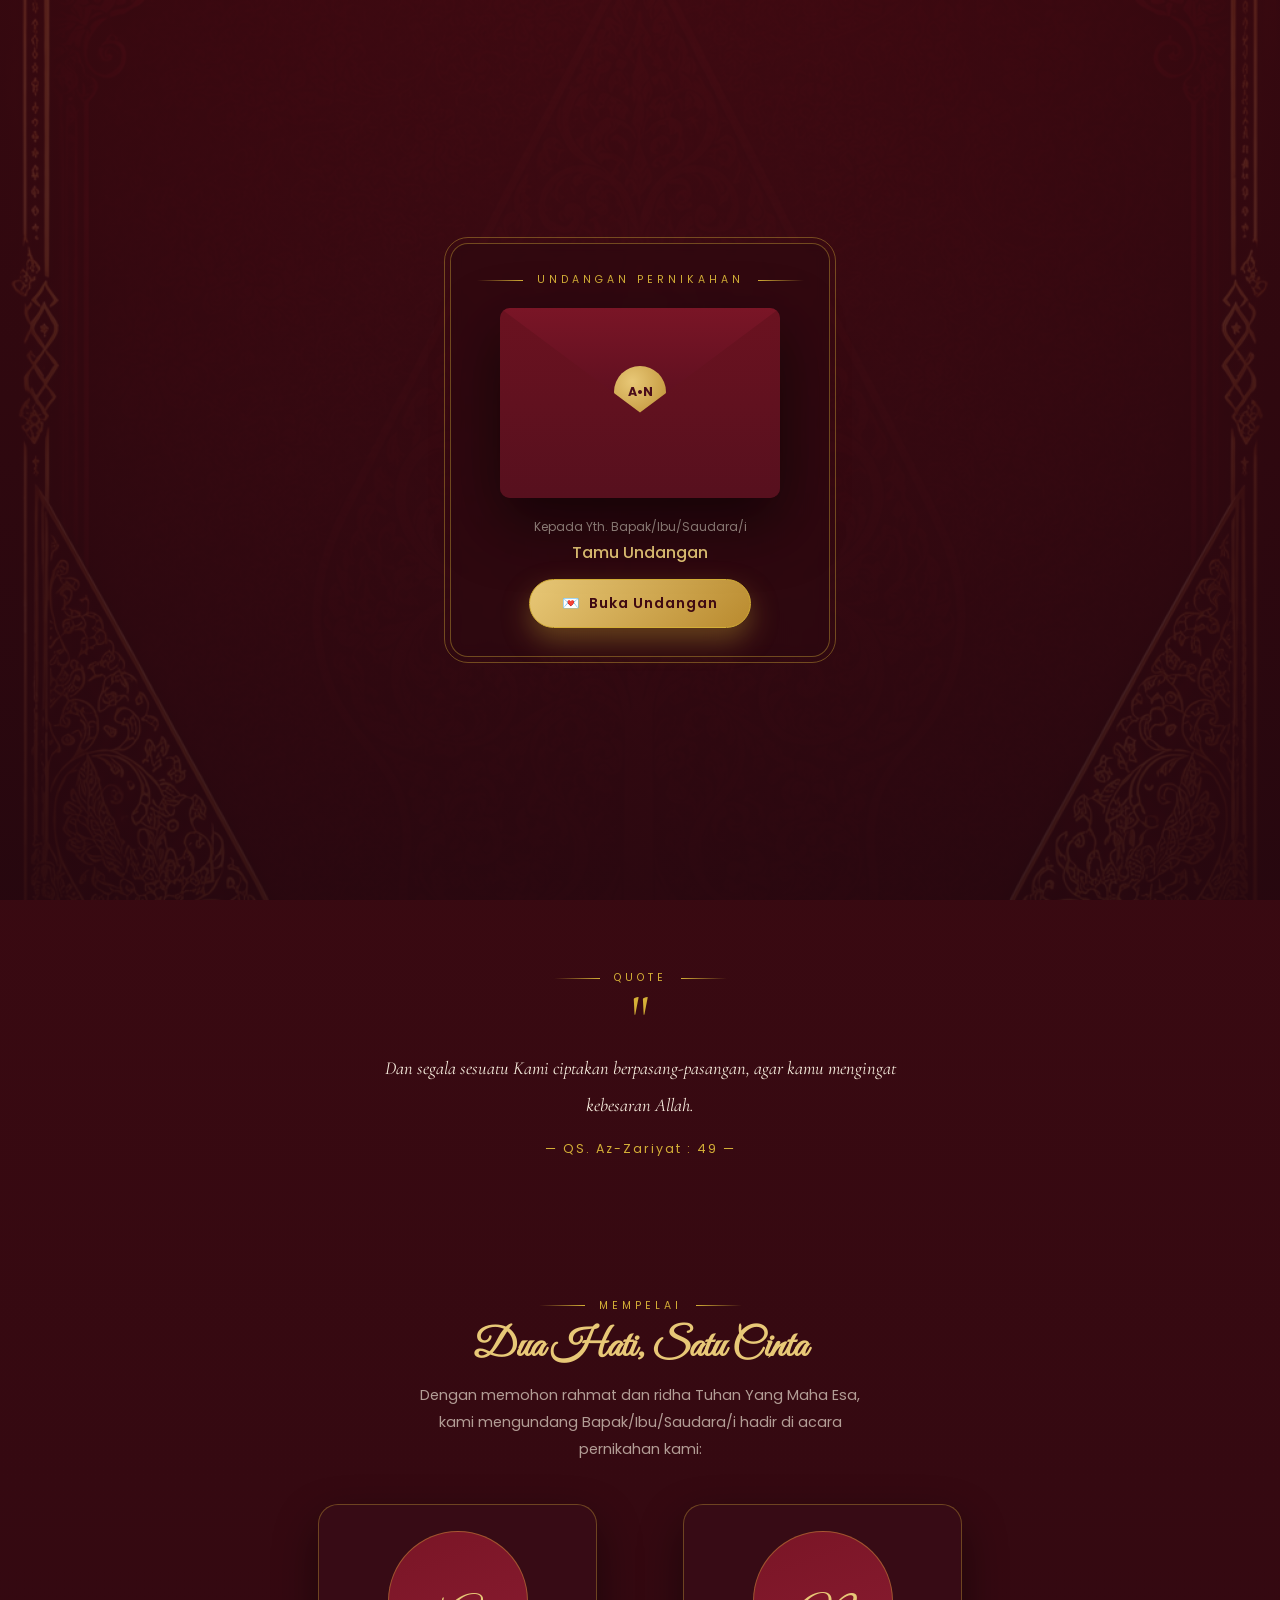
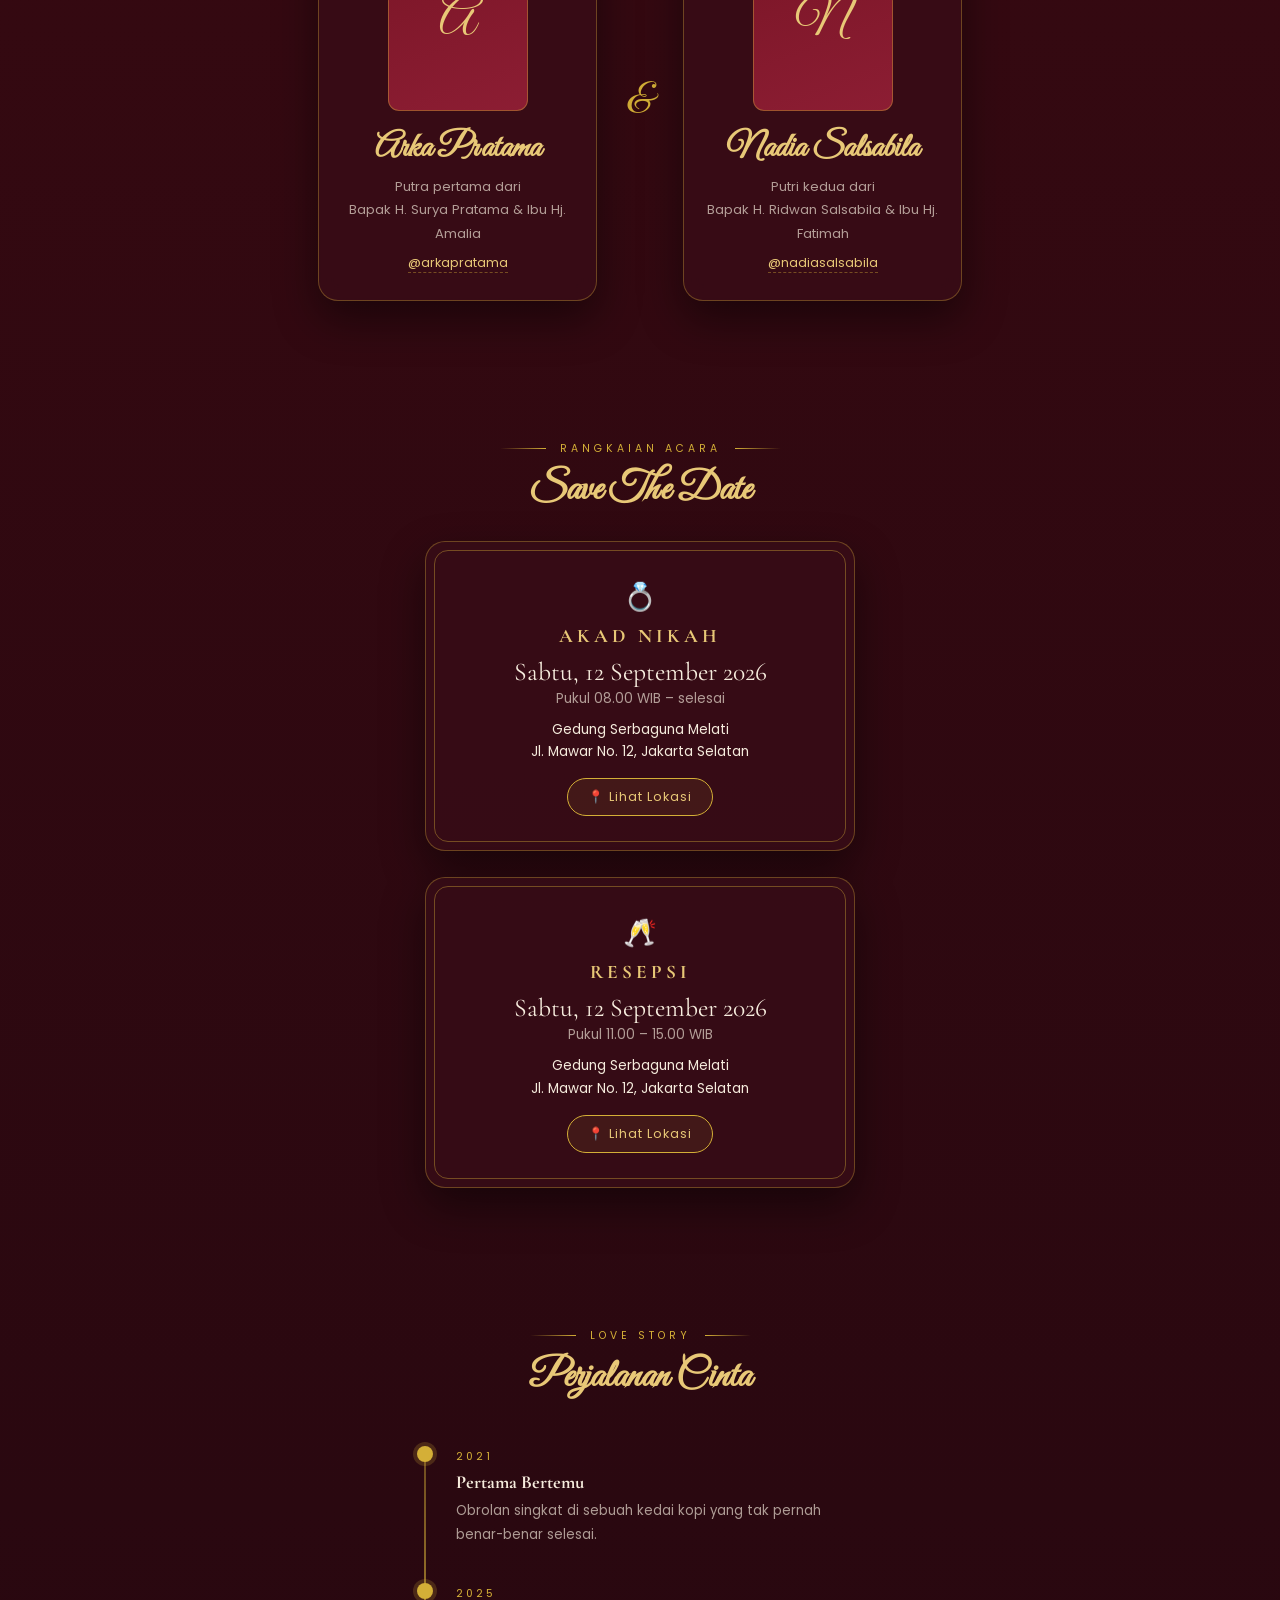
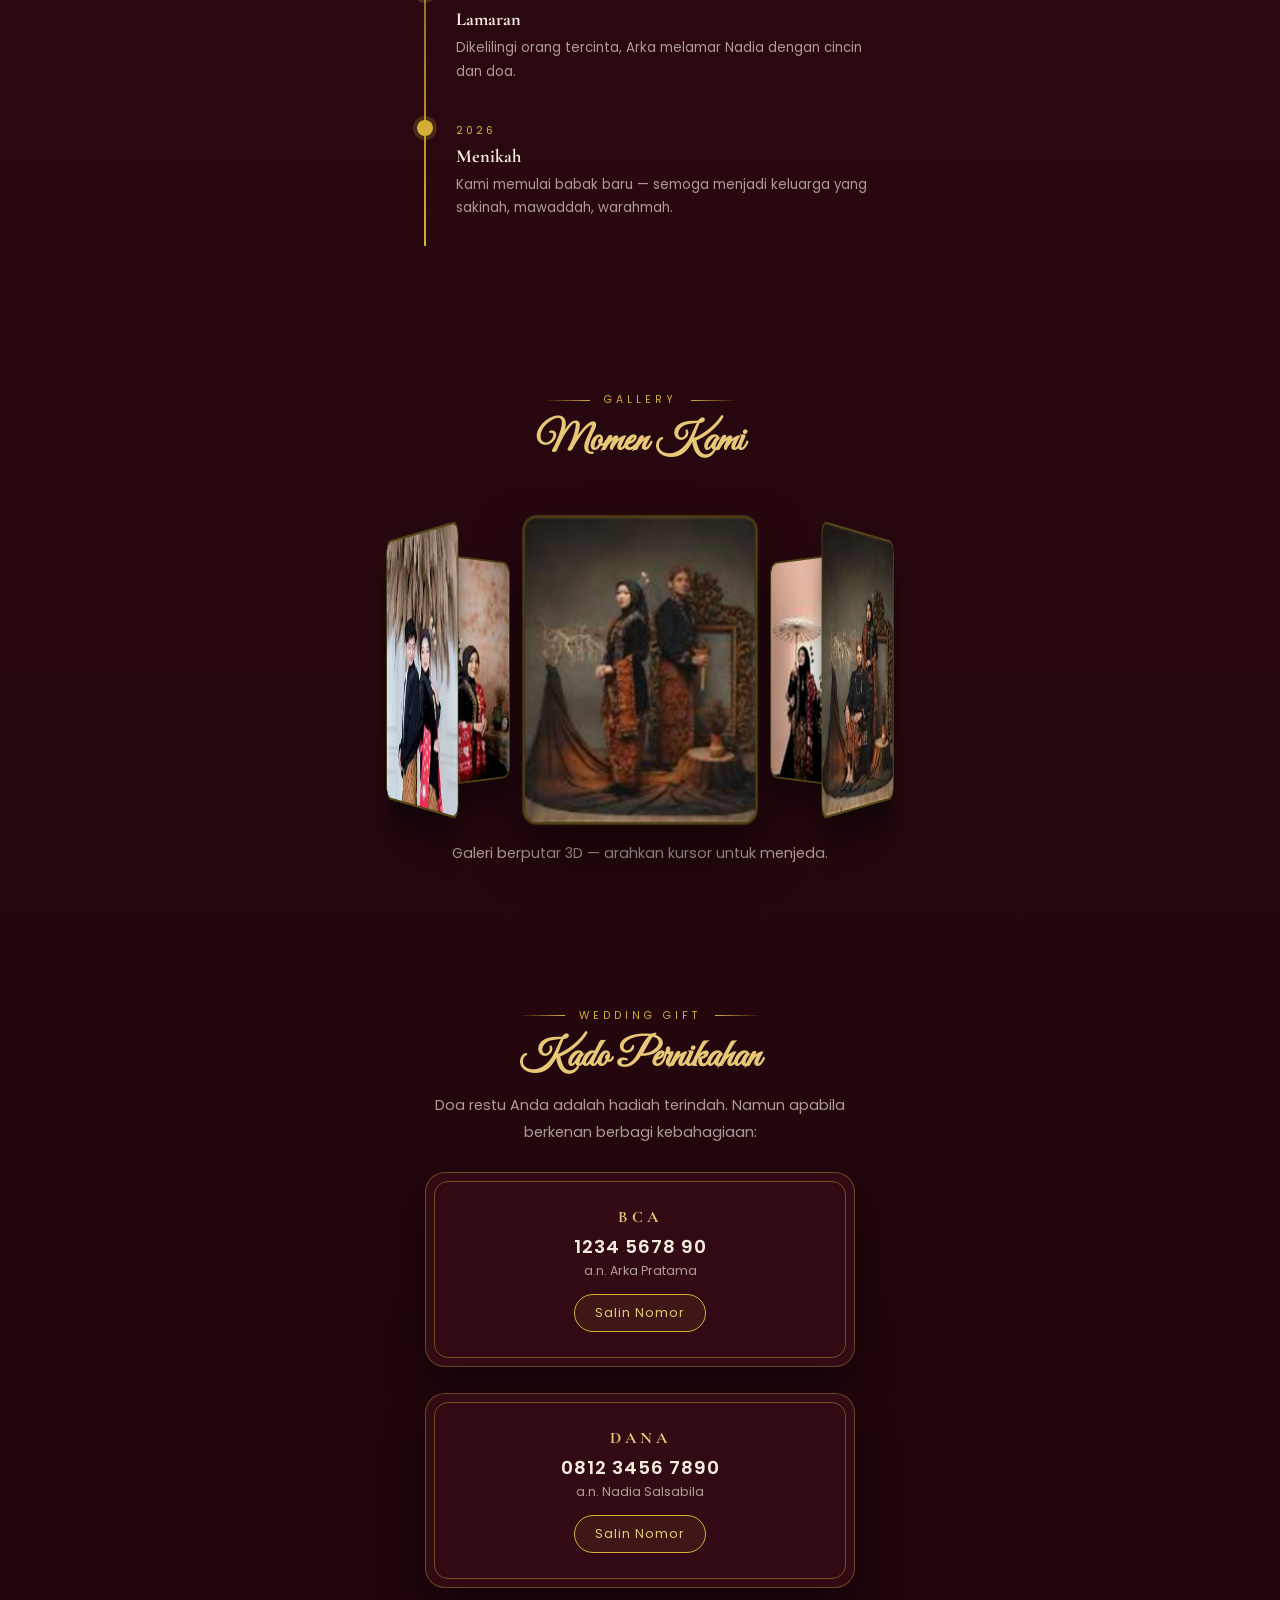
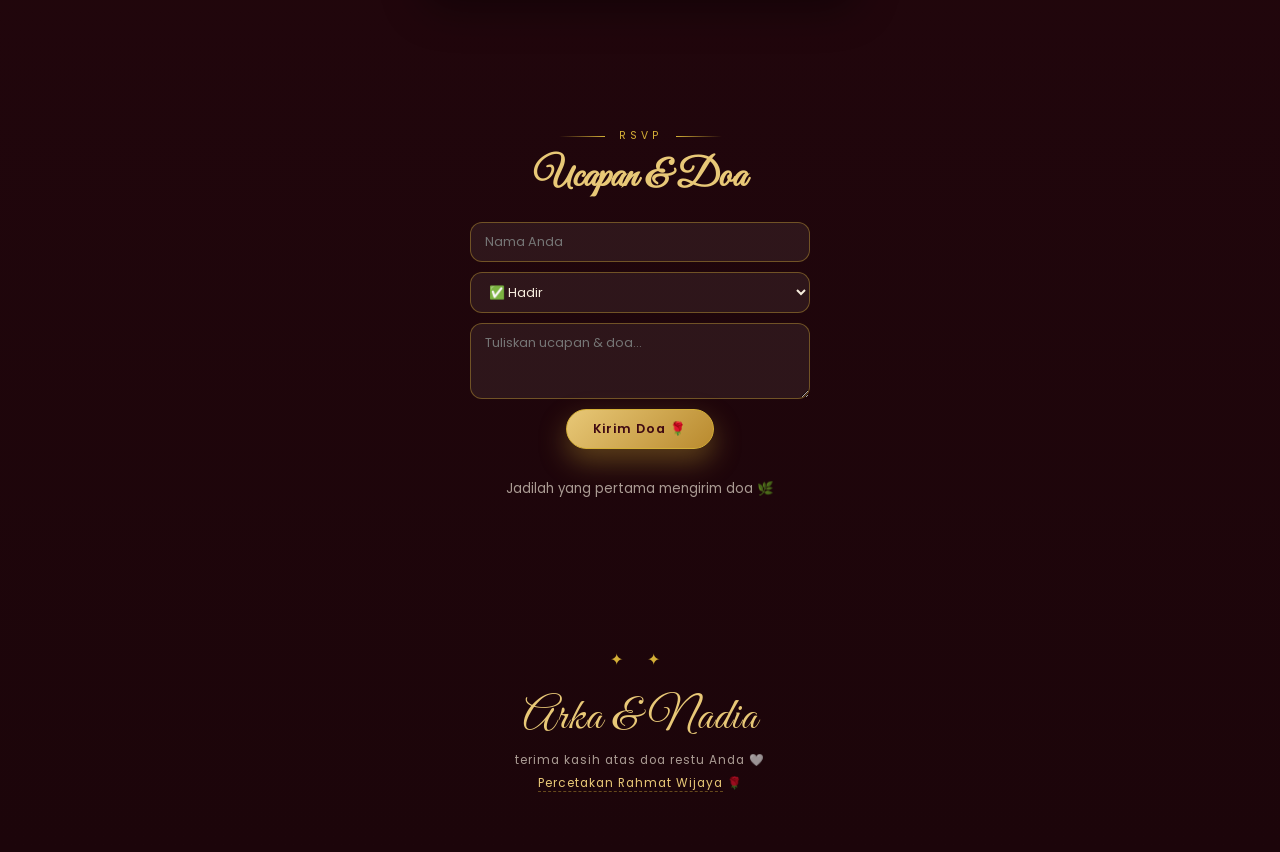
==== commit 630d5987: "weeding-arkanadia" ====
--- a/index.html
+++ b/index.html
@@ -13,7 +13,6 @@
 <div class="petals" id="petals"></div>
 <button class="music-btn" id="musicBtn" title="Musik">🎵</button>
 
-<!-- ===== COVER AMPLOP 3D ===== -->
 <div class="cover" id="cover">
   <div class="cover-frame">
     <p class="label">Undangan Pernikahan</p>
@@ -35,10 +34,9 @@
   </div>
 </div>
 
-<!-- ===== HERO ===== -->
 <header class="hero" id="home">
   <p class="label reveal">The Wedding Of</p>
-  <div class="photo3d reveal"><img src="assets/fto1.png" alt="Arka & Nadia"></div>
+  <div class="photo3d reveal"><img src="fto1.png" onerror="this.onerror=null;this.src='assets/fto1.png'" alt="Arka & Nadia"></div>
   <h1 class="script hero-names reveal">Arka &amp; Nadia</h1>
   <p class="hero-date reveal">Sabtu, 12 September 2026</p>
   <div class="ornament reveal">✦  ✦</div>
@@ -51,7 +49,6 @@
   <a href="#quote" class="scroll-hint">⌄</a>
 </header>
 
-<!-- ===== QUOTE ===== -->
 <section class="section" id="quote">
   <p class="label reveal">Quote</p>
   <div class="quote-mark reveal">"</div>
@@ -59,7 +56,6 @@
   <p class="quote-sign reveal">— QS. Az-Zariyat : 49 —</p>
 </section>
 
-<!-- ===== MEMPELAI ===== -->
 <section class="section" id="mempelai">
   <p class="label reveal">Mempelai</p>
   <h2 class="script title reveal">Dua Hati, Satu Cinta</h2>
@@ -81,7 +77,6 @@
   </div>
 </section>
 
-<!-- ===== ACARA ===== -->
 <section class="section" id="acara">
   <p class="label reveal">Rangkaian Acara</p>
   <h2 class="script title reveal">Save The Date</h2>
@@ -101,7 +96,6 @@
   </div>
 </section>
 
-<!-- ===== CERITA ===== -->
 <section class="section" id="cerita">
   <p class="label reveal">Love Story</p>
   <h2 class="script title reveal">Perjalanan Cinta</h2>
@@ -112,24 +106,22 @@
   </div>
 </section>
 
-<!-- ===== GALERI 3D MUTER ===== -->
 <section class="section" id="galeri">
   <p class="label reveal">Gallery</p>
   <h2 class="script title reveal">Momen Kami</h2>
   <div class="ring-wrap reveal">
     <div class="ring">
-      <figure style="--i:0"><img src="assets/fto2.jpg" alt=""></figure>
-      <figure style="--i:1"><img src="assets/fto3.jpg" alt=""></figure>
-      <figure style="--i:2"><img src="assets/fto4.jpg" alt=""></figure>
-      <figure style="--i:3"><img src="assets/fto5.jpg" alt=""></figure>
-      <figure style="--i:4"><img src="assets/fto6.jpg" alt=""></figure>
-      <figure style="--i:5"><img src="assets/fto7.jpg" alt=""></figure>
+      <figure style="--i:0"><img src="fto2.jpg" onerror="this.onerror=null;this.src='assets/fto2.jpg'" alt=""></figure>
+      <figure style="--i:1"><img src="fto3.jpg" onerror="this.onerror=null;this.src='assets/fto3.jpg'" alt=""></figure>
+      <figure style="--i:2"><img src="fto4.jpg" onerror="this.onerror=null;this.src='assets/fto4.jpg'" alt=""></figure>
+      <figure style="--i:3"><img src="fto5.jpg" onerror="this.onerror=null;this.src='assets/fto5.jpg'" alt=""></figure>
+      <figure style="--i:4"><img src="fto6.jpg" onerror="this.onerror=null;this.src='assets/fto6.jpg'" alt=""></figure>
+      <figure style="--i:5"><img src="fto7.jpg" onerror="this.onerror=null;this.src='assets/fto7.jpg'" alt=""></figure>
     </div>
   </div>
   <p class="sub reveal">Galeri berputar 3D — arahkan kursor untuk menjeda.</p>
 </section>
 
-<!-- ===== KADO ===== -->
 <section class="section" id="kado">
   <p class="label reveal">Wedding Gift</p>
   <h2 class="script title reveal">Kado Pernikahan</h2>
@@ -146,7 +138,6 @@
   </div>
 </section>
 
-<!-- ===== UCAPAN ===== -->
 <section class="section" id="ucapan">
   <p class="label reveal">RSVP</p>
   <h2 class="script title reveal">Ucapan &amp; Doa</h2>
@@ -163,14 +154,17 @@
 </section>
 
 <footer>
-  <div class="ornament">✦ ❦ ✦</div>
+  <div class="ornament">✦  ✦</div>
   <p class="script foot-names">Arka &amp; Nadia</p>
   <p>terima kasih atas doa restu Anda 🤍</p>
   <p class="credit"><a href="https://percetakanrahmatwijaya.com" target="_blank">Percetakan Rahmat Wijaya</a> 🌹</p>
 </footer>
 
 <div class="toast" id="toast"></div>
-<audio id="bgm" loop preload="auto" src="assets/audio1.mp3"></audio>
+<audio id="bgm" loop preload="auto">
+  <source src="audio1.mp3" type="audio/mpeg">
+  <source src="assets/audio1.mp3" type="audio/mpeg">
+</audio>
 <script src="script.js"></script>
 </body>
 </html>
--- a/style.css
+++ b/style.css
@@ -2,7 +2,7 @@
 *{margin:0;padding:0;box-sizing:border-box}
 html{scroll-behavior:smooth;overflow-x:hidden}
 body{font-family:'Poppins',sans-serif;color:var(--ivory);background:linear-gradient(180deg,#3f0a12,var(--dark) 55%,#1c050a);overflow-x:hidden}
-body::before{content:'';position:fixed;inset:0;background:url('assets/b4.png') center/cover no-repeat;opacity:.18;pointer-events:none;z-index:-1}
+body::before{content:'';position:fixed;inset:0;background:url('b4.png') center/cover no-repeat,url('assets/b4.png') center/cover no-repeat;opacity:.18;pointer-events:none;z-index:-1}
 body.locked{overflow:hidden}
 img{max-width:100%;display:block}
 a{color:inherit;text-decoration:none}
@@ -23,7 +23,7 @@
 .card{background:var(--card);backdrop-filter:blur(8px);border:1px solid var(--line);border-radius:20px;box-shadow:var(--shadow);padding:26px 20px}
 .reveal{opacity:0;transform:perspective(900px) rotateX(14deg) translateY(36px);transition:opacity .9s ease,transform .9s ease}
 .reveal.visible{opacity:1;transform:none}
-.cover{position:fixed;inset:0;z-index:100;display:flex;align-items:center;justify-content:center;background:linear-gradient(180deg,rgba(63,10,18,.85),rgba(42,8,16,.92)),url('assets/b4.png') center/cover no-repeat;transition:opacity .9s,visibility .9s;overflow:auto;padding:24px 16px}
+.cover{position:fixed;inset:0;z-index:100;display:flex;align-items:center;justify-content:center;background:linear-gradient(180deg,rgba(63,10,18,.85),rgba(42,8,16,.92)),url('b4.png') center/cover no-repeat,url('assets/b4.png') center/cover no-repeat;transition:opacity .9s,visibility .9s;overflow:auto;padding:24px 16px}
 .cover-frame{position:relative;padding:28px 18px;width:100%;max-width:380px;margin:auto;text-align:center;border:1px solid var(--gold-dim);outline:1px solid var(--gold-dim);outline-offset:5px;border-radius:18px;background:rgba(42,8,16,.55);backdrop-filter:blur(6px)}
 .cover-to{margin:18px 0 14px;font-size:.75rem;color:var(--muted)}
 .guest-name{font-size:1rem;font-weight:500;color:var(--gold-2);margin-top:4px}
@@ -40,7 +40,7 @@
 .cover.opening .env-card{transform:translateY(-112%)}
 .cover.opened{opacity:0;visibility:hidden;pointer-events:none}
 body.locked .petals{display:none}
-.hero{min-height:100vh;display:flex;flex-direction:column;align-items:center;justify-content:center;text-align:center;padding:70px 20px 60px;position:relative;background:linear-gradient(180deg,rgba(63,10,18,.7),rgba(28,5,10,.85)),url('assets/b4.png') center/cover no-repeat}
+.hero{min-height:100vh;display:flex;flex-direction:column;align-items:center;justify-content:center;text-align:center;padding:70px 20px 60px;position:relative;background:linear-gradient(180deg,rgba(63,10,18,.7),rgba(28,5,10,.85)),url('b4.png') center/cover no-repeat,url('assets/b4.png') center/cover no-repeat}
 .photo3d{width:min(300px,80vw);margin:24px auto 12px;padding:10px;border-radius:14px;background:rgba(246,236,221,.05);border:1px solid var(--gold-dim);outline:1px solid var(--gold-dim);outline-offset:5px;box-shadow:0 24px 60px rgba(0,0,0,.55);transform-style:preserve-3d}
 .photo3d img{border-radius:8px;width:100%;aspect-ratio:3/4;object-fit:cover}
 .hero-names{font-size:clamp(3rem,10vw,4.6rem);margin-top:10px}
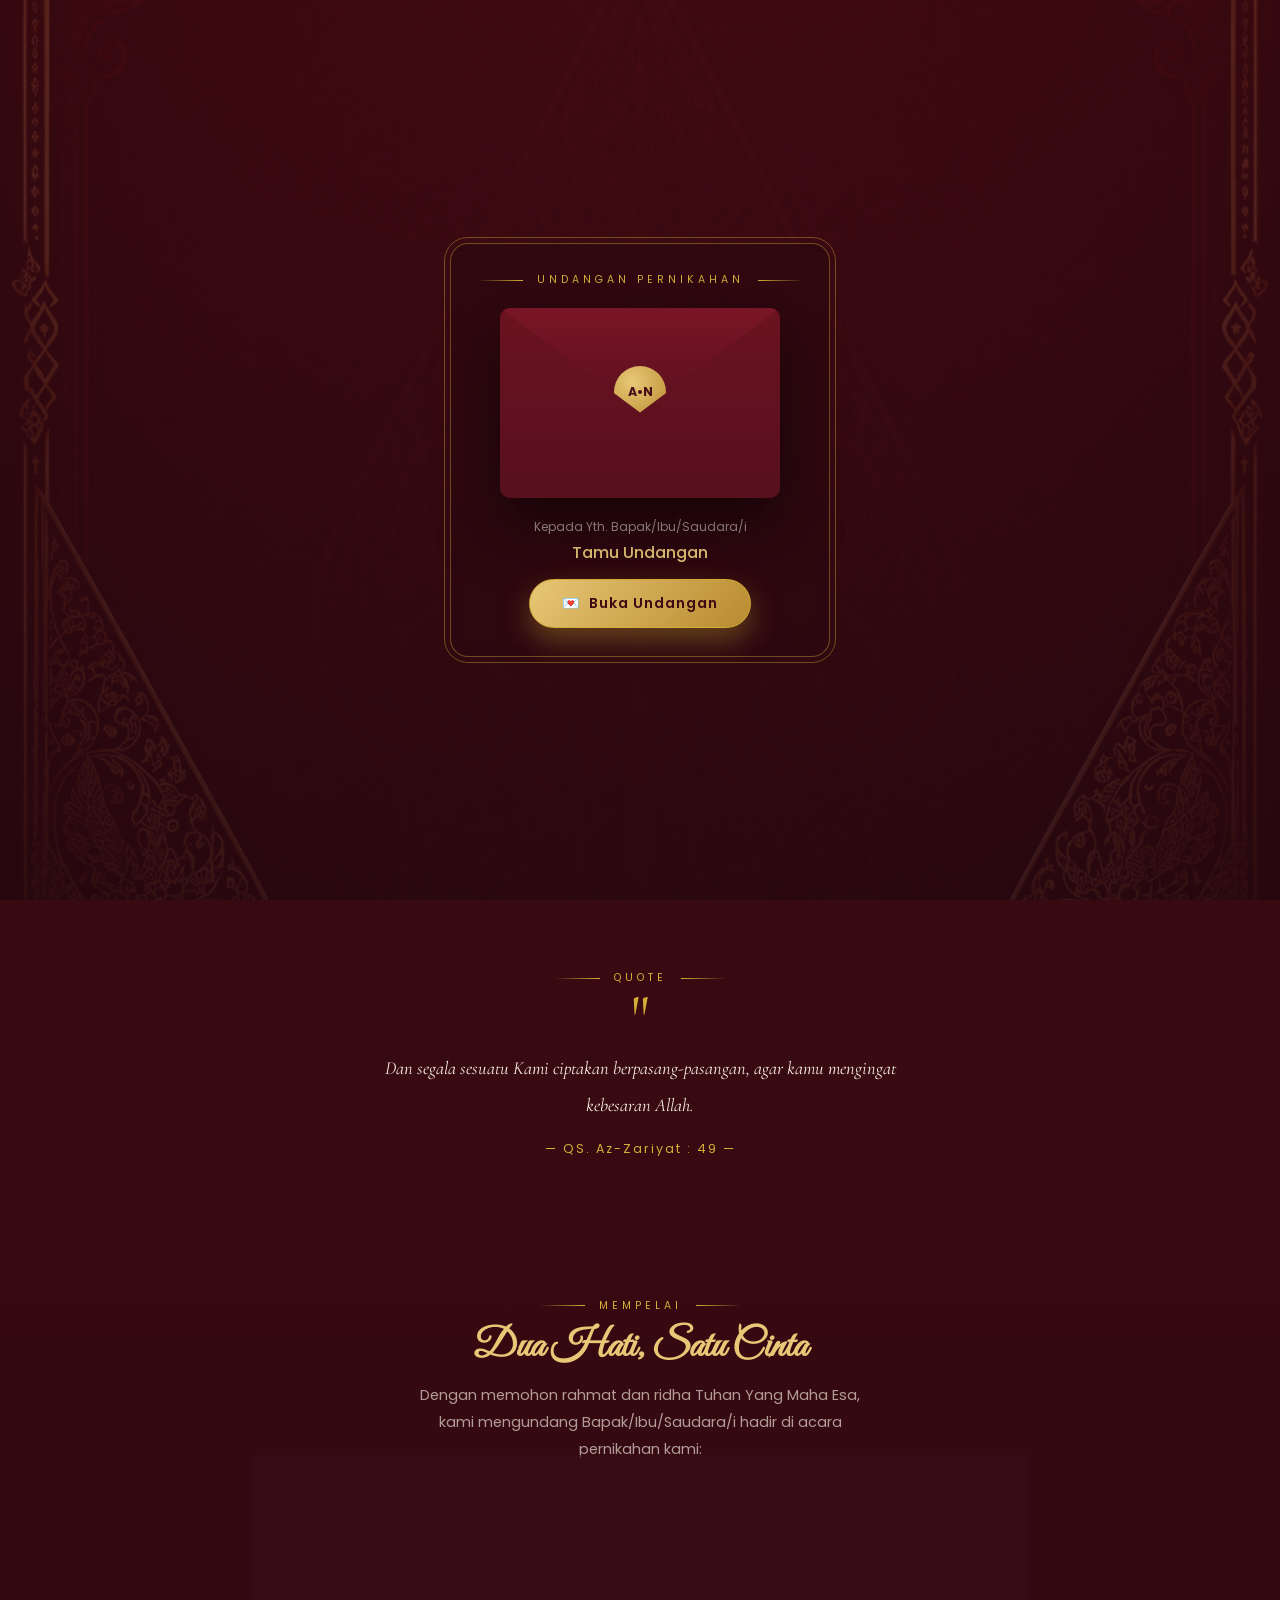
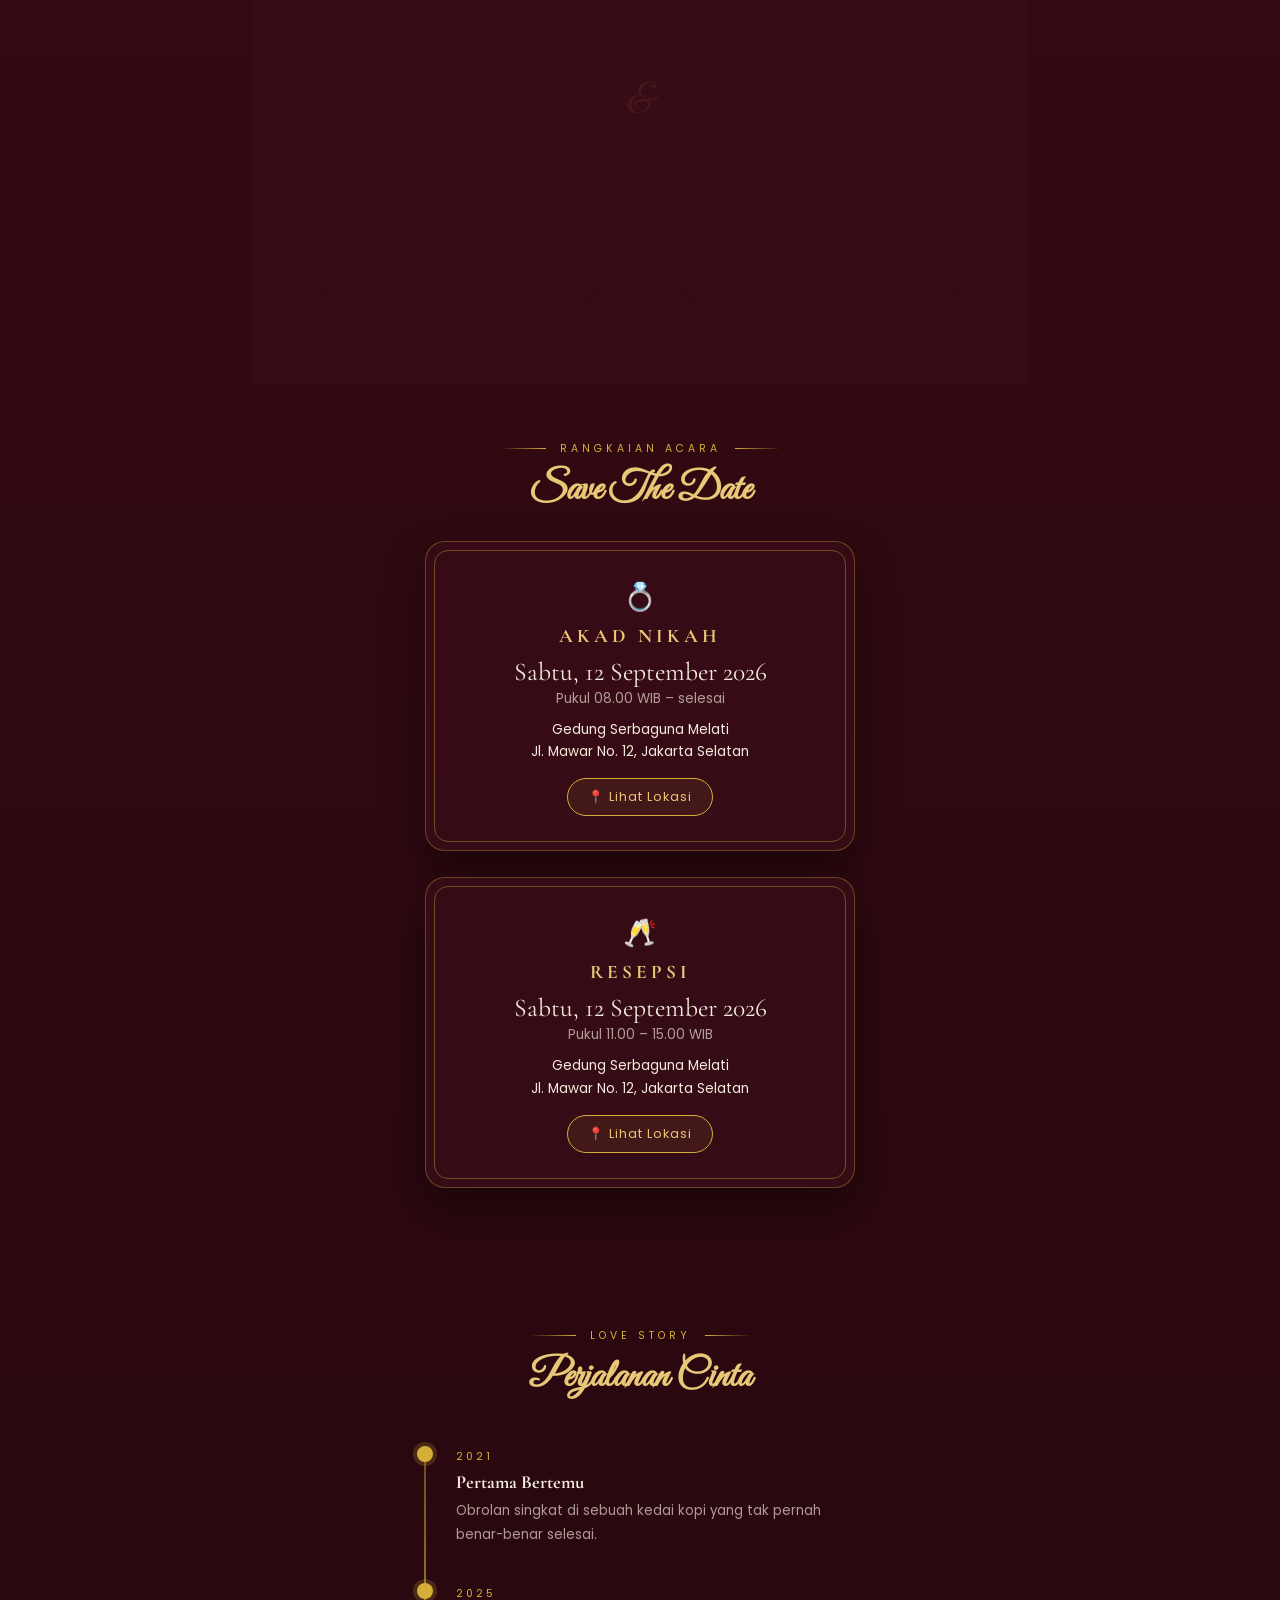
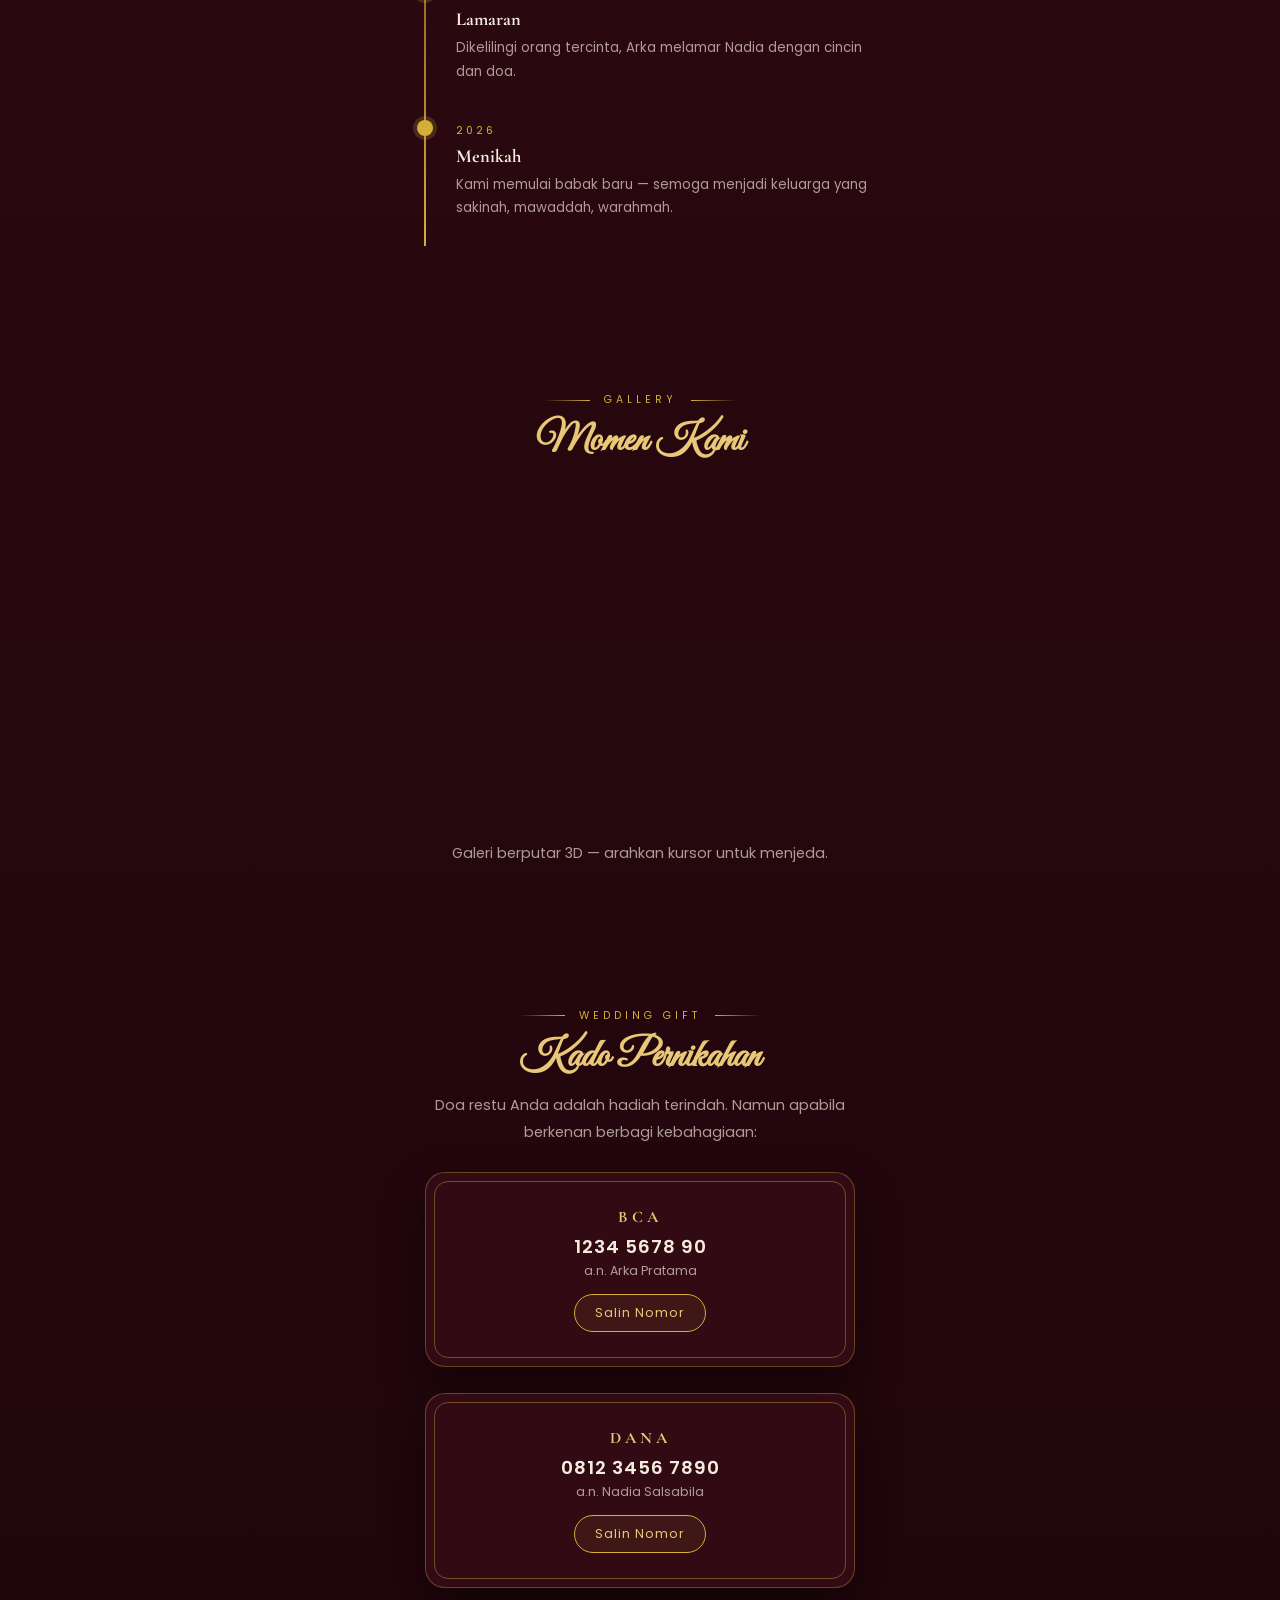
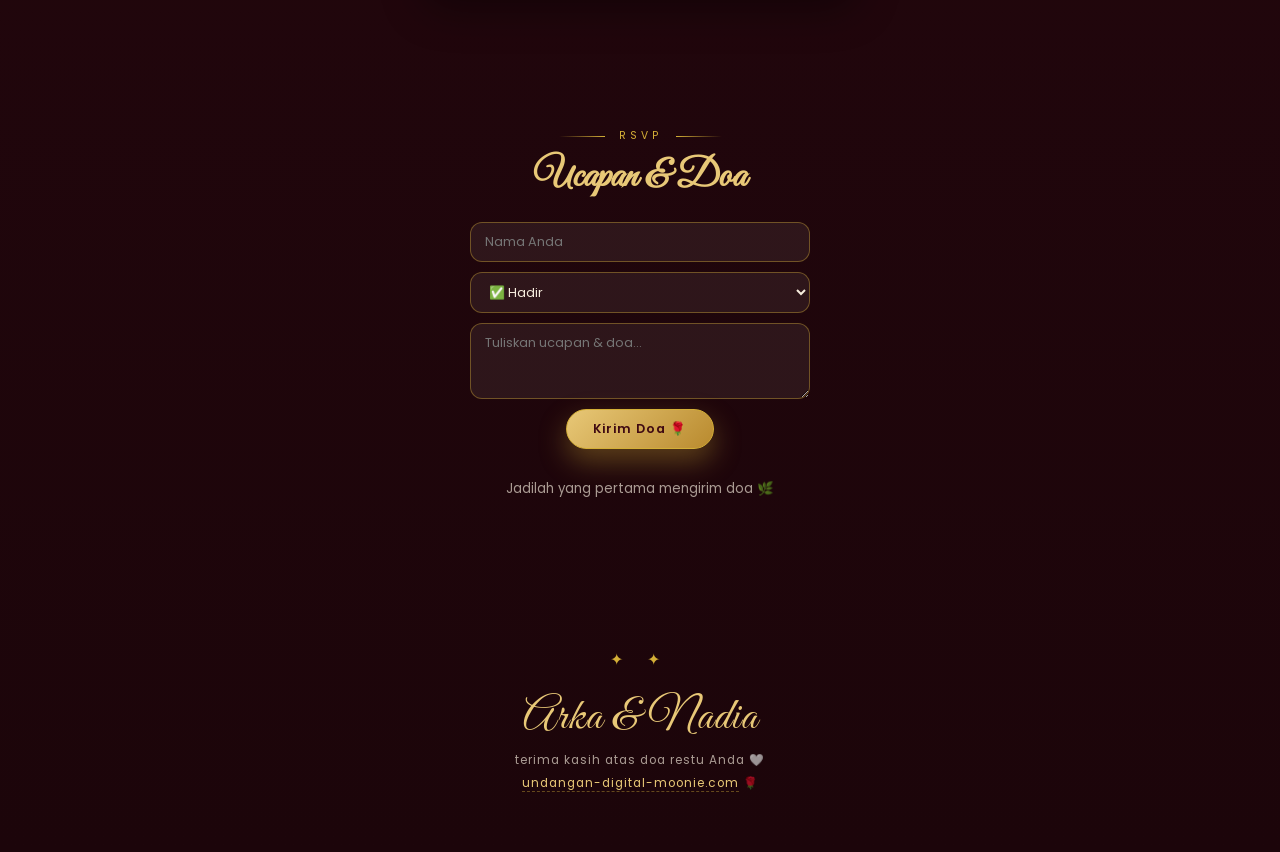
==== commit 9f1d654d: "weeding-arkanadia" ====
--- a/index.html
+++ b/index.html
@@ -4,7 +4,7 @@
 <meta charset="UTF-8">
 <meta name="viewport" content="width=device-width, initial-scale=1.0">
 <title>The Wedding of Arka & Nadia</title>
-<link rel="icon" type="image/jpeg" href="assets/logo1.jpeg">
+<link rel="icon" type="image/jpeg" href="assets/logo1.jpeg?v=2">
 <link href="https://fonts.googleapis.com/css2?family=Great+Vibes&family=Cormorant+Garamond:ital,wght@0,400;0,500;0,600;1,400&family=Poppins:wght@300;400;500&display=swap" rel="stylesheet">
 <link rel="stylesheet" href="style.css">
 </head>
@@ -157,7 +157,7 @@
   <div class="ornament">✦  ✦</div>
   <p class="script foot-names">Arka &amp; Nadia</p>
   <p>terima kasih atas doa restu Anda 🤍</p>
-  <p class="credit"><a href="https://percetakanrahmatwijaya.com" target="_blank">Percetakan Rahmat Wijaya</a> 🌹</p>
+  <p class="credit"><a href="https://undangan-digital-moonie.com" target="_blank">undangan-digital-moonie.com</a> 🌹</p>
 </footer>
 
 <div class="toast" id="toast"></div>
